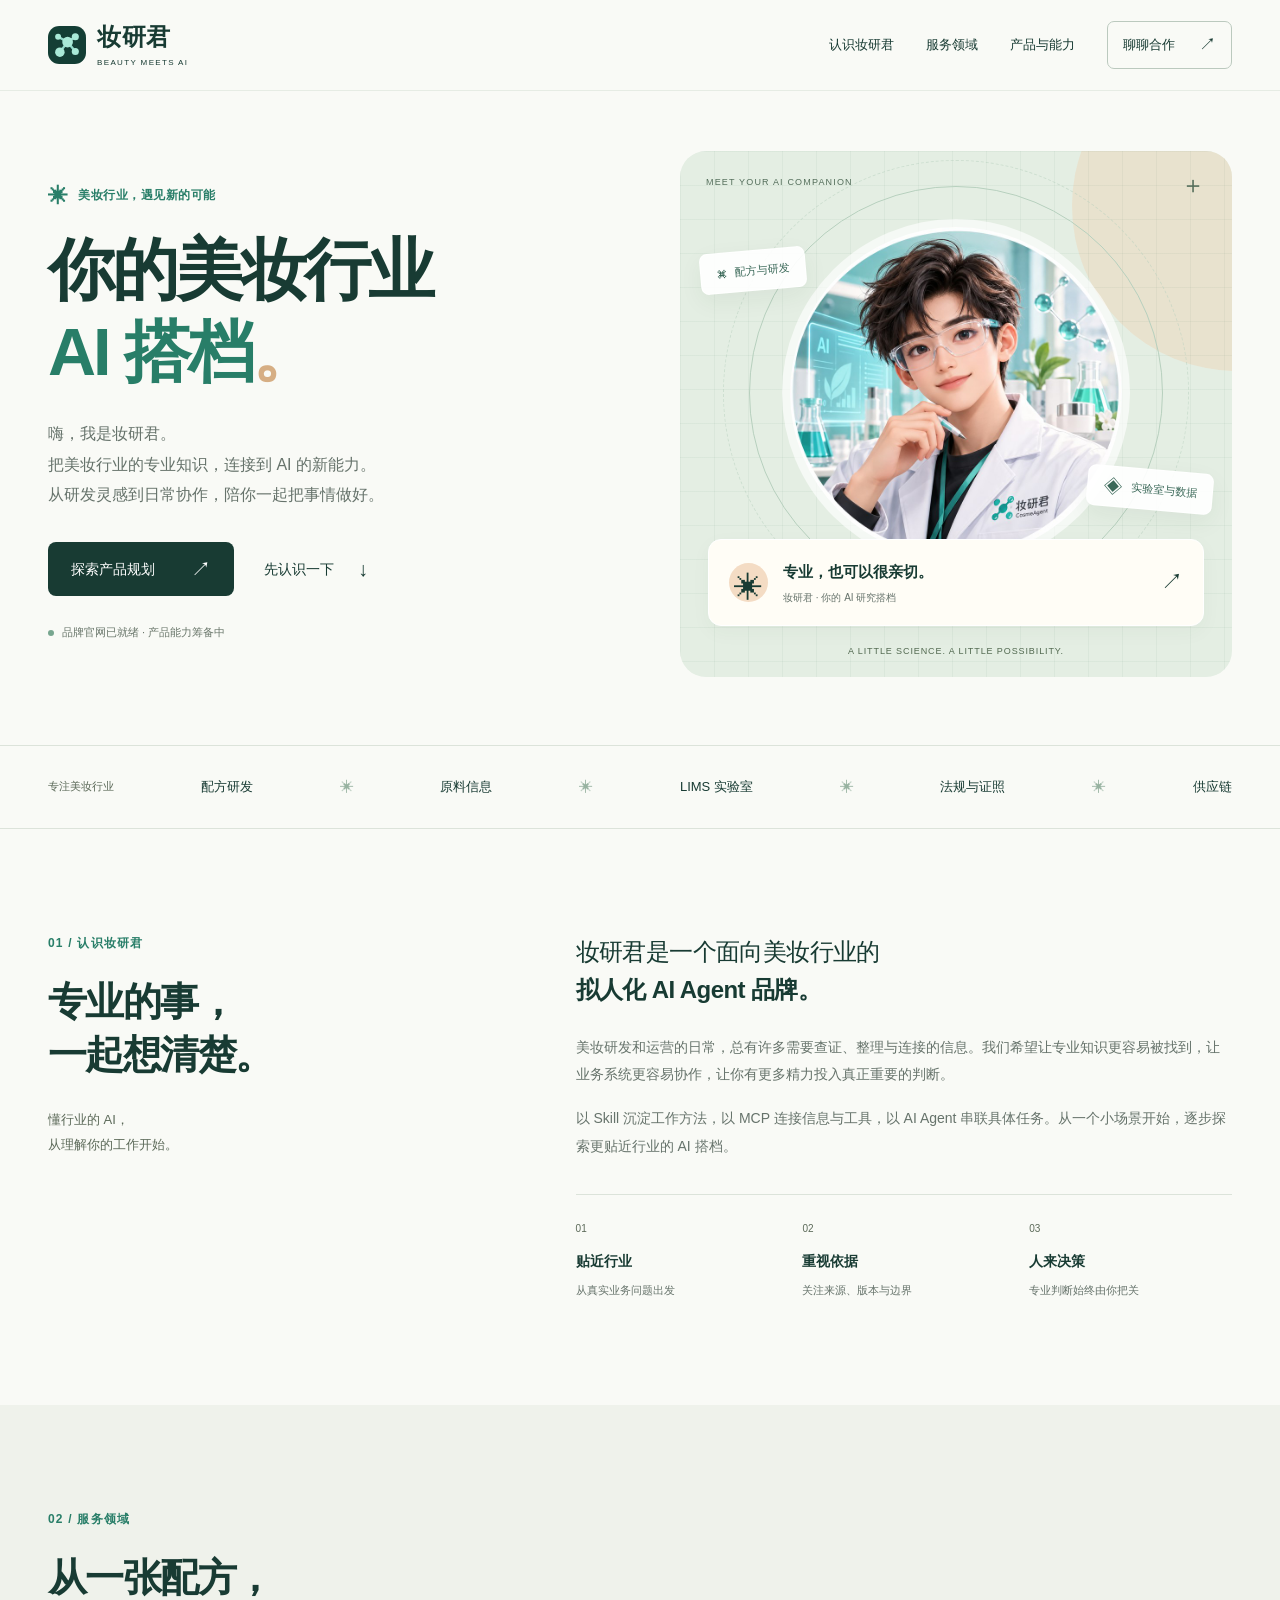
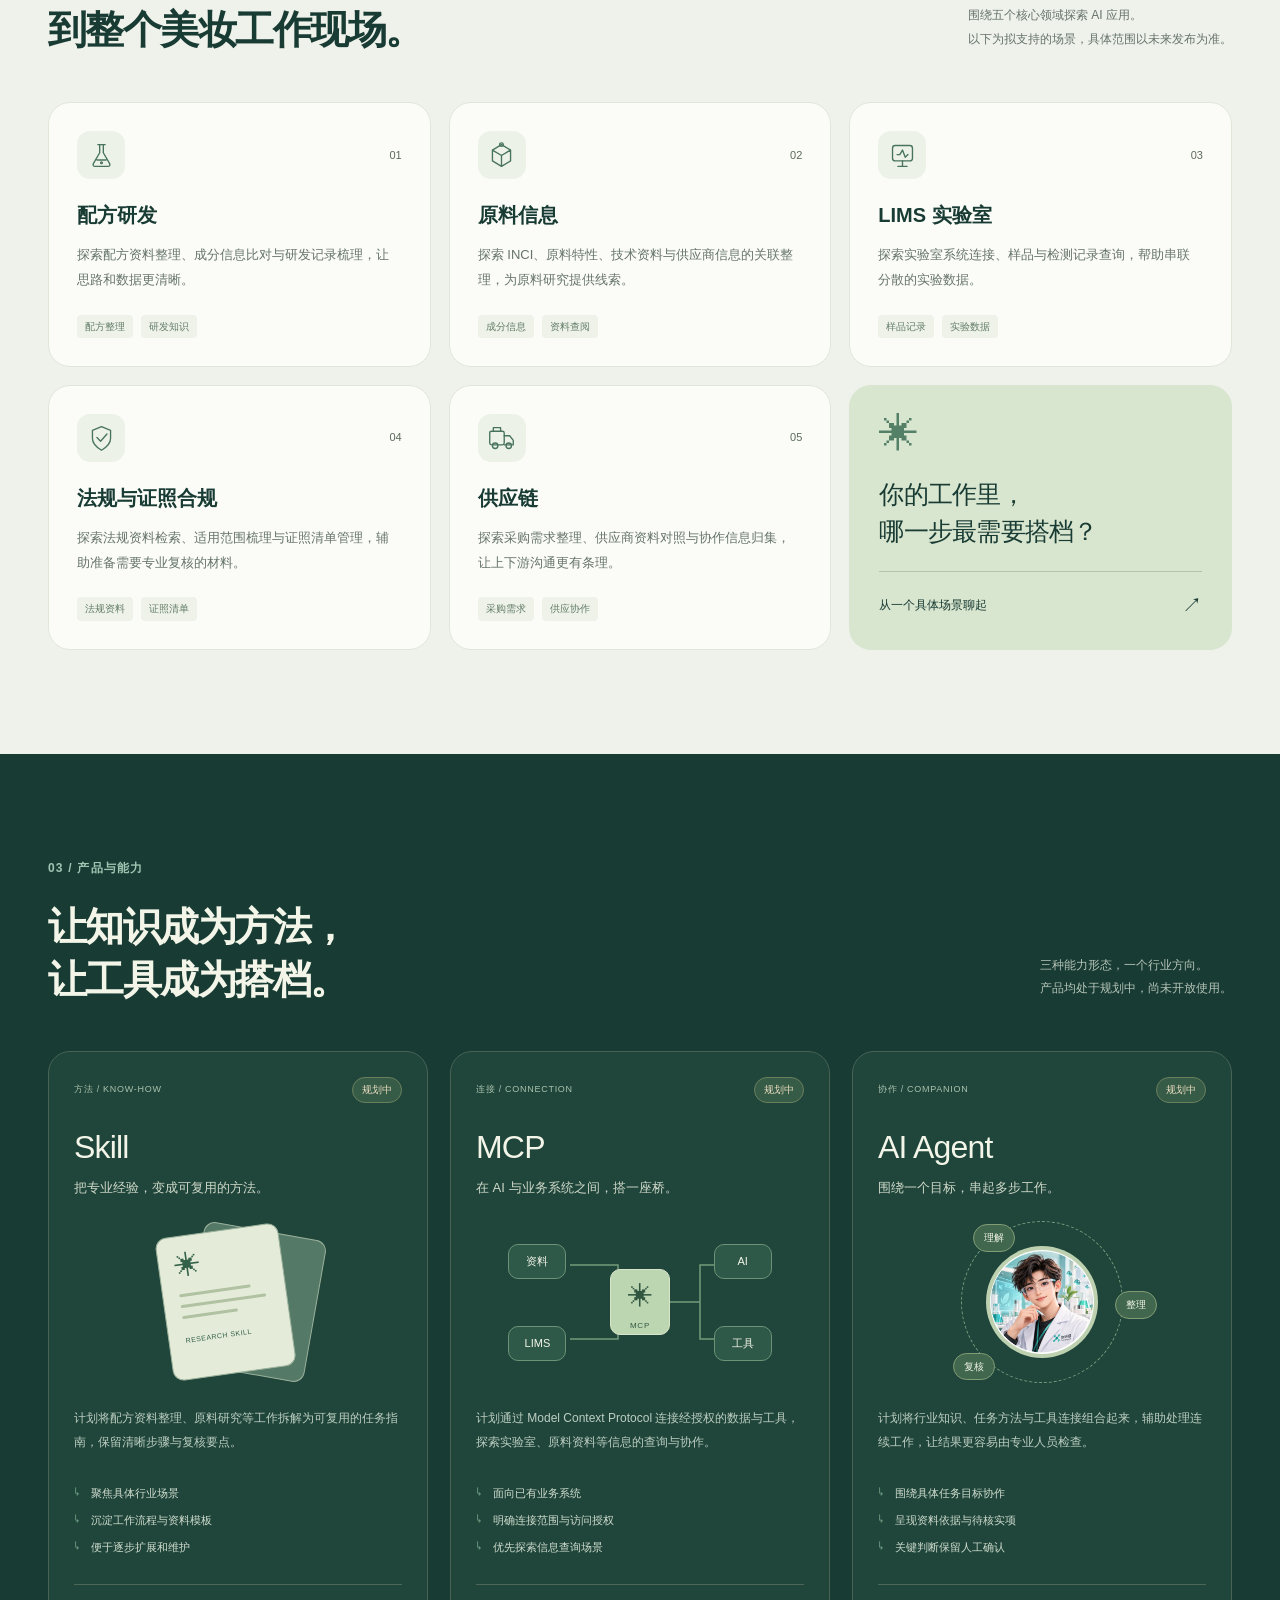
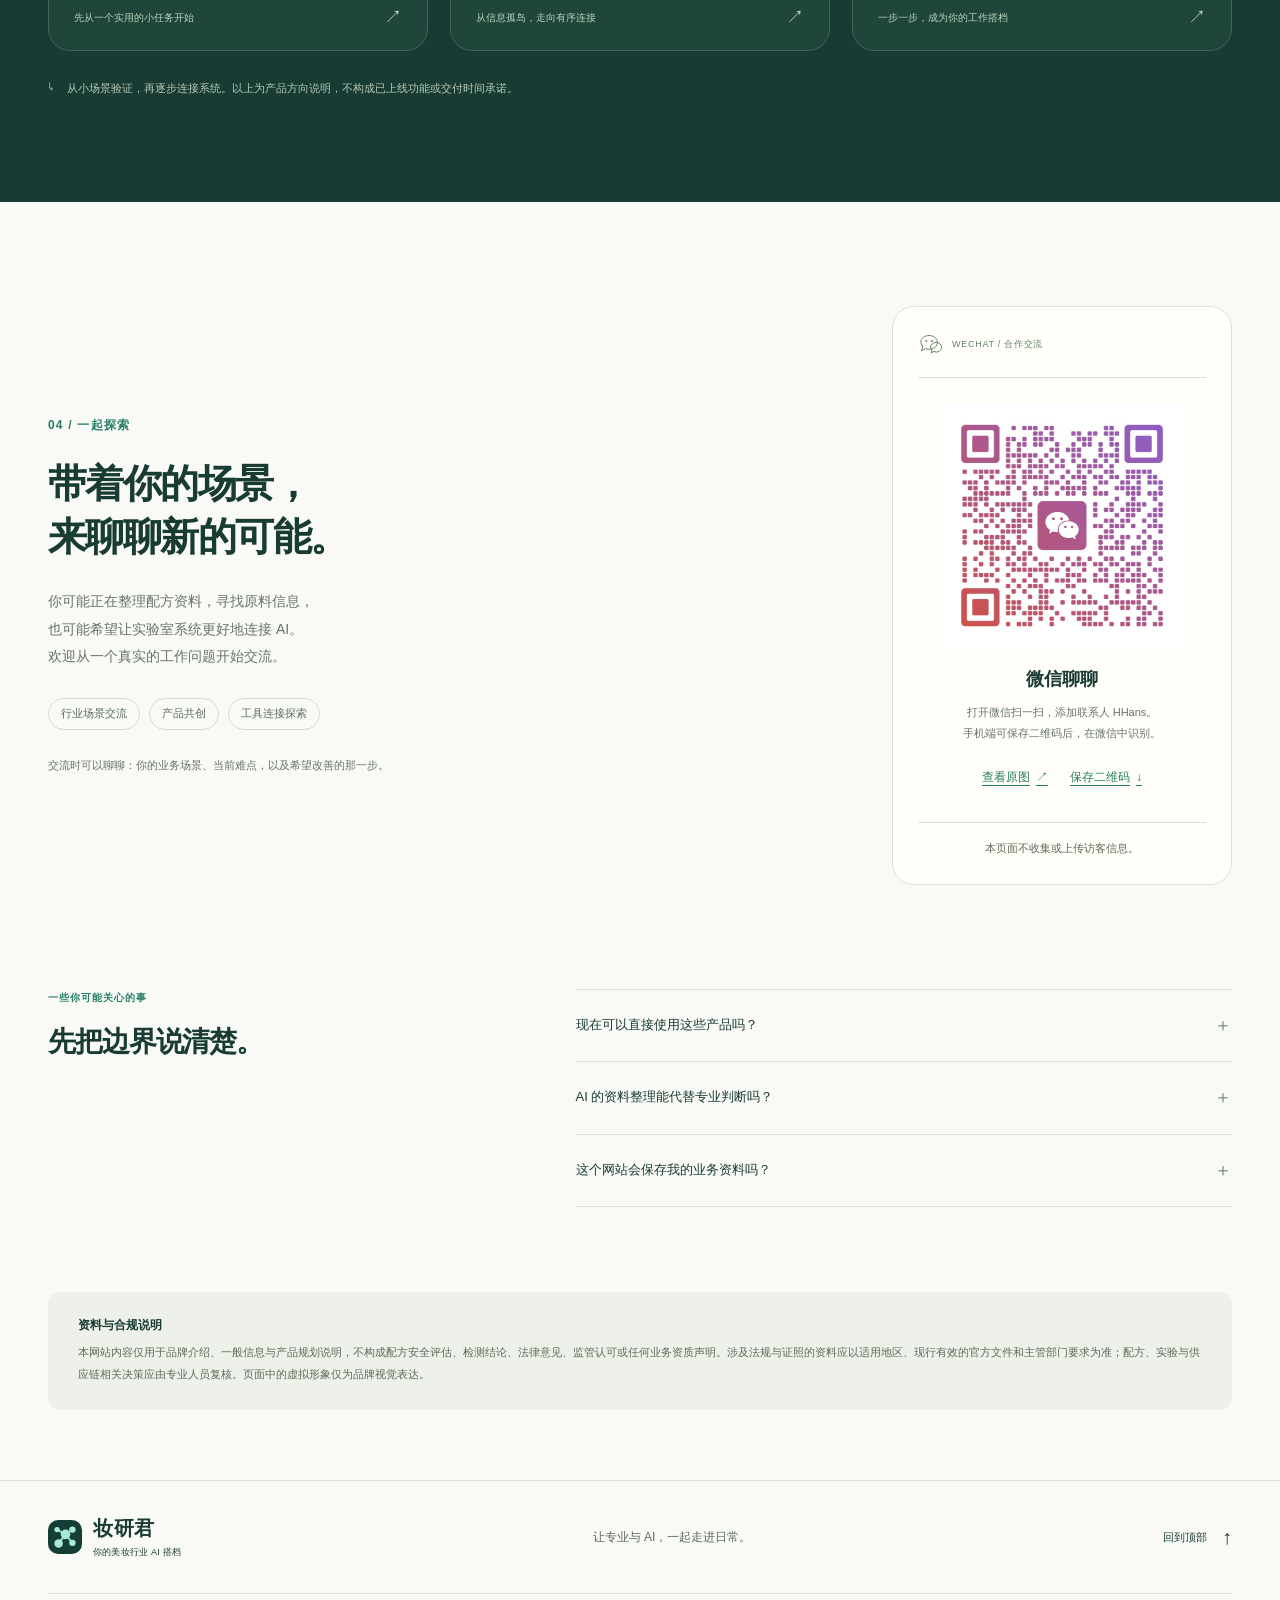
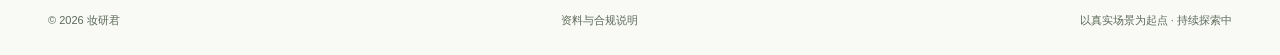
==== index.html @ aecad12a "feat: add WeChat cooperation QR contact" ====
<!doctype html>
<html lang="zh-CN">
<head>
  <meta charset="utf-8">
  <meta name="viewport" content="width=device-width, initial-scale=1">
  <title>妆研君｜你的美妆行业 AI 搭档</title>
  <meta name="description" content="认识妆研君：面向美妆行业的拟人化 AI Agent 品牌，围绕配方研发、原料信息、LIMS 实验室、法规与证照合规、供应链，规划 Skill、MCP 和 AI Agent 能力。">
  <meta name="theme-color" content="#143e35">
  <meta name="color-scheme" content="light">
  <meta name="robots" content="index,follow">
  <meta property="og:type" content="website">
  <meta property="og:locale" content="zh_CN">
  <meta property="og:site_name" content="妆研君">
  <meta property="og:title" content="妆研君｜你的美妆行业 AI 搭档">
  <meta property="og:description" content="懂配方、懂原料、懂实验室。一起探索美妆行业与 AI 的更多可能。产品能力规划中。">
  <meta name="twitter:card" content="summary">
  <!-- 确认实际公开网址后，补充 canonical、og:url 与绝对地址的 og:image。 -->
  <link rel="icon" type="image/svg+xml" href="./assets/icons/favicon.svg">
  <link rel="stylesheet" href="./css/style.css">
  <script src="./js/main.js" defer></script>
</head>
<body>
  <a class="skip-link" href="#main">跳到主要内容</a>
  <header class="site-header">
    <div class="container header-inner">
      <a class="brand" href="#top" aria-label="妆研君，返回首页">
        <img src="./assets/icons/favicon.svg" width="38" height="38" alt="">
        <span>妆研君<small>BEAUTY MEETS AI</small></span>
      </a>
      <button class="menu-toggle" type="button" aria-expanded="false" aria-controls="site-nav" aria-label="打开导航" hidden><span></span><span></span></button>
      <nav id="site-nav" class="site-nav" aria-label="主导航">
        <a href="#about">认识妆研君</a>
        <a href="#expertise">服务领域</a>
        <a href="#products">产品与能力</a>
        <a class="nav-contact" href="#contact">聊聊合作 <span aria-hidden="true">↗</span></a>
      </nav>
    </div>
  </header>

  <main id="main">
    <section class="hero container" id="top" aria-labelledby="hero-title">
      <div class="hero-copy">
        <p class="eyebrow"><span class="sparkle" aria-hidden="true">✳</span> 美妆行业，遇见新的可能</p>
        <h1 id="hero-title">你的美妆行业<br><span>AI 搭档<span class="title-dot">。</span></span></h1>
        <p class="hero-description">嗨，我是妆研君。<br>把美妆行业的专业知识，连接到 AI 的新能力。<br class="desktop-break">从研发灵感到日常协作，陪你一起把事情做好。</p>
        <div class="hero-actions">
          <a class="button button-primary" href="#products">探索产品规划 <span aria-hidden="true">↗</span></a>
          <a class="text-link" href="#about">先认识一下 <span aria-hidden="true">↓</span></a>
        </div>
        <p class="hero-note"><span class="status-dot" aria-hidden="true"></span> 品牌官网已就绪 · 产品能力筹备中</p>
      </div>
      <div class="hero-visual">
        <div class="visual-grid" aria-hidden="true"></div>
        <div class="visual-topline"><span>MEET YOUR AI COMPANION</span><span aria-hidden="true">＋</span></div>
        <div class="orbit orbit-one" aria-hidden="true"></div><div class="orbit orbit-two" aria-hidden="true"></div>
        <div class="avatar-frame"><img class="avatar" src="./assets/images/zhuangyanjun-avatar.jpg" alt="妆研君品牌虚拟研究员形象，佩戴眼镜、身穿白色实验服" width="768" height="768" fetchpriority="high"></div>
        <span class="floating-label label-formula"><span aria-hidden="true">⌘</span> 配方与研发</span>
        <span class="floating-label label-lab"><span aria-hidden="true">◈</span> 实验室与数据</span>
        <div class="companion-label"><span class="companion-symbol" aria-hidden="true">✳</span><div><strong>专业，也可以很亲切。</strong><span>妆研君 · 你的 AI 研究搭档</span></div><span class="companion-arrow" aria-hidden="true">↗</span></div>
        <p class="visual-footnote">A LITTLE SCIENCE. A LITTLE POSSIBILITY.</p>
      </div>
    </section>

    <div class="expertise-strip" aria-label="关注领域">
      <div class="container strip-inner"><span class="strip-label">专注美妆行业</span><span>配方研发</span><i aria-hidden="true">✳</i><span>原料信息</span><i aria-hidden="true">✳</i><span>LIMS 实验室</span><i aria-hidden="true">✳</i><span>法规与证照</span><i aria-hidden="true">✳</i><span>供应链</span></div>
    </div>

    <section class="section container about" id="about" aria-labelledby="about-title">
      <div class="section-intro"><p class="eyebrow section-kicker">01 / 认识妆研君</p><h2 id="about-title">专业的事，<br>一起想清楚。</h2><p class="section-aside">懂行业的 AI，<br>从理解你的工作开始。</p></div>
      <div class="about-content">
        <p class="about-lead">妆研君是一个面向美妆行业的<br class="desktop-break"><strong>拟人化 AI Agent 品牌。</strong></p>
        <p>美妆研发和运营的日常，总有许多需要查证、整理与连接的信息。我们希望让专业知识更容易被找到，让业务系统更容易协作，让你有更多精力投入真正重要的判断。</p>
        <p>以 Skill 沉淀工作方法，以 MCP 连接信息与工具，以 AI Agent 串联具体任务。从一个小场景开始，逐步探索更贴近行业的 AI 搭档。</p>
        <div class="principles"><div><span>01</span><strong>贴近行业</strong><p>从真实业务问题出发</p></div><div><span>02</span><strong>重视依据</strong><p>关注来源、版本与边界</p></div><div><span>03</span><strong>人来决策</strong><p>专业判断始终由你把关</p></div></div>
      </div>
    </section>

    <section class="domains-section" id="expertise" aria-labelledby="expertise-title">
      <div class="container section">
        <div class="section-heading"><div><p class="eyebrow section-kicker">02 / 服务领域</p><h2 id="expertise-title">从一张配方，<br>到整个美妆工作现场。</h2></div><p>围绕五个核心领域探索 AI 应用。<br>以下为拟支持的场景，具体范围以未来发布为准。</p></div>
        <div class="domain-grid">
          <article class="domain-card"><div class="card-top"><span class="domain-icon" aria-hidden="true"><svg viewBox="0 0 32 32"><path d="M12 4h8M14 4v9L7 25a2 2 0 0 0 2 3h14a2 2 0 0 0 2-3l-7-12V4M11 21h10"/><circle cx="16" cy="24" r="1"/></svg></span><span class="card-number">01</span></div><h3>配方研发</h3><p>探索配方资料整理、成分信息比对与研发记录梳理，让思路和数据更清晰。</p><div class="card-tags"><span>配方整理</span><span>研发知识</span></div></article>
          <article class="domain-card"><div class="card-top"><span class="domain-icon" aria-hidden="true"><svg viewBox="0 0 32 32"><path d="m16 4 10 6v12l-10 6L6 22V10Z M6 10l10 6 10-6M16 16v12"/><circle cx="16" cy="4" r="2"/></svg></span><span class="card-number">02</span></div><h3>原料信息</h3><p>探索 INCI、原料特性、技术资料与供应商信息的关联整理，为原料研究提供线索。</p><div class="card-tags"><span>成分信息</span><span>资料查阅</span></div></article>
          <article class="domain-card"><div class="card-top"><span class="domain-icon" aria-hidden="true"><svg viewBox="0 0 32 32"><rect x="5" y="5" width="22" height="17" rx="3"/><path d="M11 28h10M16 22v6M10 15h3l3-5 3 8 3-3"/></svg></span><span class="card-number">03</span></div><h3>LIMS 实验室</h3><p>探索实验室系统连接、样品与检测记录查询，帮助串联分散的实验数据。</p><div class="card-tags"><span>样品记录</span><span>实验数据</span></div></article>
          <article class="domain-card"><div class="card-top"><span class="domain-icon" aria-hidden="true"><svg viewBox="0 0 32 32"><path d="M16 3 26 7v9c0 6-5 10-10 13C11 26 6 22 6 16V7Z M11 15l4 4 7-8"/></svg></span><span class="card-number">04</span></div><h3>法规与证照合规</h3><p>探索法规资料检索、适用范围梳理与证照清单管理，辅助准备需要专业复核的材料。</p><div class="card-tags"><span>法规资料</span><span>证照清单</span></div></article>
          <article class="domain-card"><div class="card-top"><span class="domain-icon" aria-hidden="true"><svg viewBox="0 0 32 32"><rect x="3" y="8" width="16" height="15" rx="2"/><path d="M19 13h6l4 5v5H19M7 8V4h8v4"/><circle cx="9" cy="24" r="3"/><circle cx="24" cy="24" r="3"/></svg></span><span class="card-number">05</span></div><h3>供应链</h3><p>探索采购需求整理、供应商资料对照与协作信息归集，让上下游沟通更有条理。</p><div class="card-tags"><span>采购需求</span><span>供应协作</span></div></article>
          <div class="domain-invitation"><span class="large-sparkle" aria-hidden="true">✳</span><h3>你的工作里，<br>哪一步最需要搭档？</h3><a href="#contact">从一个具体场景聊起 <span aria-hidden="true">↗</span></a></div>
        </div>
      </div>
    </section>

    <section class="products-section" id="products" aria-labelledby="products-title">
      <div class="container section">
        <div class="section-heading"><div><p class="eyebrow section-kicker">03 / 产品与能力</p><h2 id="products-title">让知识成为方法，<br>让工具成为搭档。</h2></div><p>三种能力形态，一个行业方向。<br>产品均处于规划中，尚未开放使用。</p></div>
        <div class="product-grid">
          <article class="product-card"><div class="product-card-heading"><span class="product-category">方法 / KNOW-HOW</span><span class="planning-badge">规划中</span></div><h3>Skill<span>把专业经验，变成可复用的方法。</span></h3><div class="product-illustration skill-illustration" aria-hidden="true"><div class="skill-sheet sheet-back"></div><div class="skill-sheet sheet-front"><span>✳</span><i></i><i></i><i></i><b>RESEARCH SKILL</b></div></div><p>计划将配方资料整理、原料研究等工作拆解为可复用的任务指南，保留清晰步骤与复核要点。</p><ul><li>聚焦具体行业场景</li><li>沉淀工作流程与资料模板</li><li>便于逐步扩展和维护</li></ul><div class="product-bottom">先从一个实用的小任务开始 <span aria-hidden="true">↗</span></div></article>
          <article class="product-card"><div class="product-card-heading"><span class="product-category">连接 / CONNECTION</span><span class="planning-badge">规划中</span></div><h3>MCP<span>在 AI 与业务系统之间，搭一座桥。</span></h3><div class="product-illustration mcp-illustration" aria-hidden="true"><svg viewBox="0 0 280 160"><path d="M70 43h48v37h44M70 117h48V80M162 80h38V43h24M200 80v37h24"/></svg><span class="mcp-node node-one">资料</span><span class="mcp-node node-two">LIMS</span><span class="mcp-center">✳<small>MCP</small></span><span class="mcp-node node-three">AI</span><span class="mcp-node node-four">工具</span></div><p>计划通过 Model Context Protocol 连接经授权的数据与工具，探索实验室、原料资料等信息的查询与协作。</p><ul><li>面向已有业务系统</li><li>明确连接范围与访问授权</li><li>优先探索信息查询场景</li></ul><div class="product-bottom">从信息孤岛，走向有序连接 <span aria-hidden="true">↗</span></div></article>
          <article class="product-card"><div class="product-card-heading"><span class="product-category">协作 / COMPANION</span><span class="planning-badge">规划中</span></div><h3>AI Agent<span>围绕一个目标，串起多步工作。</span></h3><div class="product-illustration agent-illustration" aria-hidden="true"><span class="agent-orbit"></span><img src="./assets/images/zhuangyanjun-avatar.jpg" alt="" width="768" height="768" loading="lazy"><span class="agent-step step-one">理解</span><span class="agent-step step-two">整理</span><span class="agent-step step-three">复核</span></div><p>计划将行业知识、任务方法与工具连接组合起来，辅助处理连续工作，让结果更容易由专业人员检查。</p><ul><li>围绕具体任务目标协作</li><li>呈现资料依据与待核实项</li><li>关键判断保留人工确认</li></ul><div class="product-bottom">一步一步，成为你的工作搭档 <span aria-hidden="true">↗</span></div></article>
        </div>
        <p class="roadmap-note"><span aria-hidden="true">↳</span> 从小场景验证，再逐步连接系统。以上为产品方向说明，不构成已上线功能或交付时间承诺。</p>
      </div>
    </section>

    <section class="section container contact-section" id="contact" aria-labelledby="contact-title">
      <div class="contact-copy"><p class="eyebrow section-kicker">04 / 一起探索</p><h2 id="contact-title">带着你的场景，<br>来聊聊新的可能。</h2><p>你可能正在整理配方资料，寻找原料信息，<br class="desktop-break">也可能希望让实验室系统更好地连接 AI。<br>欢迎从一个真实的工作问题开始交流。</p><div class="contact-topics"><span>行业场景交流</span><span>产品共创</span><span>工具连接探索</span></div><p class="contact-hint">交流时可以聊聊：你的业务场景、当前难点，以及希望改善的那一步。</p></div>
      <div class="contact-card">
        <div class="contact-card-top"><span class="wechat-mark" aria-hidden="true"><svg viewBox="0 0 36 36"><path d="M4 15c0-6 6-10 12-10s12 4 12 10-6 10-12 10l-5-1-6 3 2-6Z"/><path d="M18 22c0-4 4-7 8-7s8 3 8 7-4 7-8 7l-3-1-4 2 1-4Z"/><circle cx="12" cy="13" r="1"/><circle cx="20" cy="13" r="1"/></svg></span><span>WECHAT / 合作交流</span></div>
        <a class="wechat-qr-preview" href="./assets/images/wechat-contact.jpg" target="_blank" rel="noopener" aria-label="查看妆研君合作联系人微信二维码原图（新窗口）"><img src="./assets/images/wechat-contact.jpg" width="888" height="1191" alt="妆研君合作联系人微信二维码，联系人 HHans" loading="lazy"></a>
        <h3>微信聊聊</h3><p>打开微信扫一扫，添加联系人 HHans。<br>手机端可保存二维码后，在微信中识别。</p>
        <div class="qr-actions"><a href="./assets/images/wechat-contact.jpg" target="_blank" rel="noopener">查看原图 <span class="visually-hidden">（新窗口）</span><span aria-hidden="true">↗</span></a><a href="./assets/images/wechat-contact.jpg" download="zhuangyanjun-wechat.jpg">保存二维码 <span aria-hidden="true">↓</span></a></div>
        <p class="contact-privacy">本页面不收集或上传访客信息。</p>
      </div>
    </section>

    <section class="container faq-section" aria-labelledby="faq-title">
      <div class="faq-heading"><p class="eyebrow section-kicker">一些你可能关心的事</p><h2 id="faq-title">先把边界说清楚。</h2></div>
      <div class="faq-list"><details><summary>现在可以直接使用这些产品吗？<span aria-hidden="true">＋</span></summary><p>目前是品牌介绍与产品规划阶段，Skill、MCP 和 AI Agent 均尚未开放使用。后续会在官网更新具体产品范围、使用方式与可用状态。</p></details><details><summary>AI 的资料整理能代替专业判断吗？<span aria-hidden="true">＋</span></summary><p>AI 可能产生错误、遗漏或过时信息。配方安全性、实验结论、法规适用、证照申报和采购决策，都需要具备相应能力的人员依据有效资料独立复核。</p></details><details><summary>这个网站会保存我的业务资料吗？<span aria-hidden="true">＋</span></summary><p>这是一个静态品牌官网，没有资料上传、账号或在线提交功能，也没有使用分析或广告追踪脚本。请勿通过公开渠道发送未脱敏的配方、检测数据、个人信息或商业机密。未来产品的数据处理方式将另行说明。</p></details></div>
    </section>

    <aside class="disclaimer container" id="notice" aria-labelledby="notice-title"><h2 id="notice-title">资料与合规说明</h2><p>本网站内容仅用于品牌介绍、一般信息与产品规划说明，不构成配方安全评估、检测结论、法律意见、监管认可或任何业务资质声明。涉及法规与证照的资料应以适用地区、现行有效的官方文件和主管部门要求为准；配方、实验与供应链相关决策应由专业人员复核。页面中的虚拟形象仅为品牌视觉表达。</p></aside>
  </main>

  <footer class="site-footer"><div class="container footer-main"><a class="brand footer-brand" href="#top"><img src="./assets/icons/favicon.svg" width="34" height="34" alt=""><span>妆研君<small>你的美妆行业 AI 搭档</small></span></a><p>让专业与 AI，一起走进日常。</p><a class="text-link" href="#top">回到顶部 <span aria-hidden="true">↑</span></a></div><div class="container footer-bottom"><p>© <span id="year">2026</span> 妆研君</p><a href="#notice">资料与合规说明</a><span>以真实场景为起点 · 持续探索中</span></div></footer>
</body>
</html>
---- css/style.css ----
@charset "UTF-8";

:root {
  --paper: #f9faf6;
  --white: #fff;
  --ink: #183b33;
  --muted: #66736b;
  --green: #287e68;
  --mint: #dbeee5;
  --line: #dce3da;
  --peach: #f4dcc4;
  --radius: 22px;
}

* { box-sizing: border-box; }
html { scroll-behavior: smooth; scroll-padding-top: 112px; }
body { margin: 0; color: var(--ink); background: var(--paper); font-family: -apple-system, BlinkMacSystemFont, "Segoe UI", "PingFang SC", "Hiragino Sans GB", "Microsoft YaHei", sans-serif; line-height: 1.75; -webkit-font-smoothing: antialiased; }
::selection { background: #b9ddcb; color: #143e35; }
a { color: inherit; text-decoration: none; }
button { font: inherit; }
img { display: block; max-width: 100%; }
svg { display: block; }
h1, h2, h3, p { margin: 0; }
h1, h2, h3 { line-height: 1.3; }
button, summary, a { -webkit-tap-highlight-color: transparent; }
a:focus-visible, button:focus-visible, summary:focus-visible { outline: 3px solid var(--green); outline-offset: 6px; border-radius: 5px; }
[hidden] { display: none !important; }
.container { width: min(1200px, calc(100% - 96px)); margin-inline: auto; }
.section { padding-block: 104px; }
.skip-link { position: fixed; top: 10px; left: 20px; z-index: 100; transform: translateY(-150%); padding: 10px 18px; background: var(--ink); color: white; border-radius: 8px; }
.skip-link:focus { transform: translateY(0); }
.eyebrow { font-size: 12px; font-weight: 600; letter-spacing: .1em; }
.section-kicker { color: var(--green); margin-bottom: 22px; }
h2 { font-size: clamp(30px, 3.05vw, 44px); font-weight: 600; letter-spacing: -.04em; line-height: 1.35; }
.text-link { display: inline-flex; align-items: center; gap: 24px; font-size: 14px; font-weight: 500; }
.text-link span { font-size: 20px; transition: transform .2s; }
.text-link:hover span { transform: translateY(3px); }
.button { display: inline-flex; align-items: center; justify-content: center; gap: 36px; min-height: 54px; padding: 13px 22px; border: 1px solid transparent; border-radius: 8px; font-size: 14px; font-weight: 500; transition: background .2s, transform .2s; }
.button-primary { background: var(--ink); color: white; }
.button-primary:hover { background: #245749; transform: translateY(-2px); }
.button span { font-size: 20px; line-height: 1; }

/* 导航 */
.site-header { position: sticky; top: 0; z-index: 30; background: rgb(249 250 246 / 94%); backdrop-filter: blur(16px); border-bottom: 1px solid rgb(220 227 218 / 65%); }
.header-inner { display: flex; align-items: center; justify-content: space-between; min-height: 90px; gap: 28px; }
.brand { display: inline-flex; align-items: center; gap: 11px; flex-shrink: 0; }
.brand > span { font-size: 24px; line-height: 1.15; font-weight: 650; letter-spacing: .025em; }
.brand small { display: block; font-size: 8px; letter-spacing: .17em; font-weight: 500; margin-top: 7px; }
.site-nav { display: flex; align-items: center; gap: 32px; font-size: 13px; font-weight: 500; }
.site-nav a { transition: color .2s; }
.site-nav a:hover { color: var(--green); }
.site-nav .nav-contact { display: flex; gap: 24px; align-items: center; border: 1px solid #bbc9be; border-radius: 7px; padding: 8px 15px; }
.nav-contact span { font-size: 17px; }
.menu-toggle { display: none; width: 44px; height: 44px; padding: 12px 9px; background: transparent; border: 1px solid var(--line); border-radius: 8px; cursor: pointer; }
.menu-toggle span { display: block; height: 2px; width: 24px; background: var(--ink); margin: 5px 0; transition: transform .2s; }
.menu-toggle[aria-expanded="true"] span:first-child { transform: translateY(3.5px) rotate(45deg); }
.menu-toggle[aria-expanded="true"] span:last-child { transform: translateY(-3.5px) rotate(-45deg); }

/* 首屏 */
.hero { display: grid; grid-template-columns: 1.04fr 1fr; gap: 58px; align-items: center; padding-top: 60px; padding-bottom: 68px; }
.hero-copy > .eyebrow { display: flex; gap: 10px; align-items: center; color: var(--green); margin-bottom: 24px; letter-spacing: .04em; }
.sparkle { font-size: 20px; line-height: 1; }
h1 { font-size: clamp(46px, 5.2vw, 72px); font-weight: 600; letter-spacing: -.045em; line-height: 1.23; margin-bottom: 25px; }
h1 > span { color: var(--green); }
.title-dot { color: #d6ae84; }
.hero-description { color: var(--muted); font-size: 16px; line-height: 1.9; }
.hero-actions { display: flex; align-items: center; flex-wrap: wrap; gap: 30px; margin-top: 32px; }
.hero-note { display: flex; align-items: center; gap: 8px; font-size: 11px; color: #69766a; margin-top: 27px; }
.status-dot { width: 6px; height: 6px; flex-shrink: 0; background: #77a68f; border-radius: 50%; }
.hero-visual { position: relative; min-width: 0; height: 526px; border-radius: 26px; background: #e4eee3; overflow: hidden; isolation: isolate; }
.hero-visual::before { content: ""; position: absolute; width: 330px; height: 330px; right: -170px; top: -110px; border-radius: 50%; background: #ecdcc4; opacity: .65; z-index: -1; }
.visual-grid { position: absolute; inset: 0; background-image: linear-gradient(rgb(51 104 79 / 5%) 1px, transparent 1px), linear-gradient(90deg, rgb(51 104 79 / 5%) 1px, transparent 1px); background-size: 34px 34px; z-index: -1; }
.visual-topline { display: flex; justify-content: space-between; padding: 24px 26px; font-size: 9px; letter-spacing: .13em; color: #536d5a; }
.visual-topline > span:last-child { font-size: 24px; line-height: .8; }
.orbit { position: absolute; left: 50%; top: 46%; border: 1px solid #b7d0be; border-radius: 50%; transform: translate(-50%, -50%); z-index: -1; }
.orbit-one { width: 414px; height: 414px; }
.orbit-two { width: 466px; height: 466px; border-style: dashed; opacity: .5; }
.avatar-frame { position: absolute; width: 348px; height: 348px; left: 50%; top: 46%; transform: translate(-50%, -50%); padding: 8px; border-radius: 50%; background: rgb(255 255 255 / 65%); }
.avatar { width: 100%; height: 100%; object-fit: cover; border-radius: 50%; }
.floating-label { position: absolute; display: inline-flex; align-items: center; gap: 9px; padding: 10px 15px; border: 1px solid rgb(255 255 255 / 85%); border-radius: 8px; background: rgb(255 255 255 / 91%); box-shadow: 0 8px 24px rgb(32 65 41 / 6%); font-size: 11px; color: #3b6959; }
.floating-label > span { font-size: 19px; line-height: 1; }
.label-formula { left: 20px; top: 99px; transform: rotate(-5deg); }
.label-lab { right: 19px; top: 318px; transform: rotate(5deg); }
.companion-label { position: absolute; left: 28px; right: 28px; bottom: 51px; display: flex; align-items: center; gap: 15px; padding: 19px 20px; background: #fffdf6; border-radius: 13px; border: 1px solid #fff; box-shadow: 0 6px 20px rgb(62 87 49 / 4%); }
.companion-symbol { width: 39px; height: 39px; display: grid; place-items: center; flex-shrink: 0; border-radius: 50%; background: var(--peach); font-size: 29px; }
.companion-label strong { display: block; font-size: 15px; font-weight: 600; }
.companion-label div > span { display: block; color: var(--muted); font-size: 10px; margin-top: 3px; }
.companion-arrow { margin-left: auto; font-size: 22px; }
.visual-footnote { position: absolute; bottom: 17px; left: 0; right: 0; text-align: center; font-size: 9px; letter-spacing: .1em; color: #526950; }
.expertise-strip { border-block: 1px solid var(--line); }
.strip-inner { min-height: 82px; display: flex; align-items: center; justify-content: space-between; flex-wrap: wrap; gap: 16px; font-size: 13px; }
.strip-label { color: #5c6a59; font-size: 11px; }
.strip-inner i { font-style: normal; font-size: 14px; color: #97b2a0; }

/* 品牌与领域 */
.about { display: grid; grid-template-columns: .8fr 1.2fr; gap: 90px; }
.section-aside { font-size: 13px; line-height: 1.9; color: #5c6a59; margin-top: 27px; }
.about-content > p { color: var(--muted); font-size: 14px; line-height: 1.95; margin-bottom: 17px; }
.about-content > .about-lead { color: var(--ink); font-size: 24px; line-height: 1.6; margin-bottom: 24px; letter-spacing: -.025em; }
.about-lead strong { font-weight: 600; }
.principles { display: grid; grid-template-columns: repeat(3, 1fr); gap: 24px; margin-top: 34px; border-top: 1px solid var(--line); padding-top: 25px; }
.principles span { display: block; color: #5c6a59; font-size: 10px; margin-bottom: 10px; }
.principles strong { font-size: 14px; font-weight: 600; }
.principles p { font-size: 11px; color: var(--muted); margin-top: 6px; }
.domains-section { background: #eff2eb; }
.section-heading { display: flex; justify-content: space-between; gap: 35px; align-items: flex-end; margin-bottom: 45px; }
.section-heading > p { font-size: 12px; color: var(--muted); line-height: 1.95; padding-bottom: 6px; max-width: 370px; }
.domain-grid { display: grid; grid-template-columns: repeat(3, 1fr); gap: 18px; }
.domain-card { padding: 28px; background: #fbfcf8; border: 1px solid #e1e6db; border-radius: var(--radius); }
.card-top { display: flex; align-items: center; justify-content: space-between; margin-bottom: 23px; }
.domain-icon { display: grid; place-items: center; width: 48px; height: 48px; border-radius: 13px; background: #edf2e8; color: #48745b; }
.domain-icon svg { width: 29px; height: 29px; fill: none; stroke: currentColor; stroke-width: 1.5; stroke-linecap: round; stroke-linejoin: round; }
.card-number { font-size: 11px; color: #5c6a59; }
.domain-card h3 { font-size: 20px; font-weight: 600; margin-bottom: 15px; }
.domain-card > p { font-size: 13px; color: var(--muted); line-height: 1.9; }
.card-tags { display: flex; gap: 8px; margin-top: 22px; }
.card-tags span { color: #637d67; background: #eef2e9; padding: 3px 8px; border-radius: 4px; font-size: 10px; }
.domain-invitation { display: flex; flex-direction: column; justify-content: space-between; padding: 27px 30px; background: #d8e5cf; border-radius: var(--radius); }
.large-sparkle { font-size: 40px; color: #548068; line-height: 1.1; }
.domain-invitation h3 { font-size: 25px; font-weight: 500; line-height: 1.5; margin-block: 15px; letter-spacing: -.03em; }
.domain-invitation a { font-size: 12px; display: flex; justify-content: space-between; align-items: center; padding-top: 16px; border-top: 1px solid #b4c6aa; }
.domain-invitation a span { font-size: 20px; }

/* 产品规划 */
.products-section { background: var(--ink); color: #f3f5e9; }
.products-section .section-kicker { color: #a0c6b3; }
.products-section .section-heading > p { color: #b6c4b9; }
.product-grid { display: grid; grid-template-columns: repeat(3, 1fr); gap: 22px; }
.product-card { border: 1px solid #486256; border-radius: var(--radius); padding: 25px 25px 0; background: #20463b; display: flex; flex-direction: column; }
.product-card-heading { display: flex; justify-content: space-between; gap: 10px; align-items: center; }
.product-category { font-size: 9px; letter-spacing: .08em; color: #aac2ae; }
.planning-badge { font-size: 10px; padding: 3px 9px; background: #365b47; border: 1px solid #6a805d; color: #ebdec0; border-radius: 20px; flex-shrink: 0; }
.product-card h3 { font-size: 32px; font-weight: 500; margin-top: 24px; letter-spacing: -.025em; }
.product-card h3 span { display: block; color: #ced8c9; font-size: 13px; margin-top: 10px; line-height: 1.6; letter-spacing: 0; }
.product-illustration { height: 172px; margin-block: 17px 19px; position: relative; overflow: hidden; }
.product-card > p { font-size: 12px; line-height: 1.95; color: #bdcec2; }
.product-card ul { list-style: none; padding: 0; margin: 22px 0 26px; font-size: 11px; color: #d0ddcf; }
.product-card li { margin-top: 8px; padding-left: 17px; position: relative; }
.product-card li::before { content: "↳"; position: absolute; left: 0; color: #82b399; }
.product-bottom { margin-top: auto; border-top: 1px solid #4c6657; padding-block: 17px; display: flex; justify-content: space-between; align-items: center; gap: 10px; font-size: 10px; color: #bad1bb; }
.product-bottom > span { font-size: 18px; }
.skill-sheet { width: 124px; height: 144px; position: absolute; left: 50%; top: 14px; border: 1px solid #9ab19b; border-radius: 11px; }
.sheet-back { transform: translateX(-37%) rotate(10deg); background: #557967; }
.sheet-front { transform: translateX(-60%) rotate(-8deg); background: #e4ebd8; padding: 16px; color: #346149; }
.sheet-front > span { font-size: 26px; line-height: 1; display: block; margin-bottom: 15px; }
.sheet-front i { display: block; height: 3px; margin-bottom: 8px; border-radius: 2px; background: #b0c2a1; width: 80%; }
.sheet-front i:nth-of-type(2) { width: 95%; }
.sheet-front i:nth-of-type(3) { width: 62%; }
.sheet-front b { display: block; font-size: 7px; font-weight: 500; letter-spacing: .07em; margin-top: 16px; }
.mcp-illustration { max-width: 280px; width: 100%; margin-inline: auto; }
.mcp-illustration > svg { position: absolute; width: 100%; height: 100%; fill: none; stroke: #739c7b; stroke-width: 1.5; }
.mcp-node, .mcp-center { position: absolute; display: grid; place-items: center; border: 1px solid #6c9278; border-radius: 10px; background: #2e5847; font-size: 11px; }
.mcp-node { width: 58px; height: 35px; }
.node-one { left: 3%; top: 16%; }.node-two { left: 3%; bottom: 16%; }.node-three { right: 3%; top: 16%; }.node-four { right: 3%; bottom: 16%; }
.mcp-center { width: 60px; height: 66px; left: 50%; top: 50%; transform: translate(-50%, -50%); background: #bdd6b2; color: #315741; font-size: 25px; padding-block: 5px; border-color: #d7e6c9; }
.mcp-center small { font-size: 8px; letter-spacing: .1em; }
.agent-illustration { display: grid; place-items: center; }
.agent-orbit { width: 162px; height: 162px; border: 1px dashed #759d7e; border-radius: 50%; position: absolute; }
.agent-illustration img { width: 112px; height: 112px; border-radius: 50%; padding: 4px; background: #bdd1b1; }
.agent-step { position: absolute; font-size: 10px; padding: 4px 10px; border: 1px solid #819c75; border-radius: 20px; background: #41684e; }
.step-one { top: 8px; left: 29%; }.step-two { right: 15%; top: 75px; }.step-three { bottom: 8px; left: 23%; }
.roadmap-note { display: flex; gap: 13px; margin-top: 28px; color: #b6c9b6; font-size: 11px; }
.roadmap-note > span { color: #d9c5a1; }

/* 合作与说明 */
.contact-section { display: grid; grid-template-columns: 1fr 340px; gap: 100px; align-items: center; }
.contact-copy > p:not(.eyebrow) { font-size: 14px; color: var(--muted); line-height: 1.95; margin-top: 25px; }
.contact-topics { display: flex; flex-wrap: wrap; gap: 9px; margin-top: 28px; }
.contact-topics span { font-size: 11px; border: 1px solid #d4ded1; border-radius: 30px; padding: 5px 12px; color: #596d5b; }
.contact-copy > .contact-hint { font-size: 11px !important; max-width: 450px; }
.contact-card { padding: 25px; border: 1px solid var(--line); border-radius: var(--radius); background: #fffef8; text-align: center; }
.contact-card-top { display: flex; align-items: center; gap: 9px; color: #62816a; font-size: 9px; letter-spacing: .08em; text-align: left; padding-bottom: 20px; border-bottom: 1px solid var(--line); }
.wechat-mark svg { width: 25px; height: 25px; fill: none; stroke: currentColor; stroke-width: 1.4; stroke-linejoin: round; }
/* 仅调整原图显示区域，不修改或重绘二维码；替换图片时需核对取景位置。 */
.wechat-qr-preview { display: block; position: relative; width: 244px; max-width: 100%; aspect-ratio: 1; overflow: hidden; margin: 25px auto 21px; background: #fff; }
.wechat-qr-preview img { position: absolute; width: 121.978022%; max-width: none; height: auto; left: -10.989011%; top: -34.065934%; }
.qr-actions { display: flex; flex-wrap: wrap; justify-content: center; gap: 6px 22px; margin-top: 12px; }
.qr-actions a { display: inline-flex; align-items: center; gap: 6px; min-height: 44px; color: var(--green); font-size: 12px; text-decoration: underline; text-underline-offset: 4px; }
.visually-hidden { position: absolute; width: 1px; height: 1px; padding: 0; overflow: hidden; clip-path: inset(50%); white-space: nowrap; }
.contact-card h3 { font-size: 18px; font-weight: 600; margin-bottom: 10px; }
.contact-card > p { color: var(--muted); font-size: 11px; line-height: 1.9; }
.contact-card > .contact-privacy { font-size: 11px; margin-top: 22px; padding-top: 15px; border-top: 1px solid var(--line); color: #5c6a59; }
.faq-section { display: grid; grid-template-columns: .8fr 1.2fr; gap: 90px; padding-bottom: 85px; }
.faq-heading h2 { font-size: 28px; }
.faq-heading .section-kicker { font-size: 10px; margin-bottom: 17px; }
.faq-list details { border-bottom: 1px solid var(--line); }
.faq-list details:first-child { border-top: 1px solid var(--line); }
.faq-list summary { display: flex; align-items: center; justify-content: space-between; gap: 20px; list-style: none; cursor: pointer; font-size: 13px; padding-block: 20px; }
.faq-list summary::-webkit-details-marker { display: none; }
.faq-list summary > span { font-size: 18px; color: #718773; transition: transform .2s; }
.faq-list details[open] summary > span { transform: rotate(45deg); }
.faq-list details p { color: var(--muted); font-size: 12px; line-height: 1.95; padding-bottom: 20px; }
.disclaimer { padding: 25px 30px; border-radius: 12px; background: #eef1e9; margin-bottom: 70px; }
.disclaimer h2 { font-size: 12px; font-weight: 600; margin-bottom: 9px; letter-spacing: 0; }
.disclaimer p { font-size: 11px; color: #5c6a59; line-height: 1.95; }
.site-footer { border-top: 1px solid var(--line); }
.footer-main { display: flex; justify-content: space-between; align-items: center; gap: 26px; padding-block: 36px; }
.footer-brand > span { font-size: 20px; }
.footer-brand small { font-size: 9px; letter-spacing: .025em; }
.footer-main > p { color: #5c6a59; font-size: 12px; }
.footer-main .text-link { font-size: 11px; gap: 15px; }
.footer-bottom { display: flex; align-items: center; justify-content: space-between; flex-wrap: wrap; gap: 12px; padding-block: 17px 24px; border-top: 1px solid var(--line); font-size: 11px; color: #5c6a59; }

@media (max-width: 1100px) {
  .container { width: calc(100% - 64px); }
  .hero { gap: 30px; }
  h1 { font-size: 56px; }
  .hero-visual { height: 485px; }
  .avatar-frame { width: 300px; height: 300px; }
  .orbit-one { width: 352px; height: 352px; }.orbit-two { width: 407px; height: 407px; }
  .label-lab { top: 285px; right: 12px; }
  .companion-label { left: 19px; right: 19px; padding: 16px; }
  .companion-label strong { font-size: 13px; }
  .about, .faq-section { gap: 55px; }
  .domain-card { padding: 23px; }
  .product-grid { gap: 15px; }
  .product-card { padding: 22px 20px 0; }
  .product-category { font-size: 8px; letter-spacing: 0; }
  .contact-section { gap: 55px; grid-template-columns: 1fr 310px; }
}

@media (max-width: 900px) {
  .site-nav { gap: 20px; font-size: 12px; }
  .hero { gap: 23px; }
  h1 { font-size: 45px; }
  .hero-description { font-size: 14px; }
  .hero-actions { gap: 21px; }
  .hero-visual { height: 435px; }
  .avatar-frame { width: 255px; height: 255px; }
  .orbit-one { width: 305px; height: 305px; }.orbit-two { width: 360px; height: 360px; }
  .label-formula { top: 80px; left: 9px; }.label-lab { top: 246px; right: 9px; }
  .floating-label { padding: 8px 10px; font-size: 9px; }
  .companion-label { gap: 10px; bottom: 46px; padding: 13px; }
  .companion-symbol { width: 33px; height: 33px; font-size: 25px; }
  .companion-label strong { font-size: 11px; }
  .companion-label div > span { font-size: 9px; }
  .companion-arrow { display: none; }
  .strip-label { flex-basis: 100%; text-align: center; }
  .strip-inner { padding-block: 19px; row-gap: 12px; font-size: 11px; }
  .section { padding-block: 80px; }
  .domain-grid { grid-template-columns: repeat(2, 1fr); }
  .domain-invitation { min-height: 285px; }
  .product-grid { grid-template-columns: 1fr; gap: 22px; }
  .product-card { position: relative; min-height: 318px; padding: 25px 30px 0; }
  .product-card-heading { justify-content: flex-start; gap: 20px; }
  .product-category { font-size: 10px; }
  .product-card h3 { margin-top: 16px; }
  .product-card > p, .product-card ul { max-width: 62%; }
  .product-card > p { margin-top: 19px; }
  .product-card ul { margin-top: 13px; }
  .product-illustration { position: absolute; right: 20px; top: 70px; width: 30%; height: 170px; margin: 0; }
  .product-bottom { max-width: none; }
  .contact-section { gap: 36px; grid-template-columns: 1fr 285px; }
  .contact-copy h2 { font-size: 34px; }
}

@media (max-width: 760px) {
  html { scroll-padding-top: 88px; }
  .container { width: calc(100% - 40px); }
  .header-inner { min-height: 74px; gap: 16px; flex-wrap: wrap; padding-block: 14px; }
  .brand > span { font-size: 21px; }
  .brand > img { width: 34px; height: 34px; }
  .brand small { font-size: 7px; }
  .site-nav { width: 100%; gap: 17px; flex-wrap: wrap; padding-bottom: 7px; }
  .site-nav .nav-contact { padding: 5px 9px; gap: 10px; }
  .js-enabled .header-inner { flex-wrap: nowrap; }
  .js-enabled .menu-toggle { display: block; }
  .js-enabled .site-nav { display: none; position: absolute; top: 100%; left: 0; right: 0; padding: 16px 20px 20px; background: var(--paper); border-bottom: 1px solid var(--line); box-shadow: 0 12px 20px rgb(25 53 37 / 6%); }
  .js-enabled .site-nav.is-open { display: flex; flex-direction: column; align-items: stretch; gap: 0; }
  .js-enabled .site-nav a { min-height: 44px; display: flex; align-items: center; padding: 10px 12px; }
  .js-enabled .site-nav .nav-contact { margin-top: 7px; justify-content: space-between; }
  .hero { grid-template-columns: 1fr; gap: 38px; padding-top: 37px; padding-bottom: 38px; }
  .hero-copy { padding-inline: 3px; }
  .hero-copy > .eyebrow { font-size: 11px; margin-bottom: 20px; }
  h1 { font-size: clamp(44px, 8.7vw, 62px); margin-bottom: 20px; }
  .hero-description { font-size: 14px; }
  .hero-actions { margin-top: 25px; gap: 28px; }
  .button { min-height: 52px; font-size: 13px; gap: 28px; padding-inline: 18px; }
  .text-link { font-size: 13px; gap: 17px; }
  .hero-note { margin-top: 22px; font-size: 10px; }
  .hero-visual { height: 440px; max-width: 520px; width: 100%; margin-inline: auto; }
  .avatar-frame { width: 285px; height: 285px; }
  .orbit-one { width: 339px; height: 339px; }.orbit-two { width: 385px; height: 385px; }
  .floating-label { padding: 9px 12px; font-size: 10px; }
  .label-formula { top: 85px; left: 13px; }.label-lab { top: 270px; right: 12px; }
  .companion-label { bottom: 46px; left: 20px; right: 20px; padding: 15px; gap: 13px; }
  .companion-label strong { font-size: 13px; }
  .companion-label div > span { font-size: 10px; }
  .companion-arrow { display: block; }
  .strip-inner { justify-content: center; gap: 10px 16px; }
  .strip-inner i { font-size: 10px; }
  .section { padding-block: 65px; }
  h2 { font-size: 34px; }
  .section-kicker { font-size: 10px; margin-bottom: 18px; }
  .about { grid-template-columns: 1fr; gap: 29px; }
  .section-aside { display: none; }
  .about-content > .about-lead { font-size: 23px; margin-bottom: 18px; }
  .about-content > p { font-size: 13px; }
  .principles { gap: 10px; padding-top: 20px; margin-top: 26px; }
  .principles strong { font-size: 13px; }
  .principles p { font-size: 10px; }
  .section-heading { display: block; margin-bottom: 28px; }
  .section-heading > p { font-size: 11px; margin-top: 21px; padding: 0; }
  .domain-grid { gap: 13px; }
  .domain-card { padding: 20px; }
  .card-top { margin-bottom: 17px; }
  .domain-icon { width: 41px; height: 41px; border-radius: 11px; }
  .domain-icon svg { width: 25px; height: 25px; }
  .domain-card h3 { font-size: 18px; }
  .domain-card > p { font-size: 12px; }
  .card-tags { flex-wrap: wrap; gap: 6px; margin-top: 18px; }
  .card-tags span { font-size: 9px; padding-inline: 6px; }
  .domain-invitation { padding: 23px; min-height: 280px; }
  .domain-invitation h3 { font-size: 22px; }
  .domain-invitation a { font-size: 11px; gap: 10px; }
  .product-card { padding-inline: 23px; }
  .product-illustration { right: 10px; }
  .contact-section { grid-template-columns: 1fr; gap: 33px; }
  .contact-card { max-width: 340px; width: 100%; margin-inline: auto; }
  .contact-copy > p:not(.eyebrow) { font-size: 13px; margin-top: 22px; }
  .contact-topics { margin-top: 22px; }
  .faq-section { grid-template-columns: 1fr; gap: 27px; padding-bottom: 48px; }
  .faq-heading h2 { font-size: 27px; }
  .faq-list summary { font-size: 12px; min-height: 65px; }
  .disclaimer { padding: 23px; margin-bottom: 40px; }
  .footer-main { flex-wrap: wrap; padding-block: 28px; gap: 22px; }
  .footer-main > p { width: 100%; order: 3; font-size: 11px; }
  .footer-bottom { justify-content: flex-start; gap: 9px 25px; padding-block: 16px 24px; }
  .footer-bottom > span { width: 100%; }
}

@media (max-width: 480px) {
  .desktop-break { display: none; }
  .domain-grid { grid-template-columns: 1fr; }
  .domain-card { padding: 25px; }
  .card-top { margin-bottom: 19px; }
  .domain-card h3 { font-size: 20px; margin-bottom: 12px; }
  .domain-card > p { font-size: 13px; }
  .card-tags { margin-top: 20px; }
  .domain-invitation { min-height: 254px; padding: 25px; }
  .domain-invitation h3 { font-size: 26px; }
  .product-card { min-height: 0; padding: 25px 25px 0; }
  .product-card h3 { font-size: 30px; margin-top: 22px; }
  .product-card h3 span { font-size: 12px; }
  .product-card > p, .product-card ul { max-width: none; }
  .product-illustration { position: relative; width: 100%; right: auto; top: auto; margin-block: 19px; }
  .product-card > p { margin-top: 0; }
  .product-card ul { margin-block: 22px; }
  .roadmap-note { font-size: 10px; }
  .footer-main .text-link { margin-left: auto; }
}

@media (max-width: 360px) {
  .container { width: calc(100% - 32px); }
  h1 { font-size: 41px; }
  .hero-actions { gap: 22px; }
  .hero-visual { height: 406px; }
  .avatar-frame { width: 250px; height: 250px; }
  .orbit-one { width: 295px; height: 295px; }.orbit-two { width: 340px; height: 340px; }
  .label-lab { top: 240px; }
  .companion-label { left: 13px; right: 13px; padding: 13px; gap: 10px; }
  .companion-label strong { font-size: 12px; }
  h2, .contact-copy h2 { font-size: 31px; }
}

@media (prefers-reduced-motion: reduce) {
  html { scroll-behavior: auto; }
  *, *::before, *::after { transition: none !important; animation: none !important; }
}
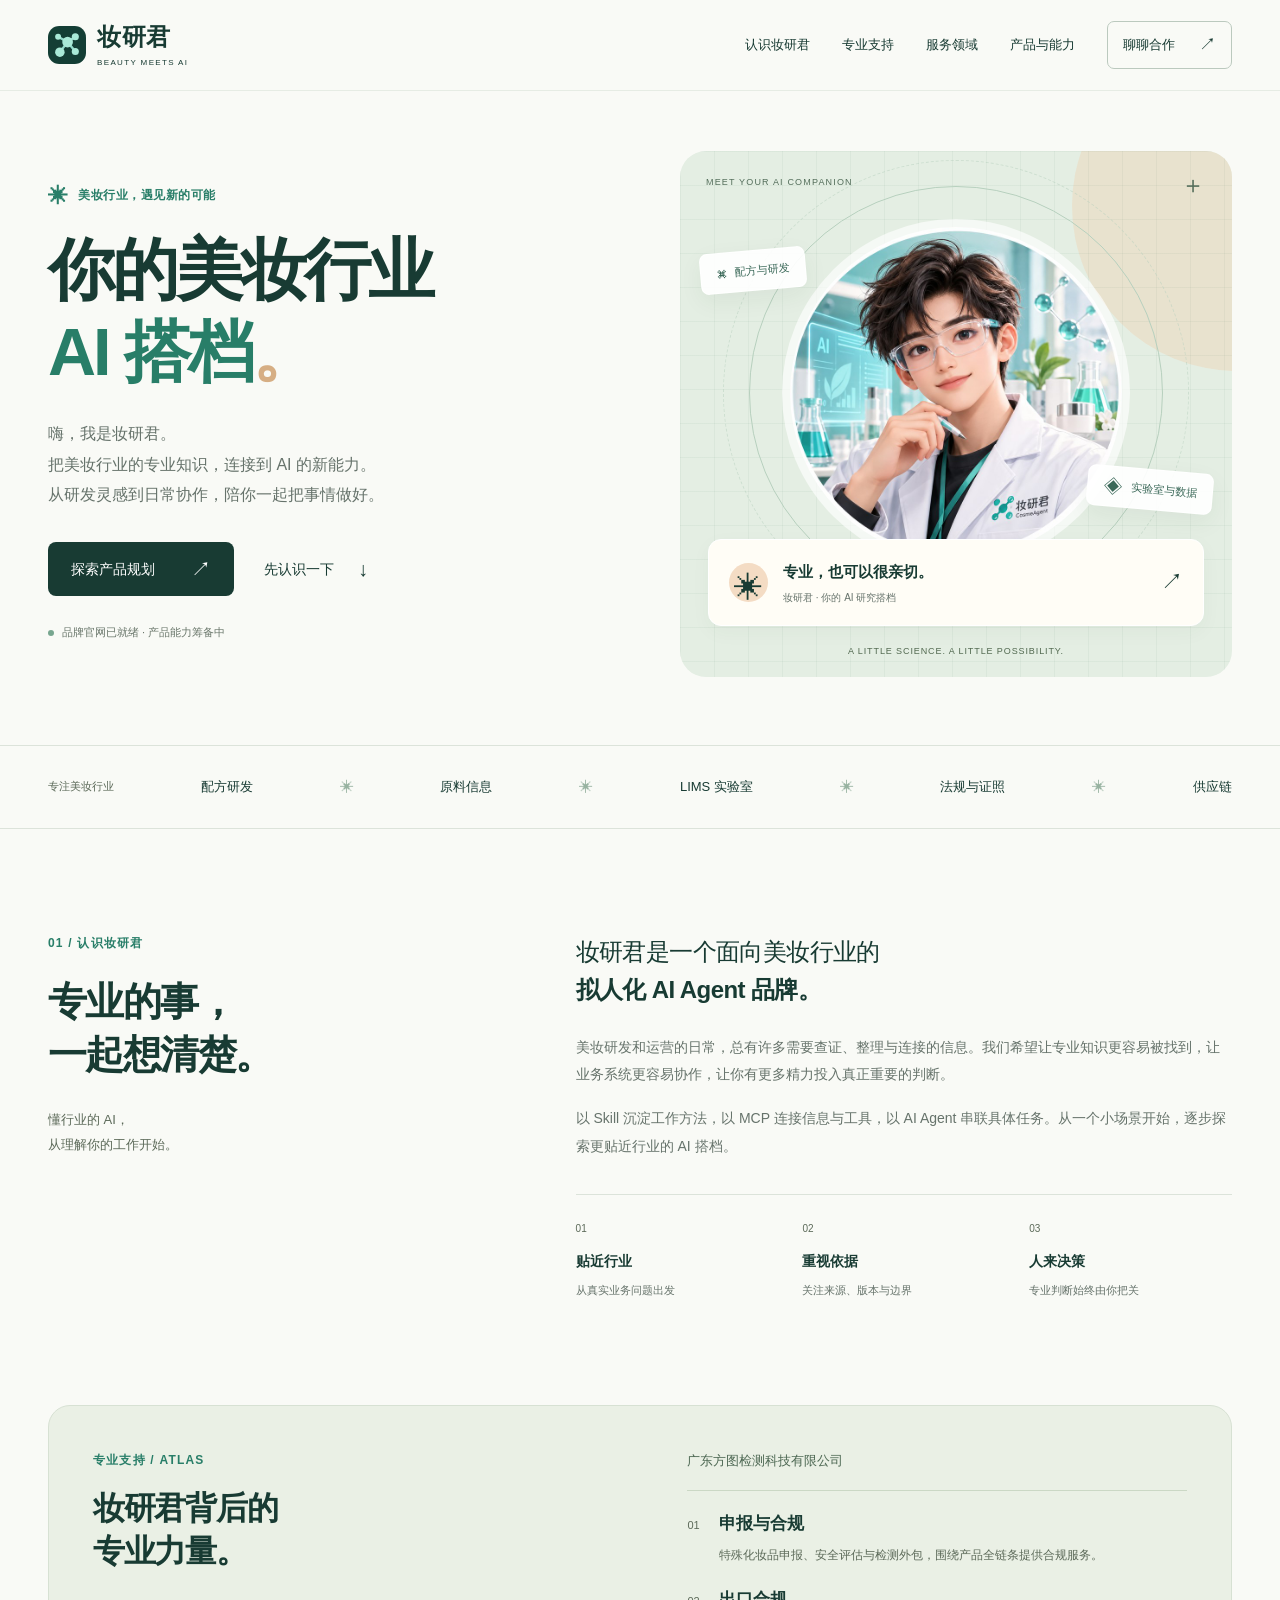
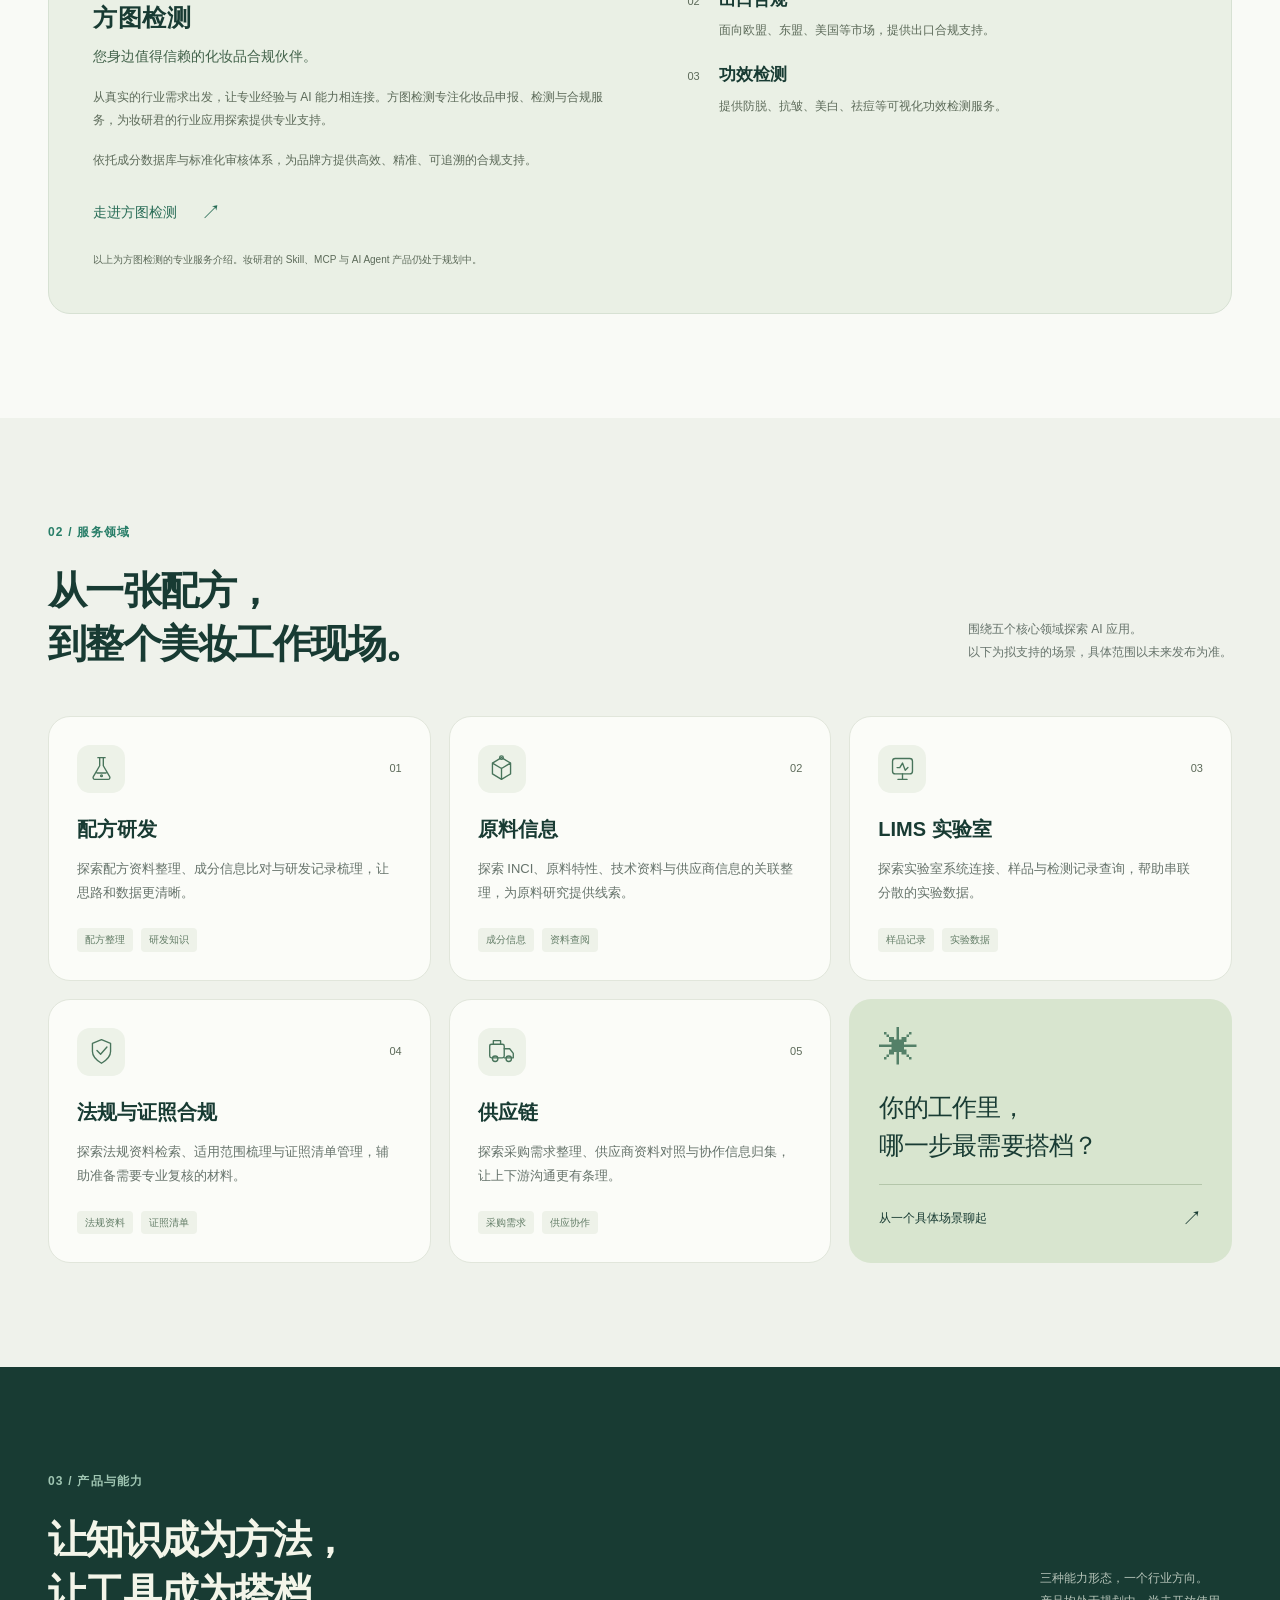
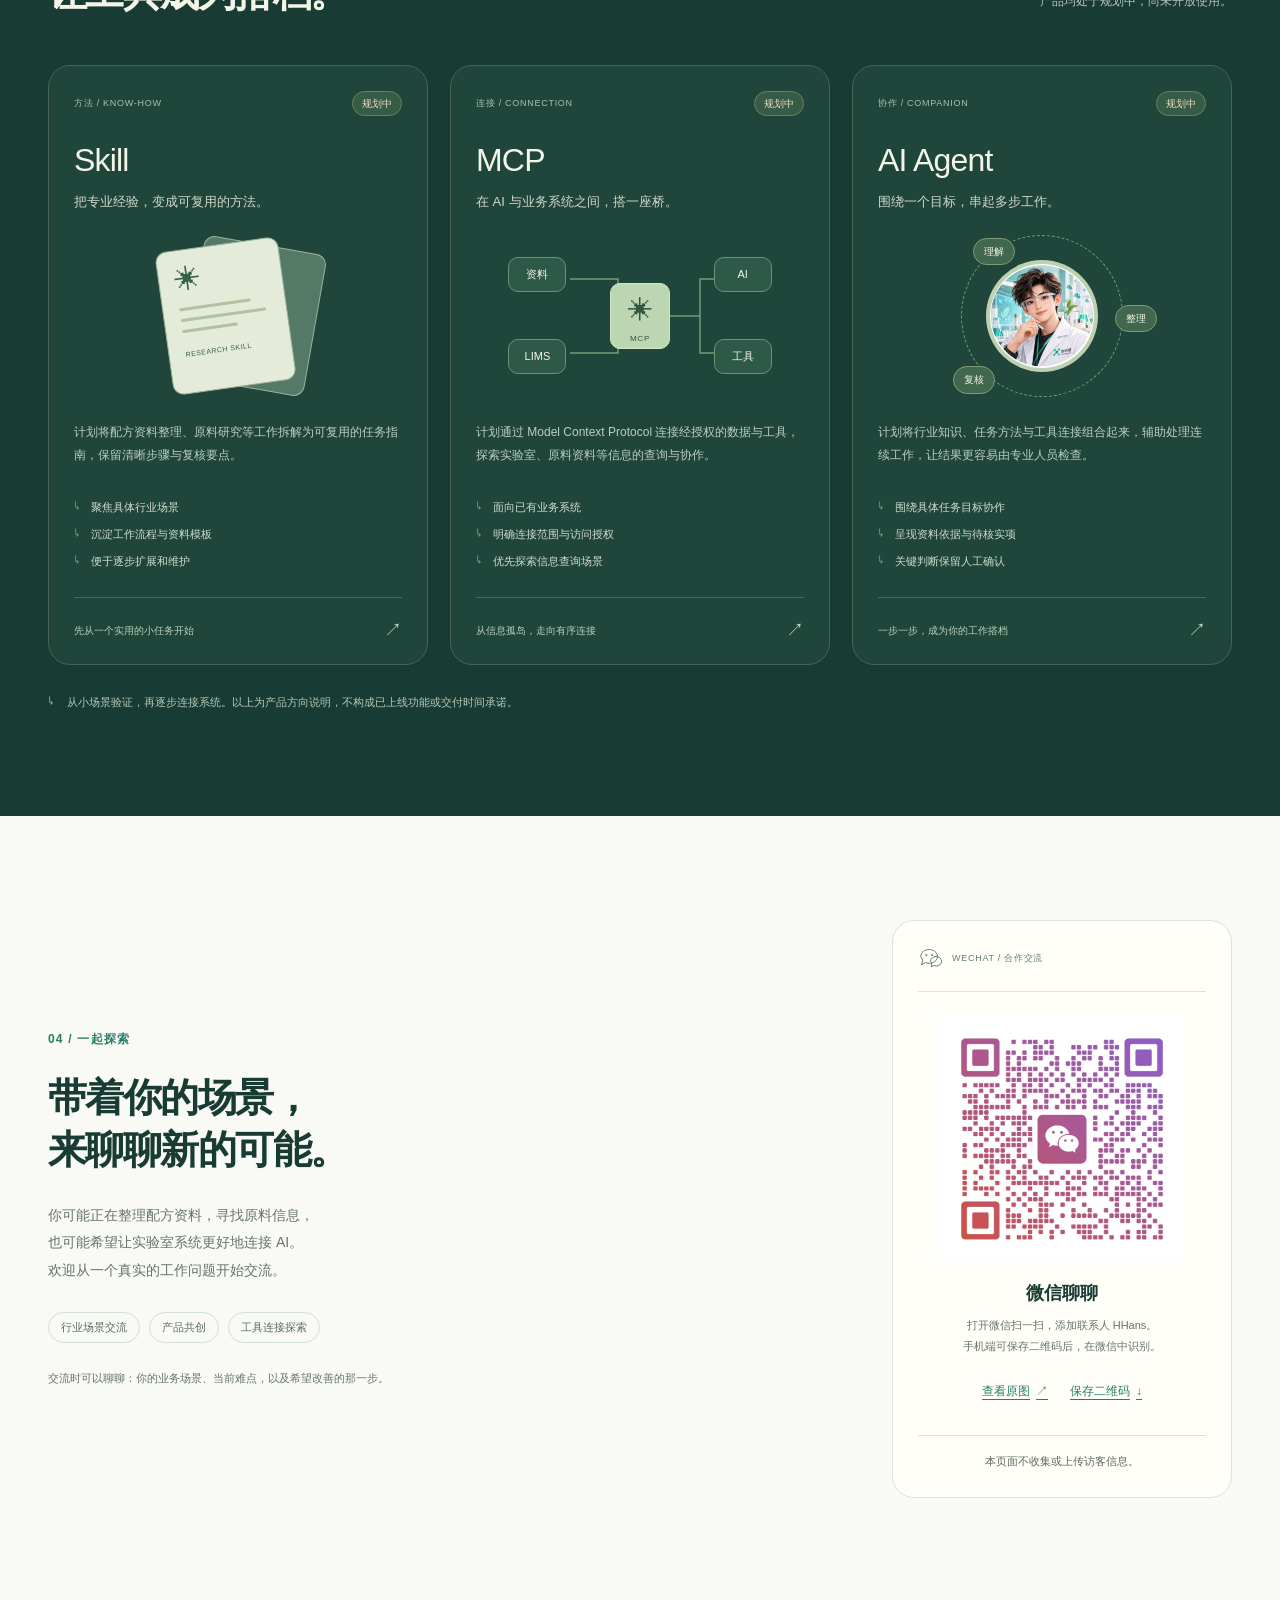
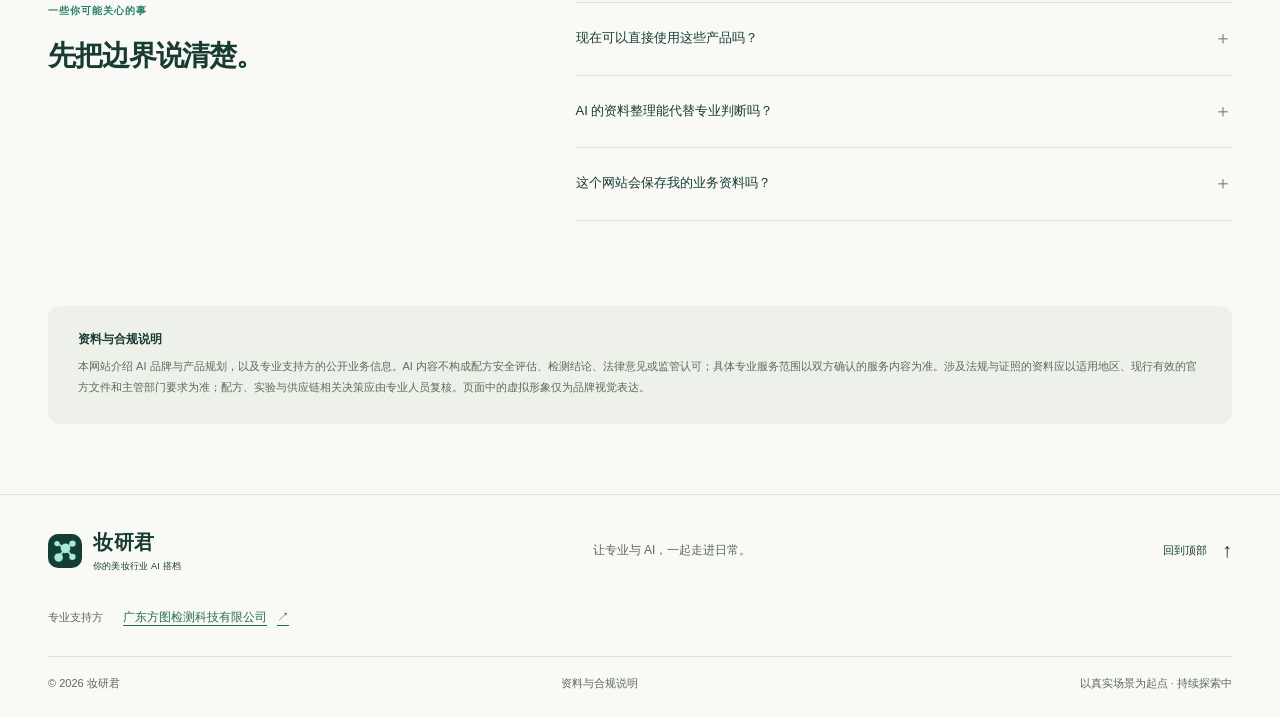
==== commit e8588407: "feat: add Atlas company support section" ====
--- a/index.html
+++ b/index.html
@@ -14,7 +14,10 @@
   <meta property="og:title" content="妆研君｜你的美妆行业 AI 搭档">
   <meta property="og:description" content="懂配方、懂原料、懂实验室。一起探索美妆行业与 AI 的更多可能。产品能力规划中。">
   <meta name="twitter:card" content="summary">
-  <!-- 确认实际公开网址后，补充 canonical、og:url 与绝对地址的 og:image。 -->
+  <link rel="canonical" href="https://snowleung.github.io/zhuangyanjun-web/">
+  <meta property="og:url" content="https://snowleung.github.io/zhuangyanjun-web/">
+  <meta property="og:image" content="https://snowleung.github.io/zhuangyanjun-web/assets/images/zhuangyanjun-avatar.jpg">
+  <meta property="og:image:alt" content="妆研君品牌虚拟研究员头像">
   <link rel="icon" type="image/svg+xml" href="./assets/icons/favicon.svg">
   <link rel="stylesheet" href="./css/style.css">
   <script src="./js/main.js" defer></script>
@@ -30,6 +33,7 @@
       <button class="menu-toggle" type="button" aria-expanded="false" aria-controls="site-nav" aria-label="打开导航" hidden><span></span><span></span></button>
       <nav id="site-nav" class="site-nav" aria-label="主导航">
         <a href="#about">认识妆研君</a>
+        <a href="#company">专业支持</a>
         <a href="#expertise">服务领域</a>
         <a href="#products">产品与能力</a>
         <a class="nav-contact" href="#contact">聊聊合作 <span aria-hidden="true">↗</span></a>
@@ -75,6 +79,27 @@
       </div>
     </section>
 
+    <section class="container company-section" id="company" aria-labelledby="company-title">
+      <div class="company-panel">
+        <div class="company-intro">
+          <p class="eyebrow section-kicker">专业支持 / ATLAS</p>
+          <h2 id="company-title">妆研君背后的<br>专业力量。</h2>
+          <p class="company-name">方图检测</p>
+          <p class="company-tagline">您身边值得信赖的化妆品合规伙伴。</p>
+          <p class="company-description">从真实的行业需求出发，让专业经验与 AI 能力相连接。方图检测专注化妆品申报、检测与合规服务，为妆研君的行业应用探索提供专业支持。</p>
+          <p class="company-description">依托成分数据库与标准化审核体系，为品牌方提供高效、精准、可追溯的合规支持。</p>
+          <a class="text-link company-home-link" href="https://www.atlaslabtest.com/" target="_blank" rel="noopener">走进方图检测 <span class="visually-hidden">（新窗口）</span><span aria-hidden="true">↗</span></a>
+        </div>
+        <div class="company-services" aria-label="方图检测专业服务">
+          <p class="company-legal-name">广东方图检测科技有限公司</p>
+          <div class="company-service"><span aria-hidden="true">01</span><div><h3>申报与合规</h3><p>特殊化妆品申报、安全评估与检测外包，围绕产品全链条提供合规服务。</p></div></div>
+          <div class="company-service"><span aria-hidden="true">02</span><div><h3>出口合规</h3><p>面向欧盟、东盟、美国等市场，提供出口合规支持。</p></div></div>
+          <div class="company-service"><span aria-hidden="true">03</span><div><h3>功效检测</h3><p>提供防脱、抗皱、美白、祛痘等可视化功效检测服务。</p></div></div>
+        </div>
+        <p class="company-scope">以上为方图检测的专业服务介绍。妆研君的 Skill、MCP 与 AI Agent 产品仍处于规划中。</p>
+      </div>
+    </section>
+
     <section class="domains-section" id="expertise" aria-labelledby="expertise-title">
       <div class="container section">
         <div class="section-heading"><div><p class="eyebrow section-kicker">02 / 服务领域</p><h2 id="expertise-title">从一张配方，<br>到整个美妆工作现场。</h2></div><p>围绕五个核心领域探索 AI 应用。<br>以下为拟支持的场景，具体范围以未来发布为准。</p></div>
@@ -117,9 +142,9 @@
       <div class="faq-list"><details><summary>现在可以直接使用这些产品吗？<span aria-hidden="true">＋</span></summary><p>目前是品牌介绍与产品规划阶段，Skill、MCP 和 AI Agent 均尚未开放使用。后续会在官网更新具体产品范围、使用方式与可用状态。</p></details><details><summary>AI 的资料整理能代替专业判断吗？<span aria-hidden="true">＋</span></summary><p>AI 可能产生错误、遗漏或过时信息。配方安全性、实验结论、法规适用、证照申报和采购决策，都需要具备相应能力的人员依据有效资料独立复核。</p></details><details><summary>这个网站会保存我的业务资料吗？<span aria-hidden="true">＋</span></summary><p>这是一个静态品牌官网，没有资料上传、账号或在线提交功能，也没有使用分析或广告追踪脚本。请勿通过公开渠道发送未脱敏的配方、检测数据、个人信息或商业机密。未来产品的数据处理方式将另行说明。</p></details></div>
     </section>
 
-    <aside class="disclaimer container" id="notice" aria-labelledby="notice-title"><h2 id="notice-title">资料与合规说明</h2><p>本网站内容仅用于品牌介绍、一般信息与产品规划说明，不构成配方安全评估、检测结论、法律意见、监管认可或任何业务资质声明。涉及法规与证照的资料应以适用地区、现行有效的官方文件和主管部门要求为准；配方、实验与供应链相关决策应由专业人员复核。页面中的虚拟形象仅为品牌视觉表达。</p></aside>
+    <aside class="disclaimer container" id="notice" aria-labelledby="notice-title"><h2 id="notice-title">资料与合规说明</h2><p>本网站介绍 AI 品牌与产品规划，以及专业支持方的公开业务信息。AI 内容不构成配方安全评估、检测结论、法律意见或监管认可；具体专业服务范围以双方确认的服务内容为准。涉及法规与证照的资料应以适用地区、现行有效的官方文件和主管部门要求为准；配方、实验与供应链相关决策应由专业人员复核。页面中的虚拟形象仅为品牌视觉表达。</p></aside>
   </main>
 
-  <footer class="site-footer"><div class="container footer-main"><a class="brand footer-brand" href="#top"><img src="./assets/icons/favicon.svg" width="34" height="34" alt=""><span>妆研君<small>你的美妆行业 AI 搭档</small></span></a><p>让专业与 AI，一起走进日常。</p><a class="text-link" href="#top">回到顶部 <span aria-hidden="true">↑</span></a></div><div class="container footer-bottom"><p>© <span id="year">2026</span> 妆研君</p><a href="#notice">资料与合规说明</a><span>以真实场景为起点 · 持续探索中</span></div></footer>
+  <footer class="site-footer"><div class="container footer-main"><a class="brand footer-brand" href="#top"><img src="./assets/icons/favicon.svg" width="34" height="34" alt=""><span>妆研君<small>你的美妆行业 AI 搭档</small></span></a><p>让专业与 AI，一起走进日常。</p><a class="text-link" href="#top">回到顶部 <span aria-hidden="true">↑</span></a></div><div class="container footer-company"><span>专业支持方</span><a href="https://www.atlaslabtest.com/" target="_blank" rel="noopener">广东方图检测科技有限公司 <span class="visually-hidden">公司主页（新窗口）</span><span aria-hidden="true">↗</span></a></div><div class="container footer-bottom"><p>© <span id="year">2026</span> 妆研君</p><a href="#notice">资料与合规说明</a><span>以真实场景为起点 · 持续探索中</span></div></footer>
 </body>
 </html>
--- a/css/style.css
+++ b/css/style.css
@@ -102,6 +102,26 @@
 .principles span { display: block; color: #5c6a59; font-size: 10px; margin-bottom: 10px; }
 .principles strong { font-size: 14px; font-weight: 600; }
 .principles p { font-size: 11px; color: var(--muted); margin-top: 6px; }
+
+/* 公司专业支持：与 AI 产品规划分别展示。 */
+.company-section { padding-bottom: 104px; }
+.company-panel { display: grid; grid-template-columns: 1.05fr 1fr; gap: 35px 70px; padding: 44px; border: 1px solid #d7e1d3; border-radius: var(--radius); background: #eaf0e5; }
+.company-intro .section-kicker { margin-bottom: 16px; }
+.company-intro h2 { font-size: 32px; }
+.company-name { font-size: 24px; font-weight: 600; letter-spacing: .025em; margin-top: 24px; }
+.company-tagline { font-size: 14px; color: #42624a; margin-top: 5px; }
+.company-description { font-size: 12px; line-height: 1.95; color: #5c6a59; margin-top: 17px; }
+.company-home-link { margin-top: 22px; color: #286c56; }
+.company-legal-name { padding-bottom: 18px; border-bottom: 1px solid #cbd8c5; color: #4c6752; font-size: 13px; }
+.company-service { display: flex; gap: 19px; padding-top: 22px; }
+.company-service > span { font-size: 11px; color: #5c6a59; line-height: 2.2; }
+.company-service h3 { font-size: 17px; font-weight: 600; }
+.company-service p { font-size: 12px; line-height: 1.95; color: #5c6a59; margin-top: 8px; }
+.company-scope { grid-column: 1 / -1; font-size: 10px; color: #5c6a59; line-height: 1.95; margin-top: -15px; }
+.footer-company { display: flex; flex-wrap: wrap; align-items: center; gap: 10px 20px; padding-bottom: 28px; font-size: 12px; }
+.footer-company > span { color: #5c6a59; font-size: 11px; }
+.footer-company a { display: inline-flex; align-items: center; gap: 10px; color: #286c56; text-decoration: underline; text-underline-offset: 4px; }
+
 .domains-section { background: #eff2eb; }
 .section-heading { display: flex; justify-content: space-between; gap: 35px; align-items: flex-end; margin-bottom: 45px; }
 .section-heading > p { font-size: 12px; color: var(--muted); line-height: 1.95; padding-bottom: 6px; max-width: 370px; }
@@ -212,6 +232,7 @@
   .companion-label { left: 19px; right: 19px; padding: 16px; }
   .companion-label strong { font-size: 13px; }
   .about, .faq-section { gap: 55px; }
+  .company-panel { padding: 32px; column-gap: 38px; }
   .domain-card { padding: 23px; }
   .product-grid { gap: 15px; }
   .product-card { padding: 22px 20px 0; }
@@ -238,6 +259,7 @@
   .strip-label { flex-basis: 100%; text-align: center; }
   .strip-inner { padding-block: 19px; row-gap: 12px; font-size: 11px; }
   .section { padding-block: 80px; }
+  .company-section { padding-bottom: 80px; }
   .domain-grid { grid-template-columns: repeat(2, 1fr); }
   .domain-invitation { min-height: 285px; }
   .product-grid { grid-template-columns: 1fr; gap: 22px; }
@@ -299,6 +321,15 @@
   .principles { gap: 10px; padding-top: 20px; margin-top: 26px; }
   .principles strong { font-size: 13px; }
   .principles p { font-size: 10px; }
+  .company-section { padding-bottom: 65px; }
+  .company-panel { grid-template-columns: 1fr; padding: 26px; gap: 30px; }
+  .company-intro h2 { font-size: 30px; }
+  .company-name { font-size: 23px; margin-top: 21px; }
+  .company-tagline { font-size: 13px; }
+  .company-legal-name { font-size: 12px; }
+  .company-service { padding-top: 20px; }
+  .company-scope { margin-top: -14px; }
+  .footer-company { align-items: flex-start; flex-direction: column; gap: 7px; padding-bottom: 24px; }
   .section-heading { display: block; margin-bottom: 28px; }
   .section-heading > p { font-size: 11px; margin-top: 21px; padding: 0; }
   .domain-grid { gap: 13px; }
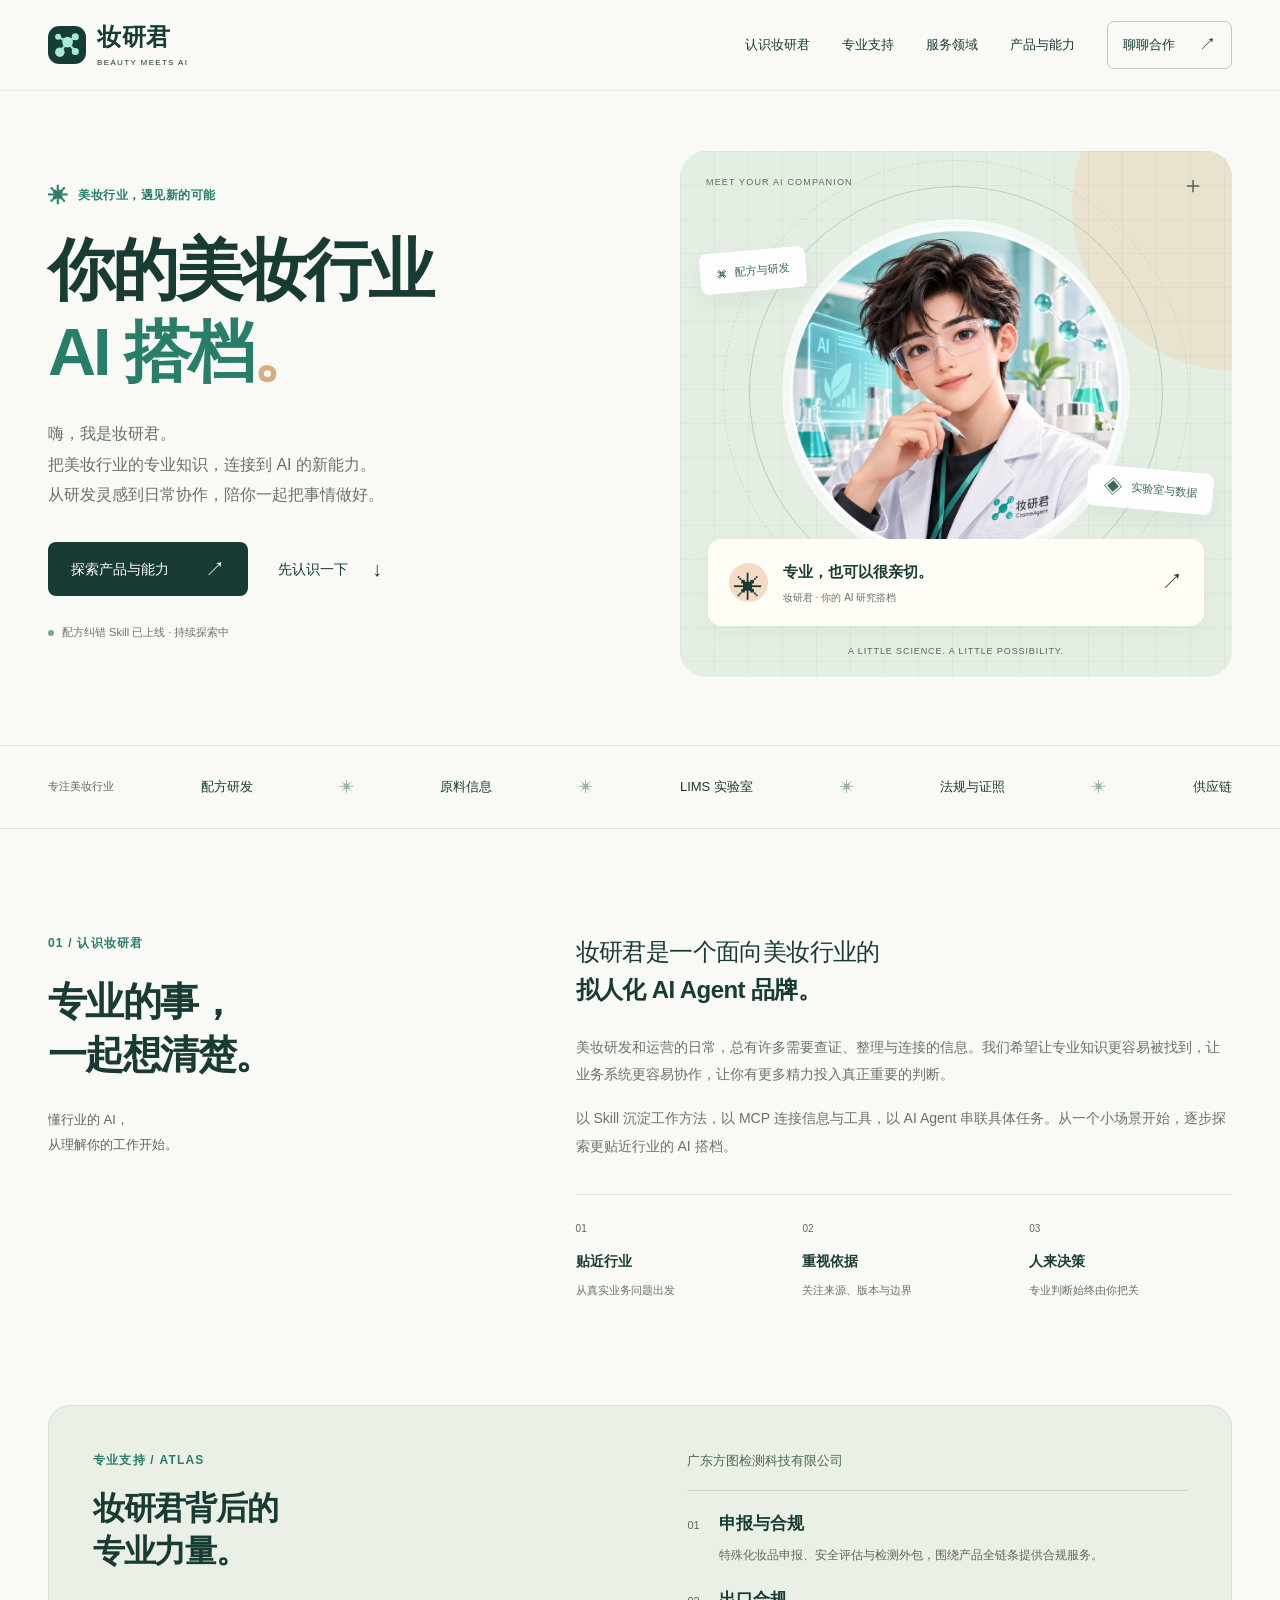
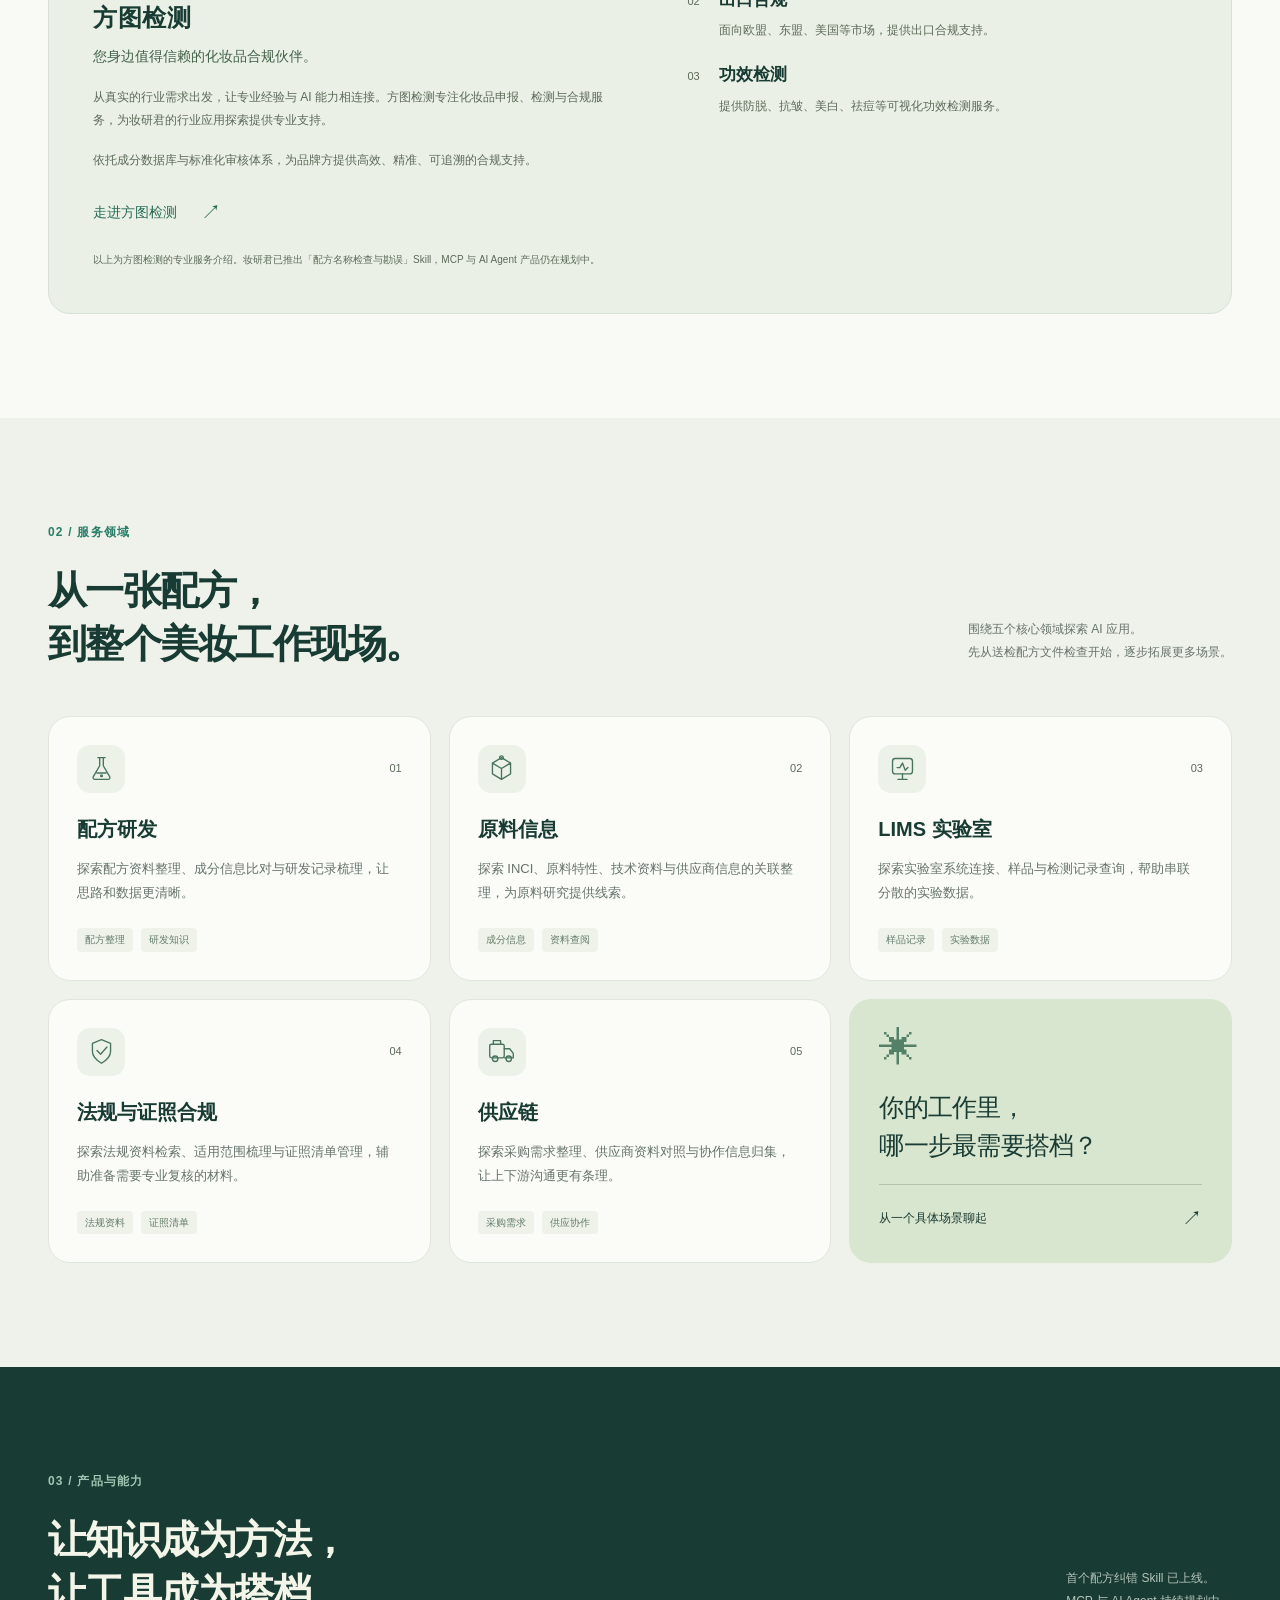
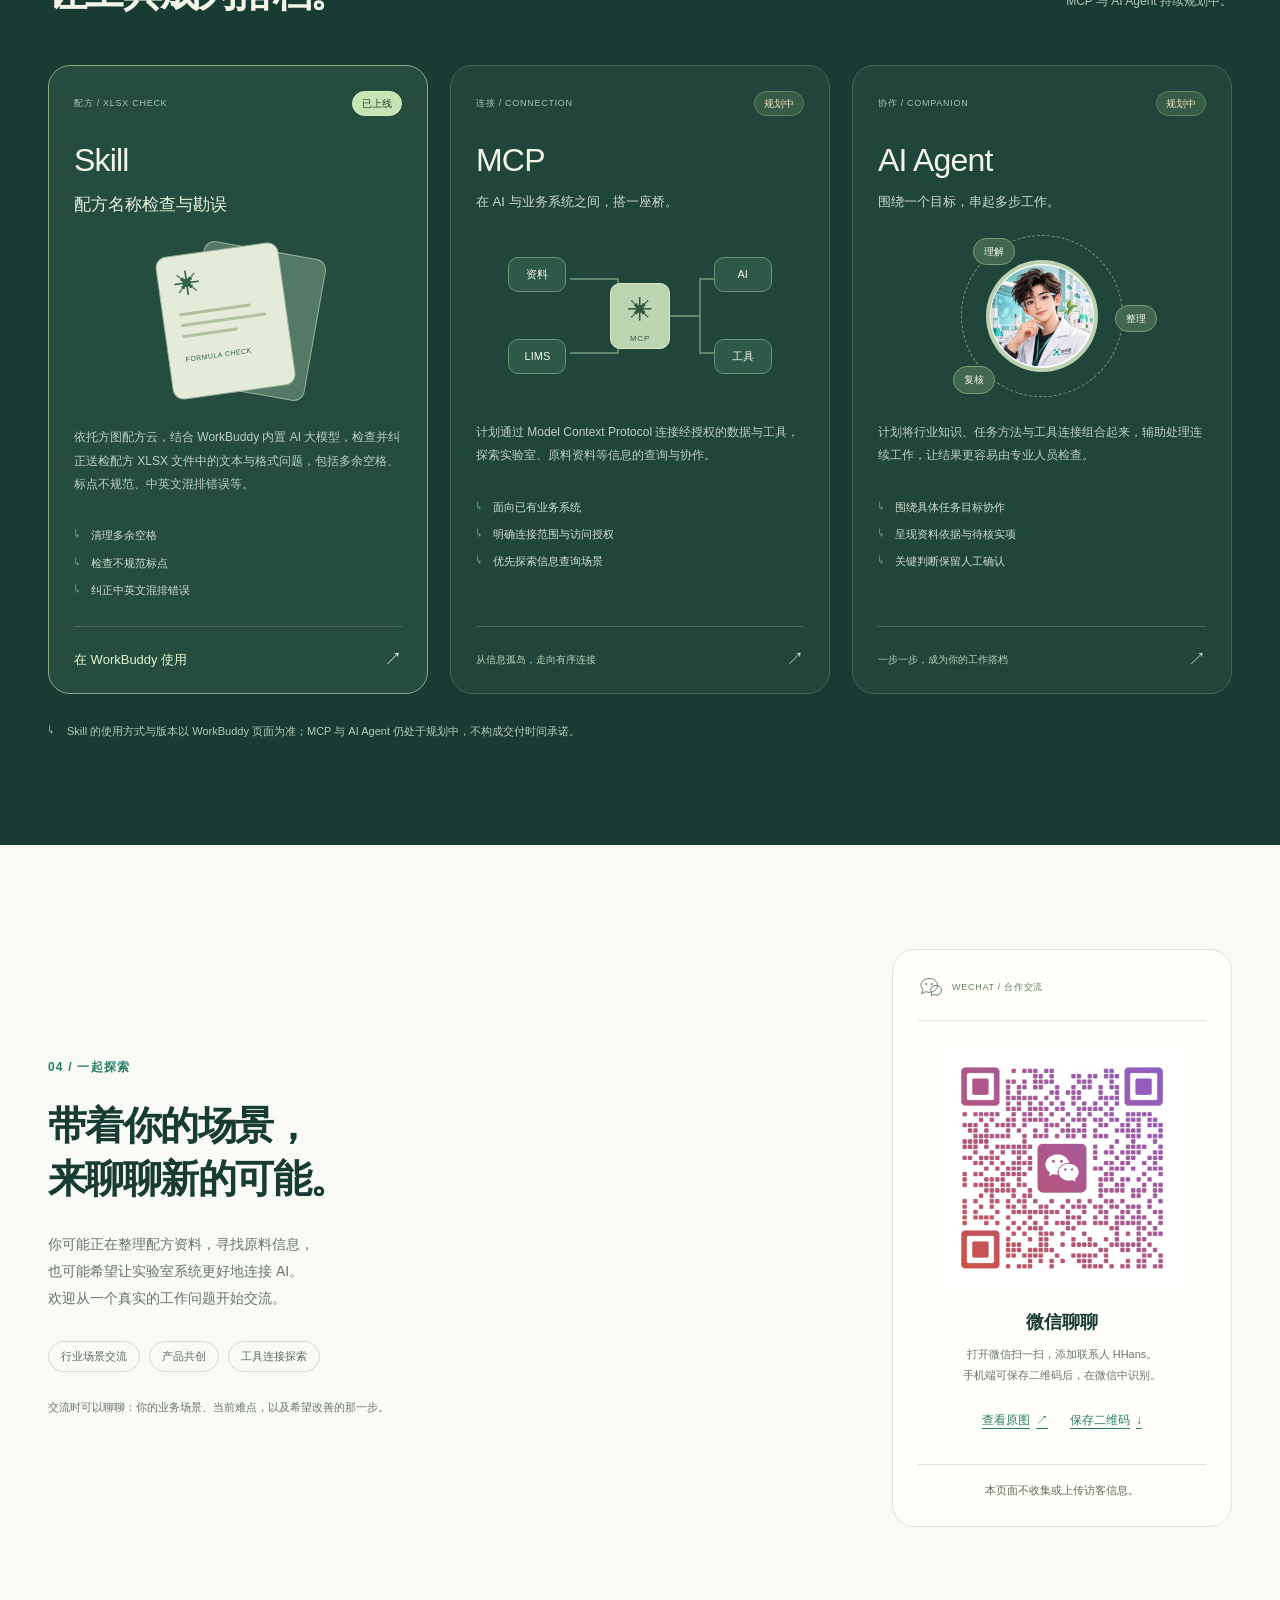
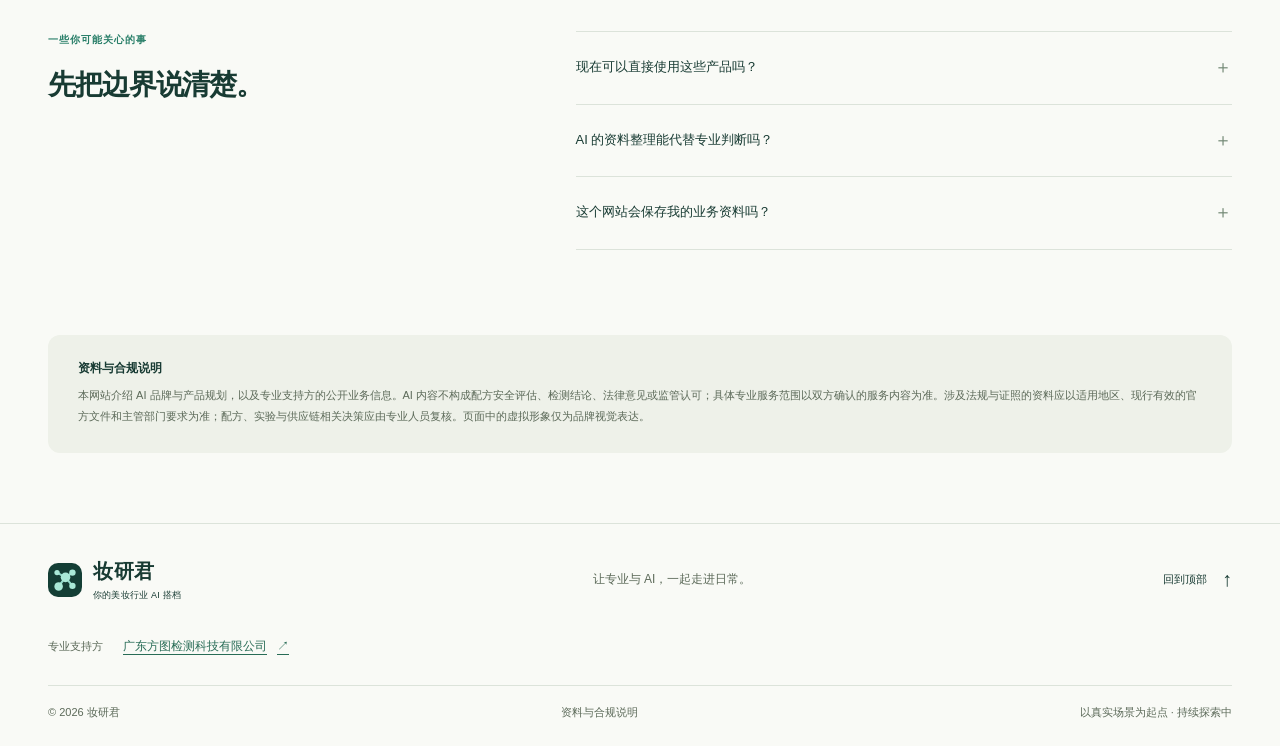
==== commit 3955c5bf: "feat: publish formula proofreading Skill link" ====
--- a/index.html
+++ b/index.html
@@ -4,7 +4,7 @@
   <meta charset="utf-8">
   <meta name="viewport" content="width=device-width, initial-scale=1">
   <title>妆研君｜你的美妆行业 AI 搭档</title>
-  <meta name="description" content="认识妆研君：面向美妆行业的拟人化 AI Agent 品牌，围绕配方研发、原料信息、LIMS 实验室、法规与证照合规、供应链，规划 Skill、MCP 和 AI Agent 能力。">
+  <meta name="description" content="妆研君，你的美妆行业 AI 搭档。已推出「配方名称检查与勘误」Skill，依托方图配方云与 WorkBuddy AI，检查送检配方 XLSX 文件的文本和格式问题；MCP、AI Agent 能力规划中。">
   <meta name="theme-color" content="#143e35">
   <meta name="color-scheme" content="light">
   <meta name="robots" content="index,follow">
@@ -12,7 +12,7 @@
   <meta property="og:locale" content="zh_CN">
   <meta property="og:site_name" content="妆研君">
   <meta property="og:title" content="妆研君｜你的美妆行业 AI 搭档">
-  <meta property="og:description" content="懂配方、懂原料、懂实验室。一起探索美妆行业与 AI 的更多可能。产品能力规划中。">
+  <meta property="og:description" content="配方名称检查与勘误 Skill 已上线：依托方图配方云与 WorkBuddy AI，纠正送检配方 XLSX 文件中的多余空格、标点和中英文混排等问题。">
   <meta name="twitter:card" content="summary">
   <link rel="canonical" href="https://snowleung.github.io/zhuangyanjun-web/">
   <meta property="og:url" content="https://snowleung.github.io/zhuangyanjun-web/">
@@ -48,10 +48,10 @@
         <h1 id="hero-title">你的美妆行业<br><span>AI 搭档<span class="title-dot">。</span></span></h1>
         <p class="hero-description">嗨，我是妆研君。<br>把美妆行业的专业知识，连接到 AI 的新能力。<br class="desktop-break">从研发灵感到日常协作，陪你一起把事情做好。</p>
         <div class="hero-actions">
-          <a class="button button-primary" href="#products">探索产品规划 <span aria-hidden="true">↗</span></a>
+          <a class="button button-primary" href="#products">探索产品与能力 <span aria-hidden="true">↗</span></a>
           <a class="text-link" href="#about">先认识一下 <span aria-hidden="true">↓</span></a>
         </div>
-        <p class="hero-note"><span class="status-dot" aria-hidden="true"></span> 品牌官网已就绪 · 产品能力筹备中</p>
+        <p class="hero-note"><span class="status-dot" aria-hidden="true"></span> 配方纠错 Skill 已上线 · 持续探索中</p>
       </div>
       <div class="hero-visual">
         <div class="visual-grid" aria-hidden="true"></div>
@@ -96,13 +96,13 @@
           <div class="company-service"><span aria-hidden="true">02</span><div><h3>出口合规</h3><p>面向欧盟、东盟、美国等市场，提供出口合规支持。</p></div></div>
           <div class="company-service"><span aria-hidden="true">03</span><div><h3>功效检测</h3><p>提供防脱、抗皱、美白、祛痘等可视化功效检测服务。</p></div></div>
         </div>
-        <p class="company-scope">以上为方图检测的专业服务介绍。妆研君的 Skill、MCP 与 AI Agent 产品仍处于规划中。</p>
+        <p class="company-scope">以上为方图检测的专业服务介绍。妆研君已推出「配方名称检查与勘误」Skill，MCP 与 AI Agent 产品仍在规划中。</p>
       </div>
     </section>
 
     <section class="domains-section" id="expertise" aria-labelledby="expertise-title">
       <div class="container section">
-        <div class="section-heading"><div><p class="eyebrow section-kicker">02 / 服务领域</p><h2 id="expertise-title">从一张配方，<br>到整个美妆工作现场。</h2></div><p>围绕五个核心领域探索 AI 应用。<br>以下为拟支持的场景，具体范围以未来发布为准。</p></div>
+        <div class="section-heading"><div><p class="eyebrow section-kicker">02 / 服务领域</p><h2 id="expertise-title">从一张配方，<br>到整个美妆工作现场。</h2></div><p>围绕五个核心领域探索 AI 应用。<br>先从送检配方文件检查开始，逐步拓展更多场景。</p></div>
         <div class="domain-grid">
           <article class="domain-card"><div class="card-top"><span class="domain-icon" aria-hidden="true"><svg viewBox="0 0 32 32"><path d="M12 4h8M14 4v9L7 25a2 2 0 0 0 2 3h14a2 2 0 0 0 2-3l-7-12V4M11 21h10"/><circle cx="16" cy="24" r="1"/></svg></span><span class="card-number">01</span></div><h3>配方研发</h3><p>探索配方资料整理、成分信息比对与研发记录梳理，让思路和数据更清晰。</p><div class="card-tags"><span>配方整理</span><span>研发知识</span></div></article>
           <article class="domain-card"><div class="card-top"><span class="domain-icon" aria-hidden="true"><svg viewBox="0 0 32 32"><path d="m16 4 10 6v12l-10 6L6 22V10Z M6 10l10 6 10-6M16 16v12"/><circle cx="16" cy="4" r="2"/></svg></span><span class="card-number">02</span></div><h3>原料信息</h3><p>探索 INCI、原料特性、技术资料与供应商信息的关联整理，为原料研究提供线索。</p><div class="card-tags"><span>成分信息</span><span>资料查阅</span></div></article>
@@ -116,13 +116,20 @@
 
     <section class="products-section" id="products" aria-labelledby="products-title">
       <div class="container section">
-        <div class="section-heading"><div><p class="eyebrow section-kicker">03 / 产品与能力</p><h2 id="products-title">让知识成为方法，<br>让工具成为搭档。</h2></div><p>三种能力形态，一个行业方向。<br>产品均处于规划中，尚未开放使用。</p></div>
+        <div class="section-heading"><div><p class="eyebrow section-kicker">03 / 产品与能力</p><h2 id="products-title">让知识成为方法，<br>让工具成为搭档。</h2></div><p>首个配方纠错 Skill 已上线。<br>MCP 与 AI Agent 持续规划中。</p></div>
         <div class="product-grid">
-          <article class="product-card"><div class="product-card-heading"><span class="product-category">方法 / KNOW-HOW</span><span class="planning-badge">规划中</span></div><h3>Skill<span>把专业经验，变成可复用的方法。</span></h3><div class="product-illustration skill-illustration" aria-hidden="true"><div class="skill-sheet sheet-back"></div><div class="skill-sheet sheet-front"><span>✳</span><i></i><i></i><i></i><b>RESEARCH SKILL</b></div></div><p>计划将配方资料整理、原料研究等工作拆解为可复用的任务指南，保留清晰步骤与复核要点。</p><ul><li>聚焦具体行业场景</li><li>沉淀工作流程与资料模板</li><li>便于逐步扩展和维护</li></ul><div class="product-bottom">先从一个实用的小任务开始 <span aria-hidden="true">↗</span></div></article>
+          <article class="product-card product-card-live" id="formula-skill">
+            <div class="product-card-heading"><span class="product-category">配方 / XLSX CHECK</span><span class="available-badge">已上线</span></div>
+            <h3>Skill<span>配方名称检查与勘误</span></h3>
+            <div class="product-illustration skill-illustration" aria-hidden="true"><div class="skill-sheet sheet-back"></div><div class="skill-sheet sheet-front"><span>✳</span><i></i><i></i><i></i><b>FORMULA CHECK</b></div></div>
+            <p>依托方图配方云，结合 WorkBuddy 内置 AI 大模型，检查并纠正送检配方 XLSX 文件中的文本与格式问题，包括多余空格、标点不规范、中英文混排错误等。</p>
+            <ul><li>清理多余空格</li><li>检查不规范标点</li><li>纠正中英文混排错误</li></ul>
+            <a class="product-bottom product-link" href="https://www.workbuddy.cn/share/asset?shareCode=xM1luM2P8OqMudIL4hFu3v&amp;sig=taQ05wT5ztWrdfn9" target="_blank" rel="noopener noreferrer">在 WorkBuddy 使用 <span class="visually-hidden">配方名称检查与勘误 Skill（新窗口）</span><span aria-hidden="true">↗</span></a>
+          </article>
           <article class="product-card"><div class="product-card-heading"><span class="product-category">连接 / CONNECTION</span><span class="planning-badge">规划中</span></div><h3>MCP<span>在 AI 与业务系统之间，搭一座桥。</span></h3><div class="product-illustration mcp-illustration" aria-hidden="true"><svg viewBox="0 0 280 160"><path d="M70 43h48v37h44M70 117h48V80M162 80h38V43h24M200 80v37h24"/></svg><span class="mcp-node node-one">资料</span><span class="mcp-node node-two">LIMS</span><span class="mcp-center">✳<small>MCP</small></span><span class="mcp-node node-three">AI</span><span class="mcp-node node-four">工具</span></div><p>计划通过 Model Context Protocol 连接经授权的数据与工具，探索实验室、原料资料等信息的查询与协作。</p><ul><li>面向已有业务系统</li><li>明确连接范围与访问授权</li><li>优先探索信息查询场景</li></ul><div class="product-bottom">从信息孤岛，走向有序连接 <span aria-hidden="true">↗</span></div></article>
           <article class="product-card"><div class="product-card-heading"><span class="product-category">协作 / COMPANION</span><span class="planning-badge">规划中</span></div><h3>AI Agent<span>围绕一个目标，串起多步工作。</span></h3><div class="product-illustration agent-illustration" aria-hidden="true"><span class="agent-orbit"></span><img src="./assets/images/zhuangyanjun-avatar.jpg" alt="" width="768" height="768" loading="lazy"><span class="agent-step step-one">理解</span><span class="agent-step step-two">整理</span><span class="agent-step step-three">复核</span></div><p>计划将行业知识、任务方法与工具连接组合起来，辅助处理连续工作，让结果更容易由专业人员检查。</p><ul><li>围绕具体任务目标协作</li><li>呈现资料依据与待核实项</li><li>关键判断保留人工确认</li></ul><div class="product-bottom">一步一步，成为你的工作搭档 <span aria-hidden="true">↗</span></div></article>
         </div>
-        <p class="roadmap-note"><span aria-hidden="true">↳</span> 从小场景验证，再逐步连接系统。以上为产品方向说明，不构成已上线功能或交付时间承诺。</p>
+        <p class="roadmap-note"><span aria-hidden="true">↳</span> Skill 的使用方式与版本以 WorkBuddy 页面为准；MCP 与 AI Agent 仍处于规划中，不构成交付时间承诺。</p>
       </div>
     </section>
 
@@ -139,7 +146,7 @@
 
     <section class="container faq-section" aria-labelledby="faq-title">
       <div class="faq-heading"><p class="eyebrow section-kicker">一些你可能关心的事</p><h2 id="faq-title">先把边界说清楚。</h2></div>
-      <div class="faq-list"><details><summary>现在可以直接使用这些产品吗？<span aria-hidden="true">＋</span></summary><p>目前是品牌介绍与产品规划阶段，Skill、MCP 和 AI Agent 均尚未开放使用。后续会在官网更新具体产品范围、使用方式与可用状态。</p></details><details><summary>AI 的资料整理能代替专业判断吗？<span aria-hidden="true">＋</span></summary><p>AI 可能产生错误、遗漏或过时信息。配方安全性、实验结论、法规适用、证照申报和采购决策，都需要具备相应能力的人员依据有效资料独立复核。</p></details><details><summary>这个网站会保存我的业务资料吗？<span aria-hidden="true">＋</span></summary><p>这是一个静态品牌官网，没有资料上传、账号或在线提交功能，也没有使用分析或广告追踪脚本。请勿通过公开渠道发送未脱敏的配方、检测数据、个人信息或商业机密。未来产品的数据处理方式将另行说明。</p></details></div>
+      <div class="faq-list"><details><summary>现在可以直接使用这些产品吗？<span aria-hidden="true">＋</span></summary><p>「配方名称检查与勘误」Skill 已上线，可通过本页产品卡片进入 WorkBuddy 分享页，查看详情与使用方式。该 Skill 先生成检查报告，用户确认后另存纠正文件。MCP 与 AI Agent 仍处于规划中，尚未开放使用。</p></details><details><summary>AI 的资料整理能代替专业判断吗？<span aria-hidden="true">＋</span></summary><p>AI 可能产生错误、遗漏或过时信息。配方安全性、实验结论、法规适用、证照申报和采购决策，都需要具备相应能力的人员依据有效资料独立复核。</p></details><details><summary>这个网站会保存我的业务资料吗？<span aria-hidden="true">＋</span></summary><p>这是一个静态品牌官网，没有资料上传、账号或在线提交功能，也没有使用分析或广告追踪脚本。请勿通过公开渠道发送未脱敏的配方、检测数据、个人信息或商业机密。未来产品的数据处理方式将另行说明。</p></details></div>
     </section>
 
     <aside class="disclaimer container" id="notice" aria-labelledby="notice-title"><h2 id="notice-title">资料与合规说明</h2><p>本网站介绍 AI 品牌与产品规划，以及专业支持方的公开业务信息。AI 内容不构成配方安全评估、检测结论、法律意见或监管认可；具体专业服务范围以双方确认的服务内容为准。涉及法规与证照的资料应以适用地区、现行有效的官方文件和主管部门要求为准；配方、实验与供应链相关决策应由专业人员复核。页面中的虚拟形象仅为品牌视觉表达。</p></aside>
--- a/css/style.css
+++ b/css/style.css
@@ -150,6 +150,9 @@
 .product-card-heading { display: flex; justify-content: space-between; gap: 10px; align-items: center; }
 .product-category { font-size: 9px; letter-spacing: .08em; color: #aac2ae; }
 .planning-badge { font-size: 10px; padding: 3px 9px; background: #365b47; border: 1px solid #6a805d; color: #ebdec0; border-radius: 20px; flex-shrink: 0; }
+.available-badge { font-size: 10px; padding: 3px 9px; background: #c5e5b5; border: 1px solid #d7ecc8; color: #203f2f; border-radius: 20px; flex-shrink: 0; }
+.product-card-live { border-color: #86aa83; background: #244d40; }
+.product-card.product-card-live h3 span { font-size: 17px; font-weight: 500; color: #e7f1dc; line-height: 1.55; }
 .product-card h3 { font-size: 32px; font-weight: 500; margin-top: 24px; letter-spacing: -.025em; }
 .product-card h3 span { display: block; color: #ced8c9; font-size: 13px; margin-top: 10px; line-height: 1.6; letter-spacing: 0; }
 .product-illustration { height: 172px; margin-block: 17px 19px; position: relative; overflow: hidden; }
@@ -159,6 +162,8 @@
 .product-card li::before { content: "↳"; position: absolute; left: 0; color: #82b399; }
 .product-bottom { margin-top: auto; border-top: 1px solid #4c6657; padding-block: 17px; display: flex; justify-content: space-between; align-items: center; gap: 10px; font-size: 10px; color: #bad1bb; }
 .product-bottom > span { font-size: 18px; }
+.product-link { min-height: 56px; font-size: 13px; font-weight: 500; color: #e0f4cb; }
+.product-link:hover { color: #fff; text-decoration: underline; text-underline-offset: 4px; }
 .skill-sheet { width: 124px; height: 144px; position: absolute; left: 50%; top: 14px; border: 1px solid #9ab19b; border-radius: 11px; }
 .sheet-back { transform: translateX(-37%) rotate(10deg); background: #557967; }
 .sheet-front { transform: translateX(-60%) rotate(-8deg); background: #e4ebd8; padding: 16px; color: #346149; }
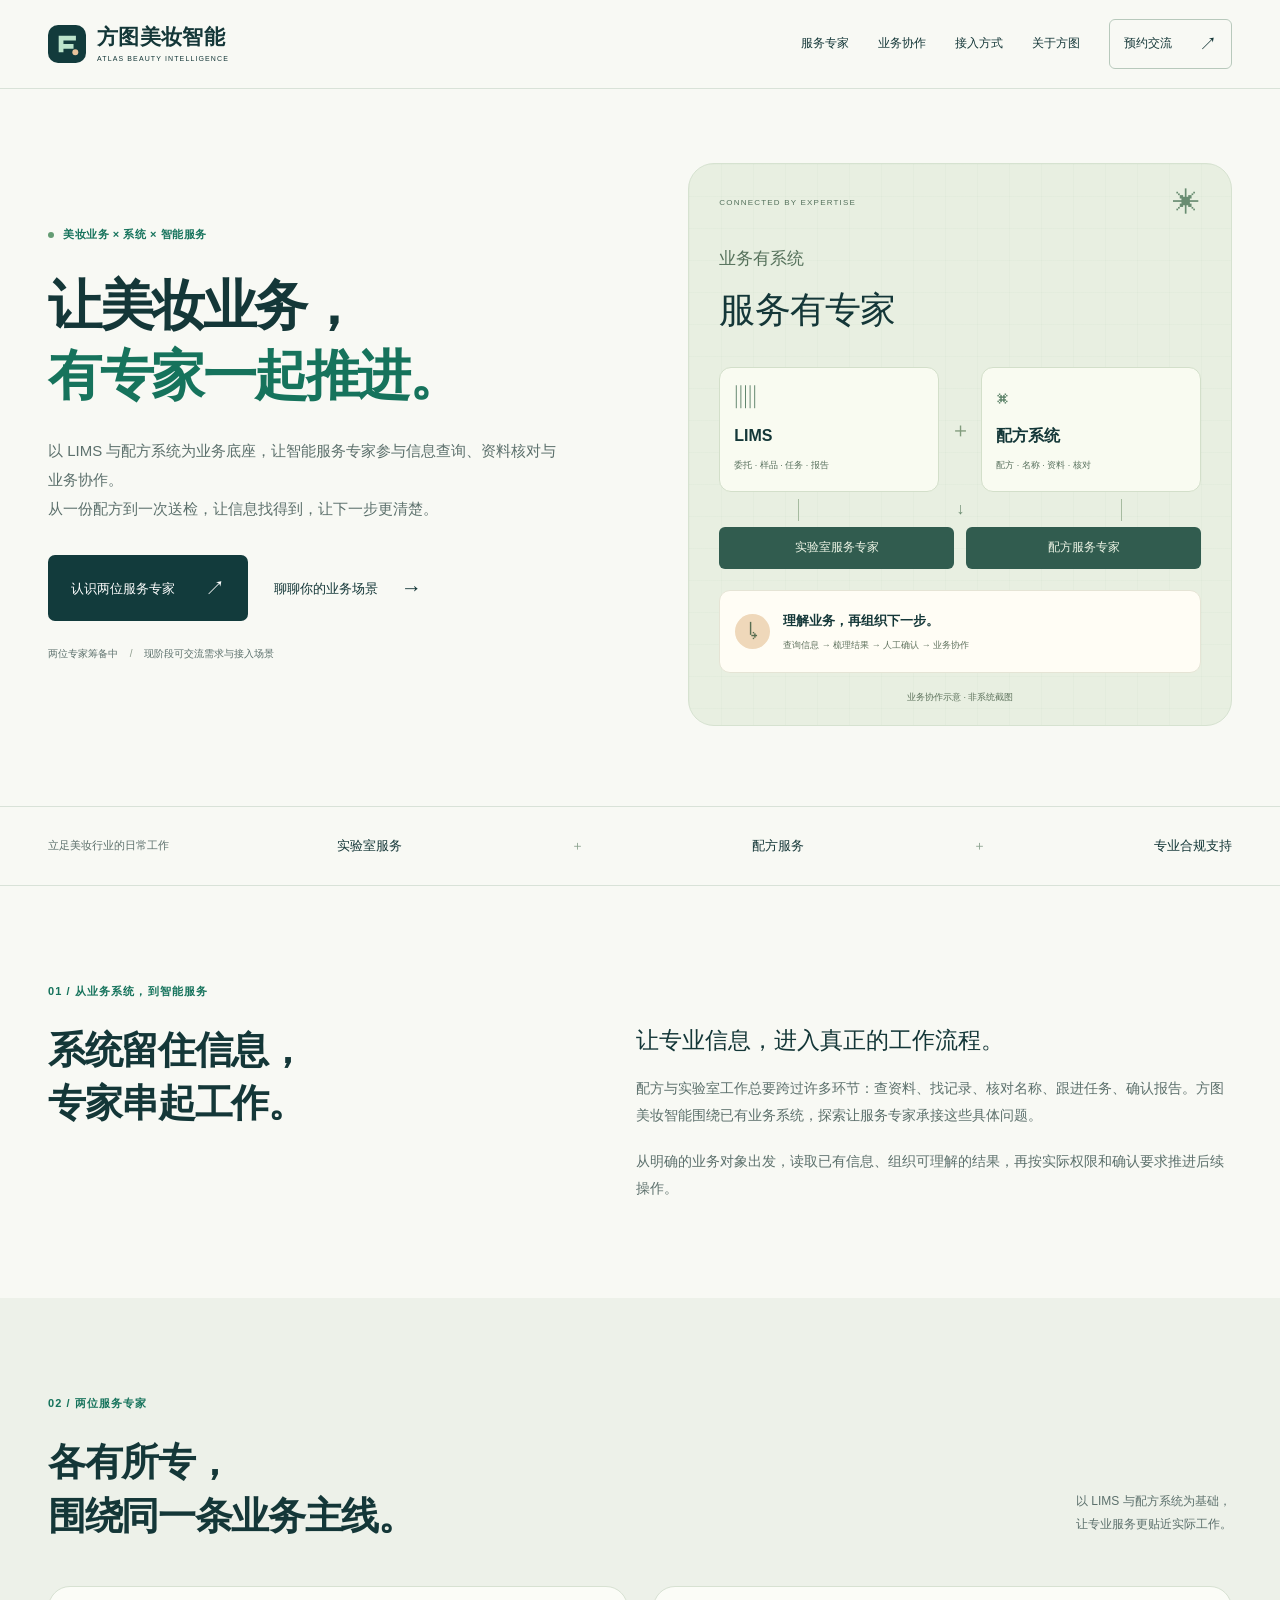
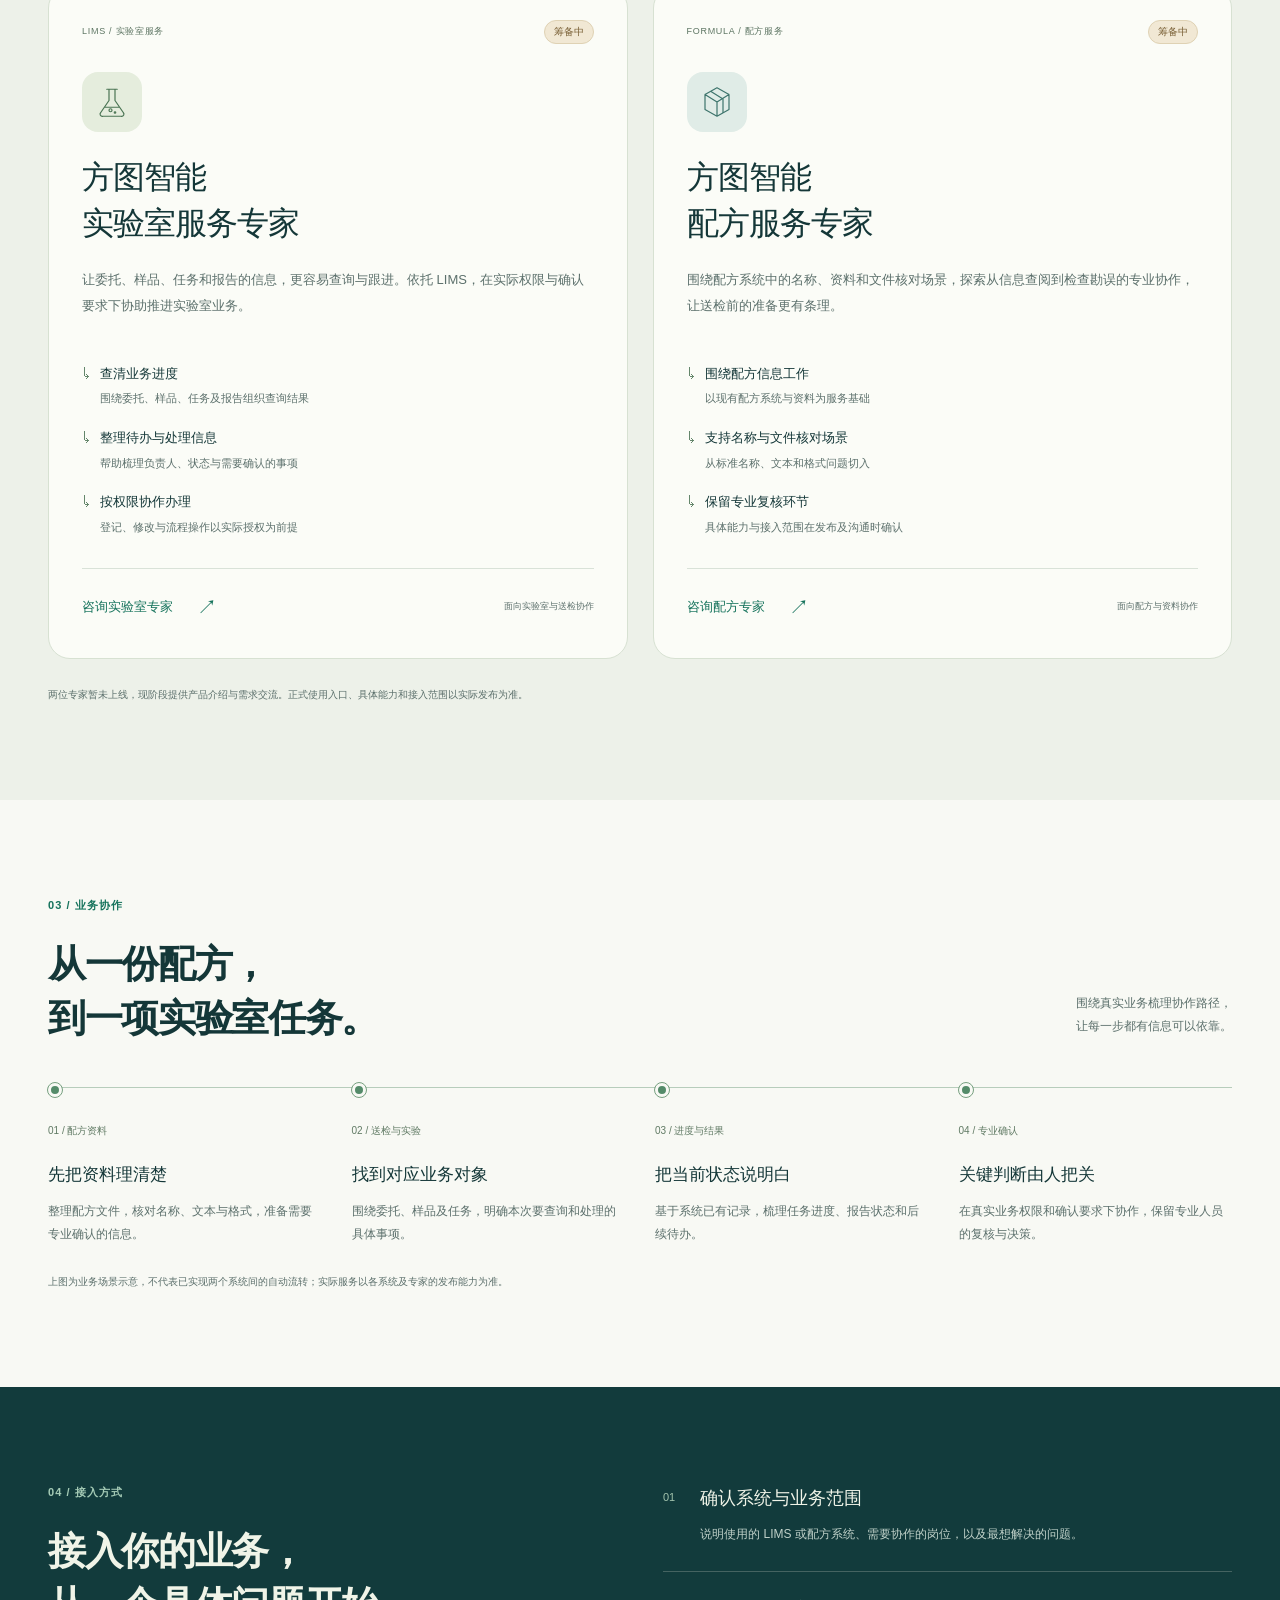
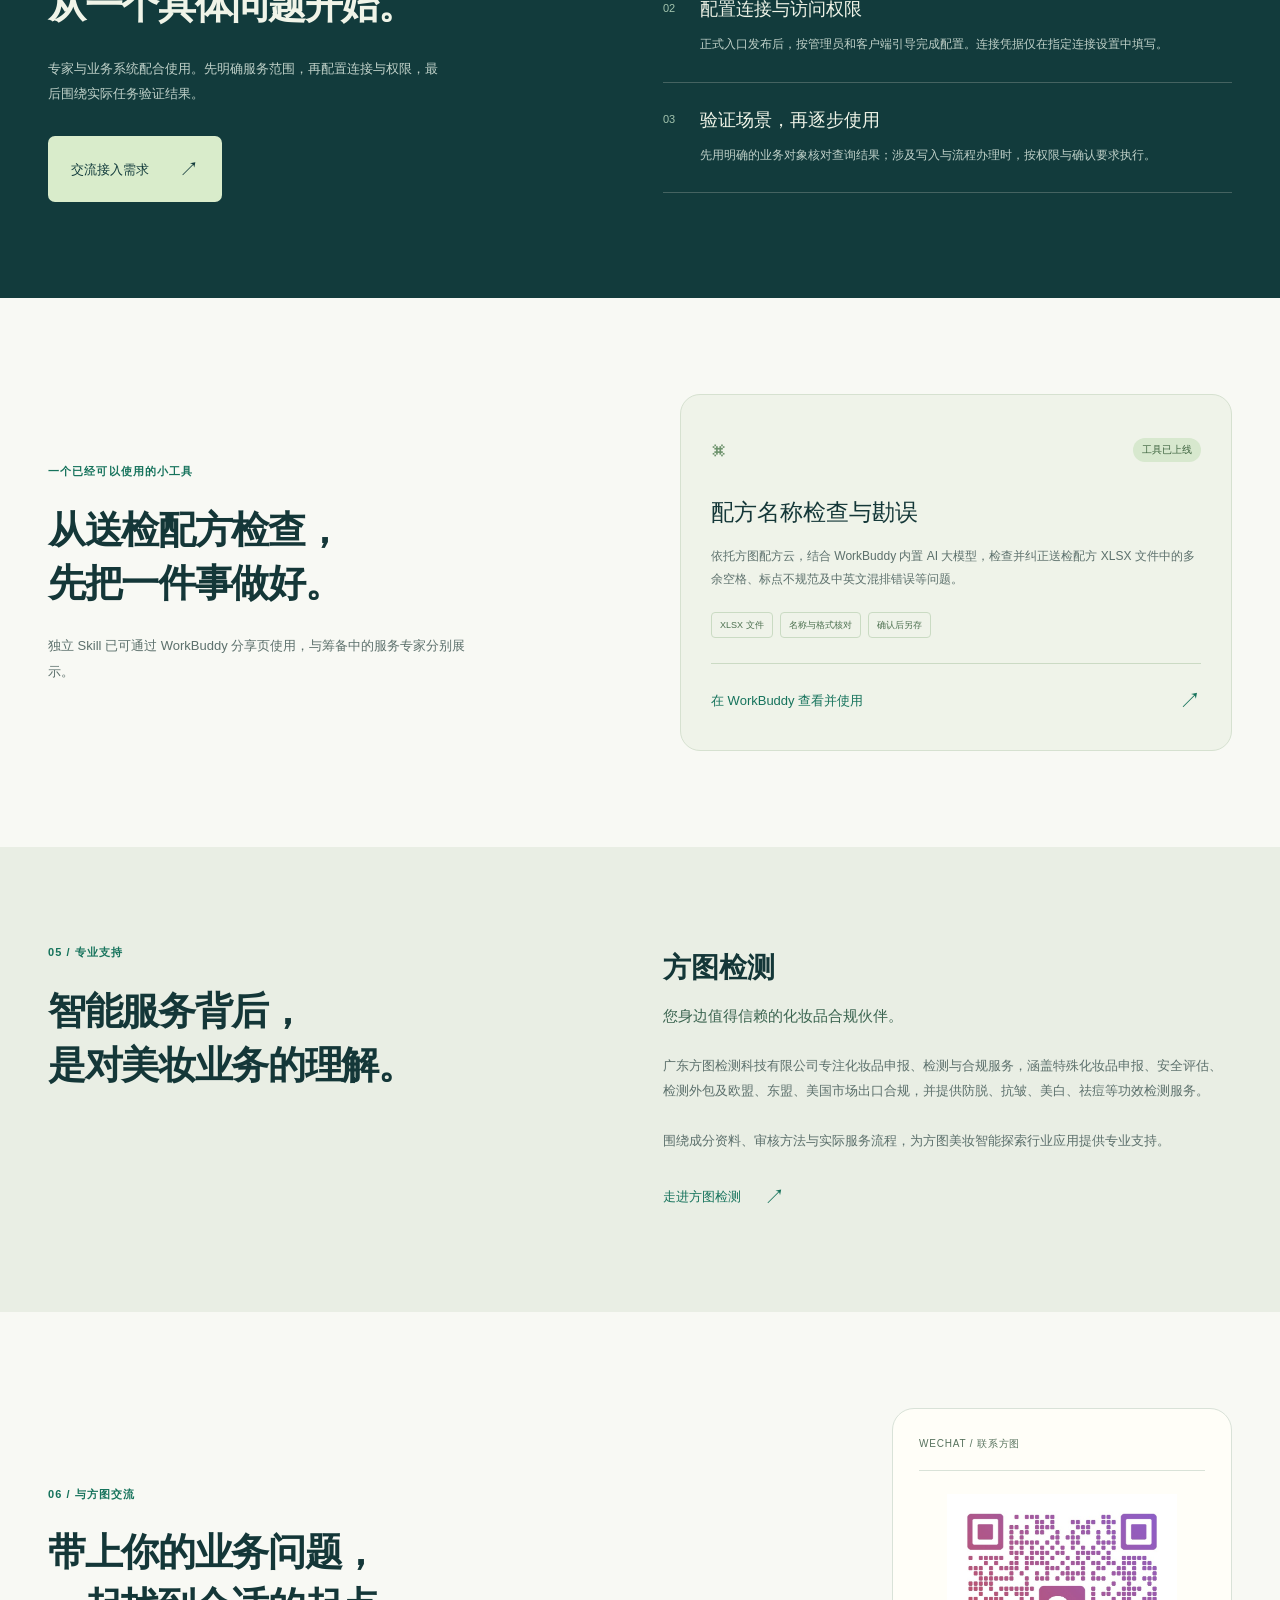
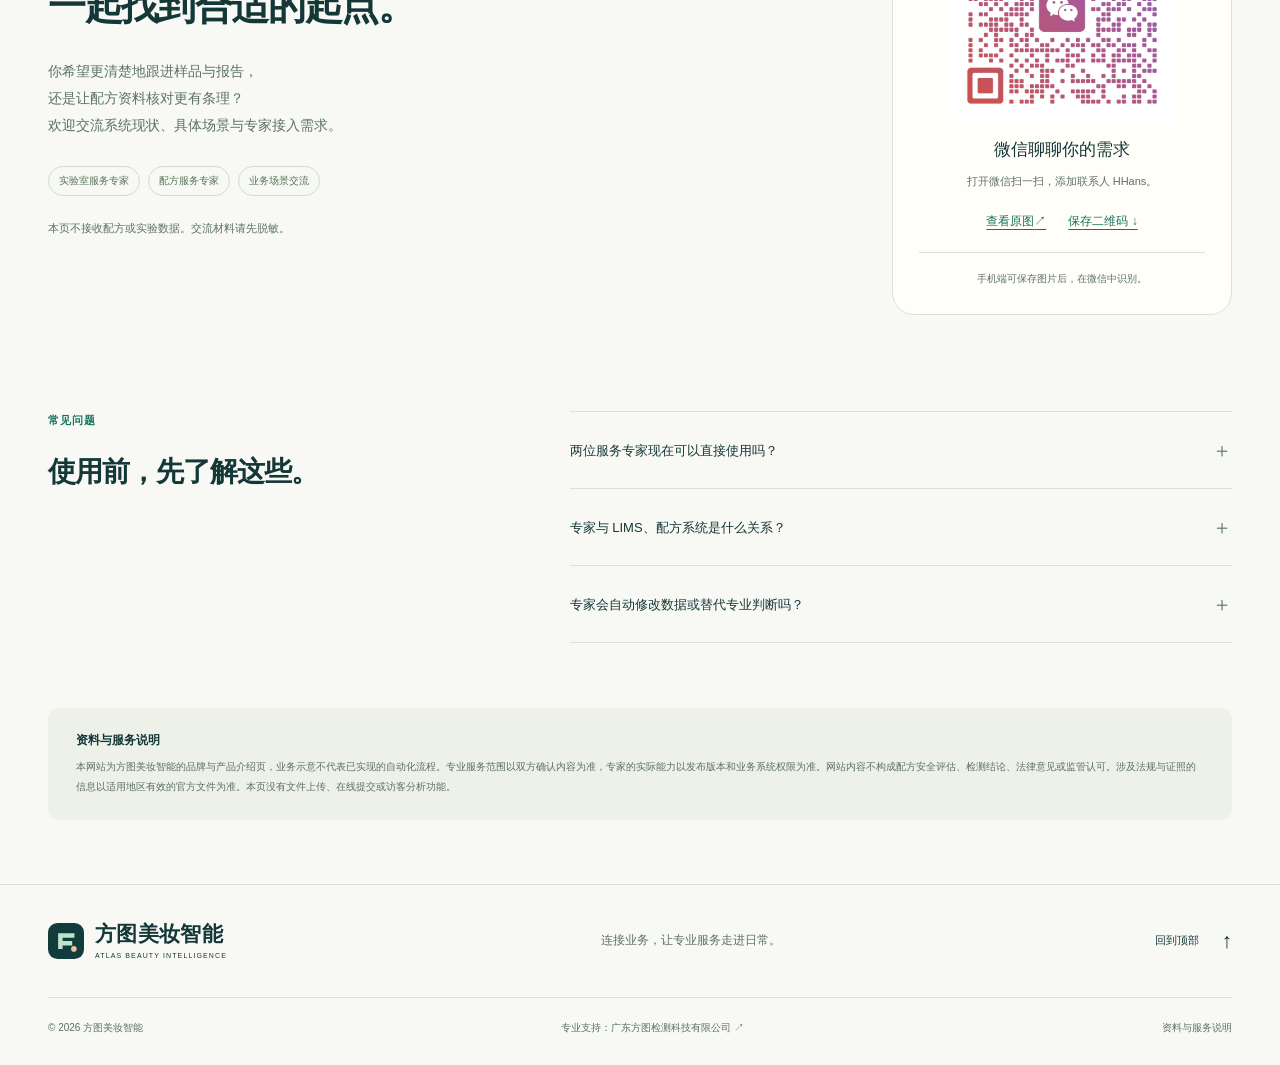
==== commit b29b4fe0: "feat: rebrand as Atlas Beauty Intelligence with two service experts" ====
--- a/index.html
+++ b/index.html
@@ -3,155 +3,64 @@
 <head>
   <meta charset="utf-8">
   <meta name="viewport" content="width=device-width, initial-scale=1">
-  <title>妆研君｜你的美妆行业 AI 搭档</title>
-  <meta name="description" content="妆研君，你的美妆行业 AI 搭档。已推出「配方名称检查与勘误」Skill，依托方图配方云与 WorkBuddy AI，检查送检配方 XLSX 文件的文本和格式问题；MCP、AI Agent 能力规划中。">
-  <meta name="theme-color" content="#143e35">
+  <title>方图美妆智能｜连接配方与实验室的智能服务</title>
+  <meta name="description" content="方图美妆智能，以 LIMS 与配方系统为业务底座，打造方图智能实验室服务专家、方图智能配方服务专家。连接业务信息与工作流程，让美妆行业的查询、核对和协作更有条理。两位专家筹备中。">
+  <meta name="theme-color" content="#123b3c">
   <meta name="color-scheme" content="light">
   <meta name="robots" content="index,follow">
+  <link rel="canonical" href="https://snowleung.github.io/zhuangyanjun-web/">
   <meta property="og:type" content="website">
   <meta property="og:locale" content="zh_CN">
-  <meta property="og:site_name" content="妆研君">
-  <meta property="og:title" content="妆研君｜你的美妆行业 AI 搭档">
-  <meta property="og:description" content="配方名称检查与勘误 Skill 已上线：依托方图配方云与 WorkBuddy AI，纠正送检配方 XLSX 文件中的多余空格、标点和中英文混排等问题。">
+  <meta property="og:site_name" content="方图美妆智能">
+  <meta property="og:title" content="方图美妆智能｜让美妆业务，有专家一起推进">
+  <meta property="og:description" content="以 LIMS 与配方系统为业务底座，让智能服务专家参与信息查询、资料核对与业务协作。实验室服务专家与配方服务专家筹备中。">
+  <meta property="og:url" content="https://snowleung.github.io/zhuangyanjun-web/">
   <meta name="twitter:card" content="summary">
-  <link rel="canonical" href="https://snowleung.github.io/zhuangyanjun-web/">
-  <meta property="og:url" content="https://snowleung.github.io/zhuangyanjun-web/">
-  <meta property="og:image" content="https://snowleung.github.io/zhuangyanjun-web/assets/images/zhuangyanjun-avatar.jpg">
-  <meta property="og:image:alt" content="妆研君品牌虚拟研究员头像">
   <link rel="icon" type="image/svg+xml" href="./assets/icons/favicon.svg">
   <link rel="stylesheet" href="./css/style.css">
   <script src="./js/main.js" defer></script>
 </head>
 <body>
-  <a class="skip-link" href="#main">跳到主要内容</a>
-  <header class="site-header">
-    <div class="container header-inner">
-      <a class="brand" href="#top" aria-label="妆研君，返回首页">
-        <img src="./assets/icons/favicon.svg" width="38" height="38" alt="">
-        <span>妆研君<small>BEAUTY MEETS AI</small></span>
-      </a>
-      <button class="menu-toggle" type="button" aria-expanded="false" aria-controls="site-nav" aria-label="打开导航" hidden><span></span><span></span></button>
-      <nav id="site-nav" class="site-nav" aria-label="主导航">
-        <a href="#about">认识妆研君</a>
-        <a href="#company">专业支持</a>
-        <a href="#expertise">服务领域</a>
-        <a href="#products">产品与能力</a>
-        <a class="nav-contact" href="#contact">聊聊合作 <span aria-hidden="true">↗</span></a>
-      </nav>
-    </div>
-  </header>
-
-  <main id="main">
-    <section class="hero container" id="top" aria-labelledby="hero-title">
-      <div class="hero-copy">
-        <p class="eyebrow"><span class="sparkle" aria-hidden="true">✳</span> 美妆行业，遇见新的可能</p>
-        <h1 id="hero-title">你的美妆行业<br><span>AI 搭档<span class="title-dot">。</span></span></h1>
-        <p class="hero-description">嗨，我是妆研君。<br>把美妆行业的专业知识，连接到 AI 的新能力。<br class="desktop-break">从研发灵感到日常协作，陪你一起把事情做好。</p>
-        <div class="hero-actions">
-          <a class="button button-primary" href="#products">探索产品与能力 <span aria-hidden="true">↗</span></a>
-          <a class="text-link" href="#about">先认识一下 <span aria-hidden="true">↓</span></a>
-        </div>
-        <p class="hero-note"><span class="status-dot" aria-hidden="true"></span> 配方纠错 Skill 已上线 · 持续探索中</p>
-      </div>
-      <div class="hero-visual">
-        <div class="visual-grid" aria-hidden="true"></div>
-        <div class="visual-topline"><span>MEET YOUR AI COMPANION</span><span aria-hidden="true">＋</span></div>
-        <div class="orbit orbit-one" aria-hidden="true"></div><div class="orbit orbit-two" aria-hidden="true"></div>
-        <div class="avatar-frame"><img class="avatar" src="./assets/images/zhuangyanjun-avatar.jpg" alt="妆研君品牌虚拟研究员形象，佩戴眼镜、身穿白色实验服" width="768" height="768" fetchpriority="high"></div>
-        <span class="floating-label label-formula"><span aria-hidden="true">⌘</span> 配方与研发</span>
-        <span class="floating-label label-lab"><span aria-hidden="true">◈</span> 实验室与数据</span>
-        <div class="companion-label"><span class="companion-symbol" aria-hidden="true">✳</span><div><strong>专业，也可以很亲切。</strong><span>妆研君 · 你的 AI 研究搭档</span></div><span class="companion-arrow" aria-hidden="true">↗</span></div>
-        <p class="visual-footnote">A LITTLE SCIENCE. A LITTLE POSSIBILITY.</p>
-      </div>
-    </section>
-
-    <div class="expertise-strip" aria-label="关注领域">
-      <div class="container strip-inner"><span class="strip-label">专注美妆行业</span><span>配方研发</span><i aria-hidden="true">✳</i><span>原料信息</span><i aria-hidden="true">✳</i><span>LIMS 实验室</span><i aria-hidden="true">✳</i><span>法规与证照</span><i aria-hidden="true">✳</i><span>供应链</span></div>
-    </div>
-
-    <section class="section container about" id="about" aria-labelledby="about-title">
-      <div class="section-intro"><p class="eyebrow section-kicker">01 / 认识妆研君</p><h2 id="about-title">专业的事，<br>一起想清楚。</h2><p class="section-aside">懂行业的 AI，<br>从理解你的工作开始。</p></div>
-      <div class="about-content">
-        <p class="about-lead">妆研君是一个面向美妆行业的<br class="desktop-break"><strong>拟人化 AI Agent 品牌。</strong></p>
-        <p>美妆研发和运营的日常，总有许多需要查证、整理与连接的信息。我们希望让专业知识更容易被找到，让业务系统更容易协作，让你有更多精力投入真正重要的判断。</p>
-        <p>以 Skill 沉淀工作方法，以 MCP 连接信息与工具，以 AI Agent 串联具体任务。从一个小场景开始，逐步探索更贴近行业的 AI 搭档。</p>
-        <div class="principles"><div><span>01</span><strong>贴近行业</strong><p>从真实业务问题出发</p></div><div><span>02</span><strong>重视依据</strong><p>关注来源、版本与边界</p></div><div><span>03</span><strong>人来决策</strong><p>专业判断始终由你把关</p></div></div>
-      </div>
-    </section>
-
-    <section class="container company-section" id="company" aria-labelledby="company-title">
-      <div class="company-panel">
-        <div class="company-intro">
-          <p class="eyebrow section-kicker">专业支持 / ATLAS</p>
-          <h2 id="company-title">妆研君背后的<br>专业力量。</h2>
-          <p class="company-name">方图检测</p>
-          <p class="company-tagline">您身边值得信赖的化妆品合规伙伴。</p>
-          <p class="company-description">从真实的行业需求出发，让专业经验与 AI 能力相连接。方图检测专注化妆品申报、检测与合规服务，为妆研君的行业应用探索提供专业支持。</p>
-          <p class="company-description">依托成分数据库与标准化审核体系，为品牌方提供高效、精准、可追溯的合规支持。</p>
-          <a class="text-link company-home-link" href="https://www.atlaslabtest.com/" target="_blank" rel="noopener">走进方图检测 <span class="visually-hidden">（新窗口）</span><span aria-hidden="true">↗</span></a>
-        </div>
-        <div class="company-services" aria-label="方图检测专业服务">
-          <p class="company-legal-name">广东方图检测科技有限公司</p>
-          <div class="company-service"><span aria-hidden="true">01</span><div><h3>申报与合规</h3><p>特殊化妆品申报、安全评估与检测外包，围绕产品全链条提供合规服务。</p></div></div>
-          <div class="company-service"><span aria-hidden="true">02</span><div><h3>出口合规</h3><p>面向欧盟、东盟、美国等市场，提供出口合规支持。</p></div></div>
-          <div class="company-service"><span aria-hidden="true">03</span><div><h3>功效检测</h3><p>提供防脱、抗皱、美白、祛痘等可视化功效检测服务。</p></div></div>
-        </div>
-        <p class="company-scope">以上为方图检测的专业服务介绍。妆研君已推出「配方名称检查与勘误」Skill，MCP 与 AI Agent 产品仍在规划中。</p>
-      </div>
-    </section>
-
-    <section class="domains-section" id="expertise" aria-labelledby="expertise-title">
-      <div class="container section">
-        <div class="section-heading"><div><p class="eyebrow section-kicker">02 / 服务领域</p><h2 id="expertise-title">从一张配方，<br>到整个美妆工作现场。</h2></div><p>围绕五个核心领域探索 AI 应用。<br>先从送检配方文件检查开始，逐步拓展更多场景。</p></div>
-        <div class="domain-grid">
-          <article class="domain-card"><div class="card-top"><span class="domain-icon" aria-hidden="true"><svg viewBox="0 0 32 32"><path d="M12 4h8M14 4v9L7 25a2 2 0 0 0 2 3h14a2 2 0 0 0 2-3l-7-12V4M11 21h10"/><circle cx="16" cy="24" r="1"/></svg></span><span class="card-number">01</span></div><h3>配方研发</h3><p>探索配方资料整理、成分信息比对与研发记录梳理，让思路和数据更清晰。</p><div class="card-tags"><span>配方整理</span><span>研发知识</span></div></article>
-          <article class="domain-card"><div class="card-top"><span class="domain-icon" aria-hidden="true"><svg viewBox="0 0 32 32"><path d="m16 4 10 6v12l-10 6L6 22V10Z M6 10l10 6 10-6M16 16v12"/><circle cx="16" cy="4" r="2"/></svg></span><span class="card-number">02</span></div><h3>原料信息</h3><p>探索 INCI、原料特性、技术资料与供应商信息的关联整理，为原料研究提供线索。</p><div class="card-tags"><span>成分信息</span><span>资料查阅</span></div></article>
-          <article class="domain-card"><div class="card-top"><span class="domain-icon" aria-hidden="true"><svg viewBox="0 0 32 32"><rect x="5" y="5" width="22" height="17" rx="3"/><path d="M11 28h10M16 22v6M10 15h3l3-5 3 8 3-3"/></svg></span><span class="card-number">03</span></div><h3>LIMS 实验室</h3><p>探索实验室系统连接、样品与检测记录查询，帮助串联分散的实验数据。</p><div class="card-tags"><span>样品记录</span><span>实验数据</span></div></article>
-          <article class="domain-card"><div class="card-top"><span class="domain-icon" aria-hidden="true"><svg viewBox="0 0 32 32"><path d="M16 3 26 7v9c0 6-5 10-10 13C11 26 6 22 6 16V7Z M11 15l4 4 7-8"/></svg></span><span class="card-number">04</span></div><h3>法规与证照合规</h3><p>探索法规资料检索、适用范围梳理与证照清单管理，辅助准备需要专业复核的材料。</p><div class="card-tags"><span>法规资料</span><span>证照清单</span></div></article>
-          <article class="domain-card"><div class="card-top"><span class="domain-icon" aria-hidden="true"><svg viewBox="0 0 32 32"><rect x="3" y="8" width="16" height="15" rx="2"/><path d="M19 13h6l4 5v5H19M7 8V4h8v4"/><circle cx="9" cy="24" r="3"/><circle cx="24" cy="24" r="3"/></svg></span><span class="card-number">05</span></div><h3>供应链</h3><p>探索采购需求整理、供应商资料对照与协作信息归集，让上下游沟通更有条理。</p><div class="card-tags"><span>采购需求</span><span>供应协作</span></div></article>
-          <div class="domain-invitation"><span class="large-sparkle" aria-hidden="true">✳</span><h3>你的工作里，<br>哪一步最需要搭档？</h3><a href="#contact">从一个具体场景聊起 <span aria-hidden="true">↗</span></a></div>
-        </div>
-      </div>
-    </section>
-
-    <section class="products-section" id="products" aria-labelledby="products-title">
-      <div class="container section">
-        <div class="section-heading"><div><p class="eyebrow section-kicker">03 / 产品与能力</p><h2 id="products-title">让知识成为方法，<br>让工具成为搭档。</h2></div><p>首个配方纠错 Skill 已上线。<br>MCP 与 AI Agent 持续规划中。</p></div>
-        <div class="product-grid">
-          <article class="product-card product-card-live" id="formula-skill">
-            <div class="product-card-heading"><span class="product-category">配方 / XLSX CHECK</span><span class="available-badge">已上线</span></div>
-            <h3>Skill<span>配方名称检查与勘误</span></h3>
-            <div class="product-illustration skill-illustration" aria-hidden="true"><div class="skill-sheet sheet-back"></div><div class="skill-sheet sheet-front"><span>✳</span><i></i><i></i><i></i><b>FORMULA CHECK</b></div></div>
-            <p>依托方图配方云，结合 WorkBuddy 内置 AI 大模型，检查并纠正送检配方 XLSX 文件中的文本与格式问题，包括多余空格、标点不规范、中英文混排错误等。</p>
-            <ul><li>清理多余空格</li><li>检查不规范标点</li><li>纠正中英文混排错误</li></ul>
-            <a class="product-bottom product-link" href="https://www.workbuddy.cn/share/asset?shareCode=xM1luM2P8OqMudIL4hFu3v&amp;sig=taQ05wT5ztWrdfn9" target="_blank" rel="noopener noreferrer">在 WorkBuddy 使用 <span class="visually-hidden">配方名称检查与勘误 Skill（新窗口）</span><span aria-hidden="true">↗</span></a>
-          </article>
-          <article class="product-card"><div class="product-card-heading"><span class="product-category">连接 / CONNECTION</span><span class="planning-badge">规划中</span></div><h3>MCP<span>在 AI 与业务系统之间，搭一座桥。</span></h3><div class="product-illustration mcp-illustration" aria-hidden="true"><svg viewBox="0 0 280 160"><path d="M70 43h48v37h44M70 117h48V80M162 80h38V43h24M200 80v37h24"/></svg><span class="mcp-node node-one">资料</span><span class="mcp-node node-two">LIMS</span><span class="mcp-center">✳<small>MCP</small></span><span class="mcp-node node-three">AI</span><span class="mcp-node node-four">工具</span></div><p>计划通过 Model Context Protocol 连接经授权的数据与工具，探索实验室、原料资料等信息的查询与协作。</p><ul><li>面向已有业务系统</li><li>明确连接范围与访问授权</li><li>优先探索信息查询场景</li></ul><div class="product-bottom">从信息孤岛，走向有序连接 <span aria-hidden="true">↗</span></div></article>
-          <article class="product-card"><div class="product-card-heading"><span class="product-category">协作 / COMPANION</span><span class="planning-badge">规划中</span></div><h3>AI Agent<span>围绕一个目标，串起多步工作。</span></h3><div class="product-illustration agent-illustration" aria-hidden="true"><span class="agent-orbit"></span><img src="./assets/images/zhuangyanjun-avatar.jpg" alt="" width="768" height="768" loading="lazy"><span class="agent-step step-one">理解</span><span class="agent-step step-two">整理</span><span class="agent-step step-three">复核</span></div><p>计划将行业知识、任务方法与工具连接组合起来，辅助处理连续工作，让结果更容易由专业人员检查。</p><ul><li>围绕具体任务目标协作</li><li>呈现资料依据与待核实项</li><li>关键判断保留人工确认</li></ul><div class="product-bottom">一步一步，成为你的工作搭档 <span aria-hidden="true">↗</span></div></article>
-        </div>
-        <p class="roadmap-note"><span aria-hidden="true">↳</span> Skill 的使用方式与版本以 WorkBuddy 页面为准；MCP 与 AI Agent 仍处于规划中，不构成交付时间承诺。</p>
-      </div>
-    </section>
-
-    <section class="section container contact-section" id="contact" aria-labelledby="contact-title">
-      <div class="contact-copy"><p class="eyebrow section-kicker">04 / 一起探索</p><h2 id="contact-title">带着你的场景，<br>来聊聊新的可能。</h2><p>你可能正在整理配方资料，寻找原料信息，<br class="desktop-break">也可能希望让实验室系统更好地连接 AI。<br>欢迎从一个真实的工作问题开始交流。</p><div class="contact-topics"><span>行业场景交流</span><span>产品共创</span><span>工具连接探索</span></div><p class="contact-hint">交流时可以聊聊：你的业务场景、当前难点，以及希望改善的那一步。</p></div>
-      <div class="contact-card">
-        <div class="contact-card-top"><span class="wechat-mark" aria-hidden="true"><svg viewBox="0 0 36 36"><path d="M4 15c0-6 6-10 12-10s12 4 12 10-6 10-12 10l-5-1-6 3 2-6Z"/><path d="M18 22c0-4 4-7 8-7s8 3 8 7-4 7-8 7l-3-1-4 2 1-4Z"/><circle cx="12" cy="13" r="1"/><circle cx="20" cy="13" r="1"/></svg></span><span>WECHAT / 合作交流</span></div>
-        <a class="wechat-qr-preview" href="./assets/images/wechat-contact.jpg" target="_blank" rel="noopener" aria-label="查看妆研君合作联系人微信二维码原图（新窗口）"><img src="./assets/images/wechat-contact.jpg" width="888" height="1191" alt="妆研君合作联系人微信二维码，联系人 HHans" loading="lazy"></a>
-        <h3>微信聊聊</h3><p>打开微信扫一扫，添加联系人 HHans。<br>手机端可保存二维码后，在微信中识别。</p>
-        <div class="qr-actions"><a href="./assets/images/wechat-contact.jpg" target="_blank" rel="noopener">查看原图 <span class="visually-hidden">（新窗口）</span><span aria-hidden="true">↗</span></a><a href="./assets/images/wechat-contact.jpg" download="zhuangyanjun-wechat.jpg">保存二维码 <span aria-hidden="true">↓</span></a></div>
-        <p class="contact-privacy">本页面不收集或上传访客信息。</p>
-      </div>
-    </section>
-
-    <section class="container faq-section" aria-labelledby="faq-title">
-      <div class="faq-heading"><p class="eyebrow section-kicker">一些你可能关心的事</p><h2 id="faq-title">先把边界说清楚。</h2></div>
-      <div class="faq-list"><details><summary>现在可以直接使用这些产品吗？<span aria-hidden="true">＋</span></summary><p>「配方名称检查与勘误」Skill 已上线，可通过本页产品卡片进入 WorkBuddy 分享页，查看详情与使用方式。该 Skill 先生成检查报告，用户确认后另存纠正文件。MCP 与 AI Agent 仍处于规划中，尚未开放使用。</p></details><details><summary>AI 的资料整理能代替专业判断吗？<span aria-hidden="true">＋</span></summary><p>AI 可能产生错误、遗漏或过时信息。配方安全性、实验结论、法规适用、证照申报和采购决策，都需要具备相应能力的人员依据有效资料独立复核。</p></details><details><summary>这个网站会保存我的业务资料吗？<span aria-hidden="true">＋</span></summary><p>这是一个静态品牌官网，没有资料上传、账号或在线提交功能，也没有使用分析或广告追踪脚本。请勿通过公开渠道发送未脱敏的配方、检测数据、个人信息或商业机密。未来产品的数据处理方式将另行说明。</p></details></div>
-    </section>
-
-    <aside class="disclaimer container" id="notice" aria-labelledby="notice-title"><h2 id="notice-title">资料与合规说明</h2><p>本网站介绍 AI 品牌与产品规划，以及专业支持方的公开业务信息。AI 内容不构成配方安全评估、检测结论、法律意见或监管认可；具体专业服务范围以双方确认的服务内容为准。涉及法规与证照的资料应以适用地区、现行有效的官方文件和主管部门要求为准；配方、实验与供应链相关决策应由专业人员复核。页面中的虚拟形象仅为品牌视觉表达。</p></aside>
-  </main>
-
-  <footer class="site-footer"><div class="container footer-main"><a class="brand footer-brand" href="#top"><img src="./assets/icons/favicon.svg" width="34" height="34" alt=""><span>妆研君<small>你的美妆行业 AI 搭档</small></span></a><p>让专业与 AI，一起走进日常。</p><a class="text-link" href="#top">回到顶部 <span aria-hidden="true">↑</span></a></div><div class="container footer-company"><span>专业支持方</span><a href="https://www.atlaslabtest.com/" target="_blank" rel="noopener">广东方图检测科技有限公司 <span class="visually-hidden">公司主页（新窗口）</span><span aria-hidden="true">↗</span></a></div><div class="container footer-bottom"><p>© <span id="year">2026</span> 妆研君</p><a href="#notice">资料与合规说明</a><span>以真实场景为起点 · 持续探索中</span></div></footer>
-</body>
-</html>
+<a class="skip-link" href="#main">跳到主要内容</a>
+<header class="site-header"><div class="container header-inner">
+  <a class="brand" href="#top" aria-label="方图美妆智能，返回首页"><img src="./assets/icons/favicon.svg" width="38" height="38" alt=""><span>方图美妆智能<small>ATLAS BEAUTY INTELLIGENCE</small></span></a>
+  <button class="menu-toggle" type="button" aria-expanded="false" aria-controls="site-nav" aria-label="打开导航" hidden><span></span><span></span></button>
+  <nav id="site-nav" class="site-nav" aria-label="主导航"><a href="#experts">服务专家</a><a href="#workflow">业务协作</a><a href="#expertise">接入方式</a><a href="#company">关于方图</a><a class="nav-cta" href="#contact">预约交流 <span aria-hidden="true">↗</span></a></nav>
+</div></header>
+<main id="main">
+<section class="hero container" id="top" aria-labelledby="hero-title">
+  <div class="hero-copy"><p class="eyebrow"><span class="signal-dot" aria-hidden="true"></span> 美妆业务 × 系统 × 智能服务</p>
+    <h1 id="hero-title">让美妆业务，<br><em>有专家一起推进。</em></h1>
+    <p class="hero-description">以 LIMS 与配方系统为业务底座，让智能服务专家参与信息查询、资料核对与业务协作。<br>从一份配方到一次送检，让信息找得到，让下一步更清楚。</p>
+    <div class="hero-actions"><a class="button button-primary" href="#experts">认识两位服务专家 <span aria-hidden="true">↗</span></a><a class="text-link" href="#contact">聊聊你的业务场景 <span aria-hidden="true">→</span></a></div>
+    <p class="hero-note">两位专家筹备中 <span aria-hidden="true">/</span> 现阶段可交流需求与接入场景</p>
+  </div>
+  <div class="hero-board" aria-label="系统与服务专家的业务协作示意">
+    <div class="board-top"><span>CONNECTED BY EXPERTISE</span><span class="board-symbol" aria-hidden="true">✳</span></div>
+    <div class="board-heading"><span>业务有系统</span><strong>服务有专家</strong></div>
+    <div class="board-systems"><div><span class="tiny-icon" aria-hidden="true">▥</span><strong>LIMS</strong><small>委托 · 样品 · 任务 · 报告</small></div><span class="board-plus" aria-hidden="true">＋</span><div><span class="tiny-icon" aria-hidden="true">⌘</span><strong>配方系统</strong><small>配方 · 名称 · 资料 · 核对</small></div></div>
+    <div class="board-connector" aria-hidden="true"><span></span><i>↓</i><span></span></div>
+    <div class="board-experts"><span>实验室服务专家</span><span>配方服务专家</span></div>
+    <div class="board-result"><span class="result-icon" aria-hidden="true">↳</span><div><strong>理解业务，再组织下一步。</strong><small>查询信息 → 梳理结果 → 人工确认 → 业务协作</small></div></div>
+    <p class="board-caption">业务协作示意 · 非系统截图</p>
+  </div>
+</section>
+<div class="focus-strip"><div class="container"><span>立足美妆行业的日常工作</span><strong>实验室服务</strong><i aria-hidden="true">＋</i><strong>配方服务</strong><i aria-hidden="true">＋</i><strong>专业合规支持</strong></div></div>
+<section class="section container introduction" id="about" aria-labelledby="intro-title"><p class="eyebrow section-kicker">01 / 从业务系统，到智能服务</p><div class="intro-grid"><h2 id="intro-title">系统留住信息，<br>专家串起工作。</h2><div><p class="lead">让专业信息，进入真正的工作流程。</p><p>配方与实验室工作总要跨过许多环节：查资料、找记录、核对名称、跟进任务、确认报告。方图美妆智能围绕已有业务系统，探索让服务专家承接这些具体问题。</p><p>从明确的业务对象出发，读取已有信息、组织可理解的结果，再按实际权限和确认要求推进后续操作。</p></div></div></section>
+<section class="experts-section" id="experts" aria-labelledby="experts-title"><span class="anchor-target" id="products" aria-hidden="true"></span><div class="container section">
+  <div class="section-heading"><div><p class="eyebrow section-kicker">02 / 两位服务专家</p><h2 id="experts-title">各有所专，<br>围绕同一条业务主线。</h2></div><p>以 LIMS 与配方系统为基础，<br>让专业服务更贴近实际工作。</p></div>
+  <div class="expert-grid">
+    <article class="expert-card lab-card" id="lab-expert"><div class="expert-top"><span class="expert-type">LIMS / 实验室服务</span><span class="status-badge">筹备中</span></div><div class="expert-mark" aria-hidden="true"><svg viewBox="0 0 48 48"><path d="M17 7h14M20 7v15L9 38a3 3 0 0 0 3 5h24a3 3 0 0 0 3-5L28 22V7M15 31h18"/><circle cx="22" cy="35" r="2"/><circle cx="28" cy="38" r="1"/></svg></div><h3>方图智能<br>实验室服务专家</h3><p class="expert-description">让委托、样品、任务和报告的信息，更容易查询与跟进。依托 LIMS，在实际权限与确认要求下协助推进实验室业务。</p><ul class="expert-features"><li><strong>查清业务进度</strong><span>围绕委托、样品、任务及报告组织查询结果</span></li><li><strong>整理待办与处理信息</strong><span>帮助梳理负责人、状态与需要确认的事项</span></li><li><strong>按权限协作办理</strong><span>登记、修改与流程操作以实际授权为前提</span></li></ul><div class="expert-bottom"><a href="#contact">咨询实验室专家 <span aria-hidden="true">↗</span></a><span>面向实验室与送检协作</span></div></article>
+    <article class="expert-card formula-card" id="formula-expert"><div class="expert-top"><span class="expert-type">FORMULA / 配方服务</span><span class="status-badge">筹备中</span></div><div class="expert-mark" aria-hidden="true"><svg viewBox="0 0 48 48"><path d="m24 5 16 9v20l-16 9-16-9V14ZM8 14l16 10 16-10M24 24v19"/><path d="m16 10 16 10v18"/></svg></div><h3>方图智能<br>配方服务专家</h3><p class="expert-description">围绕配方系统中的名称、资料和文件核对场景，探索从信息查阅到检查勘误的专业协作，让送检前的准备更有条理。</p><ul class="expert-features"><li><strong>围绕配方信息工作</strong><span>以现有配方系统与资料为服务基础</span></li><li><strong>支持名称与文件核对场景</strong><span>从标准名称、文本和格式问题切入</span></li><li><strong>保留专业复核环节</strong><span>具体能力与接入范围在发布及沟通时确认</span></li></ul><div class="expert-bottom"><a href="#contact">咨询配方专家 <span aria-hidden="true">↗</span></a><span>面向配方与资料协作</span></div></article>
+  </div><p class="section-note">两位专家暂未上线，现阶段提供产品介绍与需求交流。正式使用入口、具体能力和接入范围以实际发布为准。</p>
+</div></section>
+<section class="section container workflow-section" id="workflow" aria-labelledby="workflow-title"><div class="section-heading"><div><p class="eyebrow section-kicker">03 / 业务协作</p><h2 id="workflow-title">从一份配方，<br>到一项实验室任务。</h2></div><p>围绕真实业务梳理协作路径，<br>让每一步都有信息可以依靠。</p></div><div class="workflow-track"><div><span>01 / 配方资料</span><h3>先把资料理清楚</h3><p>整理配方文件，核对名称、文本与格式，准备需要专业确认的信息。</p></div><div><span>02 / 送检与实验</span><h3>找到对应业务对象</h3><p>围绕委托、样品及任务，明确本次要查询和处理的具体事项。</p></div><div><span>03 / 进度与结果</span><h3>把当前状态说明白</h3><p>基于系统已有记录，梳理任务进度、报告状态和后续待办。</p></div><div><span>04 / 专业确认</span><h3>关键判断由人把关</h3><p>在真实业务权限和确认要求下协作，保留专业人员的复核与决策。</p></div></div><p class="section-note">上图为业务场景示意，不代表已实现两个系统间的自动流转；实际服务以各系统及专家的发布能力为准。</p></section>
+<section class="connection-section" id="expertise" aria-labelledby="connect-title"><div class="container section connection-grid"><div><p class="eyebrow section-kicker">04 / 接入方式</p><h2 id="connect-title">接入你的业务，<br>从一个具体问题开始。</h2><p class="connection-intro">专家与业务系统配合使用。先明确服务范围，再配置连接与权限，最后围绕实际任务验证结果。</p><a class="button button-light" href="#contact">交流接入需求 <span aria-hidden="true">↗</span></a></div><ol class="connection-steps"><li><span>01</span><div><h3>确认系统与业务范围</h3><p>说明使用的 LIMS 或配方系统、需要协作的岗位，以及最想解决的问题。</p></div></li><li><span>02</span><div><h3>配置连接与访问权限</h3><p>正式入口发布后，按管理员和客户端引导完成配置。连接凭据仅在指定连接设置中填写。</p></div></li><li><span>03</span><div><h3>验证场景，再逐步使用</h3><p>先用明确的业务对象核对查询结果；涉及写入与流程办理时，按权限与确认要求执行。</p></div></li></ol></div></section>
+<section class="section container tools-section" id="tools" aria-labelledby="tools-title"><div class="tools-intro"><p class="eyebrow section-kicker">一个已经可以使用的小工具</p><h2 id="tools-title">从送检配方检查，<br>先把一件事做好。</h2><p>独立 Skill 已可通过 WorkBuddy 分享页使用，与筹备中的服务专家分别展示。</p></div><article class="tool-card" id="formula-skill"><div class="tool-card-top"><span class="tool-icon" aria-hidden="true">⌘</span><span class="live-badge">工具已上线</span></div><h3>配方名称检查与勘误</h3><p>依托方图配方云，结合 WorkBuddy 内置 AI 大模型，检查并纠正送检配方 XLSX 文件中的多余空格、标点不规范及中英文混排错误等问题。</p><div class="tool-tags"><span>XLSX 文件</span><span>名称与格式核对</span><span>确认后另存</span></div><a class="tool-link" href="https://www.workbuddy.cn/share/asset?shareCode=xM1luM2P8OqMudIL4hFu3v&amp;sig=taQ05wT5ztWrdfn9" target="_blank" rel="noopener noreferrer">在 WorkBuddy 查看并使用 <span class="visually-hidden">配方名称检查与勘误（新窗口）</span><span aria-hidden="true">↗</span></a></article></section>
+<section class="company-section" id="company" aria-labelledby="company-title"><div class="container section company-grid"><div><p class="eyebrow section-kicker">05 / 专业支持</p><h2 id="company-title">智能服务背后，<br>是对美妆业务的理解。</h2></div><div class="company-copy"><p class="company-name">方图检测</p><p class="company-tagline">您身边值得信赖的化妆品合规伙伴。</p><p>广东方图检测科技有限公司专注化妆品申报、检测与合规服务，涵盖特殊化妆品申报、安全评估、检测外包及欧盟、东盟、美国市场出口合规，并提供防脱、抗皱、美白、祛痘等功效检测服务。</p><p>围绕成分资料、审核方法与实际服务流程，为方图美妆智能探索行业应用提供专业支持。</p><a class="text-link" href="https://www.atlaslabtest.com/" target="_blank" rel="noopener">走进方图检测 <span class="visually-hidden">（新窗口）</span><span aria-hidden="true">↗</span></a></div></div></section>
+<section class="section container contact-section" id="contact" aria-labelledby="contact-title"><div><p class="eyebrow section-kicker">06 / 与方图交流</p><h2 id="contact-title">带上你的业务问题，<br>一起找到合适的起点。</h2><p class="contact-description">你希望更清楚地跟进样品与报告，<br>还是让配方资料核对更有条理？<br>欢迎交流系统现状、具体场景与专家接入需求。</p><div class="contact-topics"><span>实验室服务专家</span><span>配方服务专家</span><span>业务场景交流</span></div><p class="contact-hint">本页不接收配方或实验数据。交流材料请先脱敏。</p></div><div class="contact-card"><p class="contact-card-label">WECHAT / 联系方图</p><a class="wechat-qr-preview" href="./assets/images/wechat-contact.jpg" target="_blank" rel="noopener" aria-label="查看方图美妆智能联系二维码原图（新窗口）"><img src="./assets/images/wechat-contact.jpg" width="888" height="1191" alt="方图美妆智能微信联系人二维码，联系人 HHans" loading="lazy"></a><h3>微信聊聊你的需求</h3><p>打开微信扫一扫，添加联系人 HHans。</p><div class="qr-actions"><a href="./assets/images/wechat-contact.jpg" target="_blank" rel="noopener">查看原图 <span class="visually-hidden">（新窗口）</span>↗</a><a href="./assets/images/wechat-contact.jpg" download="atlas-beauty-wechat.jpg">保存二维码 ↓</a></div><small>手机端可保存图片后，在微信中识别。</small></div></section>
+<section class="container faq-section" aria-labelledby="faq-title"><div><p class="eyebrow section-kicker">常见问题</p><h2 id="faq-title">使用前，先了解这些。</h2></div><div class="faq-list"><details><summary>两位服务专家现在可以直接使用吗？<span aria-hidden="true">＋</span></summary><p>方图智能实验室服务专家与方图智能配方服务专家暂未上线，现阶段可交流需求与接入场景。正式使用入口和具体能力以发布信息为准。独立的「配方名称检查与勘误」Skill 已提供 WorkBuddy 分享入口，可从工具区进入。</p></details><details><summary>专家与 LIMS、配方系统是什么关系？<span aria-hidden="true">＋</span></summary><p>业务系统提供记录、信息与业务规则，专家围绕具体目标组织查询和协作。专家并不意味着所有系统功能都能自动办理；具体可用操作取决于系统连接、业务权限和已发布的能力。</p></details><details><summary>专家会自动修改数据或替代专业判断吗？<span aria-hidden="true">＋</span></summary><p>AI 可能产生错误或遗漏。写入、审核、批准等操作应按系统实际权限与确认要求执行，重要结果需要人工核对。配方安全、实验结论和法规适用仍须由专业人员依据有效资料判断。</p></details></div></section>
+<aside class="container disclaimer" id="notice"><h2>资料与服务说明</h2><p>本网站为方图美妆智能的品牌与产品介绍页，业务示意不代表已实现的自动化流程。专业服务范围以双方确认内容为准，专家的实际能力以发布版本和业务系统权限为准。网站内容不构成配方安全评估、检测结论、法律意见或监管认可。涉及法规与证照的信息以适用地区有效的官方文件为准。本页没有文件上传、在线提交或访客分析功能。</p></aside>
+</main>
+<footer class="site-footer"><div class="container footer-main"><a class="brand" href="#top"><img src="./assets/icons/favicon.svg" width="36" height="36" alt=""><span>方图美妆智能<small>ATLAS BEAUTY INTELLIGENCE</small></span></a><p>连接业务，让专业服务走进日常。</p><a class="text-link" href="#top">回到顶部 <span aria-hidden="true">↑</span></a></div><div class="container footer-bottom"><span>© <span id="year">2026</span> 方图美妆智能</span><a href="https://www.atlaslabtest.com/" target="_blank" rel="noopener">专业支持：广东方图检测科技有限公司 <span class="visually-hidden">（新窗口）</span>↗</a><a href="#notice">资料与服务说明</a></div></footer>
+</body></html>
--- a/css/style.css
+++ b/css/style.css
@@ -1,405 +1,13 @@
 @charset "UTF-8";
-
-:root {
-  --paper: #f9faf6;
-  --white: #fff;
-  --ink: #183b33;
-  --muted: #66736b;
-  --green: #287e68;
-  --mint: #dbeee5;
-  --line: #dce3da;
-  --peach: #f4dcc4;
-  --radius: 22px;
-}
-
-* { box-sizing: border-box; }
-html { scroll-behavior: smooth; scroll-padding-top: 112px; }
-body { margin: 0; color: var(--ink); background: var(--paper); font-family: -apple-system, BlinkMacSystemFont, "Segoe UI", "PingFang SC", "Hiragino Sans GB", "Microsoft YaHei", sans-serif; line-height: 1.75; -webkit-font-smoothing: antialiased; }
-::selection { background: #b9ddcb; color: #143e35; }
-a { color: inherit; text-decoration: none; }
-button { font: inherit; }
-img { display: block; max-width: 100%; }
-svg { display: block; }
-h1, h2, h3, p { margin: 0; }
-h1, h2, h3 { line-height: 1.3; }
-button, summary, a { -webkit-tap-highlight-color: transparent; }
-a:focus-visible, button:focus-visible, summary:focus-visible { outline: 3px solid var(--green); outline-offset: 6px; border-radius: 5px; }
-[hidden] { display: none !important; }
-.container { width: min(1200px, calc(100% - 96px)); margin-inline: auto; }
-.section { padding-block: 104px; }
-.skip-link { position: fixed; top: 10px; left: 20px; z-index: 100; transform: translateY(-150%); padding: 10px 18px; background: var(--ink); color: white; border-radius: 8px; }
-.skip-link:focus { transform: translateY(0); }
-.eyebrow { font-size: 12px; font-weight: 600; letter-spacing: .1em; }
-.section-kicker { color: var(--green); margin-bottom: 22px; }
-h2 { font-size: clamp(30px, 3.05vw, 44px); font-weight: 600; letter-spacing: -.04em; line-height: 1.35; }
-.text-link { display: inline-flex; align-items: center; gap: 24px; font-size: 14px; font-weight: 500; }
-.text-link span { font-size: 20px; transition: transform .2s; }
-.text-link:hover span { transform: translateY(3px); }
-.button { display: inline-flex; align-items: center; justify-content: center; gap: 36px; min-height: 54px; padding: 13px 22px; border: 1px solid transparent; border-radius: 8px; font-size: 14px; font-weight: 500; transition: background .2s, transform .2s; }
-.button-primary { background: var(--ink); color: white; }
-.button-primary:hover { background: #245749; transform: translateY(-2px); }
-.button span { font-size: 20px; line-height: 1; }
-
-/* 导航 */
-.site-header { position: sticky; top: 0; z-index: 30; background: rgb(249 250 246 / 94%); backdrop-filter: blur(16px); border-bottom: 1px solid rgb(220 227 218 / 65%); }
-.header-inner { display: flex; align-items: center; justify-content: space-between; min-height: 90px; gap: 28px; }
-.brand { display: inline-flex; align-items: center; gap: 11px; flex-shrink: 0; }
-.brand > span { font-size: 24px; line-height: 1.15; font-weight: 650; letter-spacing: .025em; }
-.brand small { display: block; font-size: 8px; letter-spacing: .17em; font-weight: 500; margin-top: 7px; }
-.site-nav { display: flex; align-items: center; gap: 32px; font-size: 13px; font-weight: 500; }
-.site-nav a { transition: color .2s; }
-.site-nav a:hover { color: var(--green); }
-.site-nav .nav-contact { display: flex; gap: 24px; align-items: center; border: 1px solid #bbc9be; border-radius: 7px; padding: 8px 15px; }
-.nav-contact span { font-size: 17px; }
-.menu-toggle { display: none; width: 44px; height: 44px; padding: 12px 9px; background: transparent; border: 1px solid var(--line); border-radius: 8px; cursor: pointer; }
-.menu-toggle span { display: block; height: 2px; width: 24px; background: var(--ink); margin: 5px 0; transition: transform .2s; }
-.menu-toggle[aria-expanded="true"] span:first-child { transform: translateY(3.5px) rotate(45deg); }
-.menu-toggle[aria-expanded="true"] span:last-child { transform: translateY(-3.5px) rotate(-45deg); }
-
-/* 首屏 */
-.hero { display: grid; grid-template-columns: 1.04fr 1fr; gap: 58px; align-items: center; padding-top: 60px; padding-bottom: 68px; }
-.hero-copy > .eyebrow { display: flex; gap: 10px; align-items: center; color: var(--green); margin-bottom: 24px; letter-spacing: .04em; }
-.sparkle { font-size: 20px; line-height: 1; }
-h1 { font-size: clamp(46px, 5.2vw, 72px); font-weight: 600; letter-spacing: -.045em; line-height: 1.23; margin-bottom: 25px; }
-h1 > span { color: var(--green); }
-.title-dot { color: #d6ae84; }
-.hero-description { color: var(--muted); font-size: 16px; line-height: 1.9; }
-.hero-actions { display: flex; align-items: center; flex-wrap: wrap; gap: 30px; margin-top: 32px; }
-.hero-note { display: flex; align-items: center; gap: 8px; font-size: 11px; color: #69766a; margin-top: 27px; }
-.status-dot { width: 6px; height: 6px; flex-shrink: 0; background: #77a68f; border-radius: 50%; }
-.hero-visual { position: relative; min-width: 0; height: 526px; border-radius: 26px; background: #e4eee3; overflow: hidden; isolation: isolate; }
-.hero-visual::before { content: ""; position: absolute; width: 330px; height: 330px; right: -170px; top: -110px; border-radius: 50%; background: #ecdcc4; opacity: .65; z-index: -1; }
-.visual-grid { position: absolute; inset: 0; background-image: linear-gradient(rgb(51 104 79 / 5%) 1px, transparent 1px), linear-gradient(90deg, rgb(51 104 79 / 5%) 1px, transparent 1px); background-size: 34px 34px; z-index: -1; }
-.visual-topline { display: flex; justify-content: space-between; padding: 24px 26px; font-size: 9px; letter-spacing: .13em; color: #536d5a; }
-.visual-topline > span:last-child { font-size: 24px; line-height: .8; }
-.orbit { position: absolute; left: 50%; top: 46%; border: 1px solid #b7d0be; border-radius: 50%; transform: translate(-50%, -50%); z-index: -1; }
-.orbit-one { width: 414px; height: 414px; }
-.orbit-two { width: 466px; height: 466px; border-style: dashed; opacity: .5; }
-.avatar-frame { position: absolute; width: 348px; height: 348px; left: 50%; top: 46%; transform: translate(-50%, -50%); padding: 8px; border-radius: 50%; background: rgb(255 255 255 / 65%); }
-.avatar { width: 100%; height: 100%; object-fit: cover; border-radius: 50%; }
-.floating-label { position: absolute; display: inline-flex; align-items: center; gap: 9px; padding: 10px 15px; border: 1px solid rgb(255 255 255 / 85%); border-radius: 8px; background: rgb(255 255 255 / 91%); box-shadow: 0 8px 24px rgb(32 65 41 / 6%); font-size: 11px; color: #3b6959; }
-.floating-label > span { font-size: 19px; line-height: 1; }
-.label-formula { left: 20px; top: 99px; transform: rotate(-5deg); }
-.label-lab { right: 19px; top: 318px; transform: rotate(5deg); }
-.companion-label { position: absolute; left: 28px; right: 28px; bottom: 51px; display: flex; align-items: center; gap: 15px; padding: 19px 20px; background: #fffdf6; border-radius: 13px; border: 1px solid #fff; box-shadow: 0 6px 20px rgb(62 87 49 / 4%); }
-.companion-symbol { width: 39px; height: 39px; display: grid; place-items: center; flex-shrink: 0; border-radius: 50%; background: var(--peach); font-size: 29px; }
-.companion-label strong { display: block; font-size: 15px; font-weight: 600; }
-.companion-label div > span { display: block; color: var(--muted); font-size: 10px; margin-top: 3px; }
-.companion-arrow { margin-left: auto; font-size: 22px; }
-.visual-footnote { position: absolute; bottom: 17px; left: 0; right: 0; text-align: center; font-size: 9px; letter-spacing: .1em; color: #526950; }
-.expertise-strip { border-block: 1px solid var(--line); }
-.strip-inner { min-height: 82px; display: flex; align-items: center; justify-content: space-between; flex-wrap: wrap; gap: 16px; font-size: 13px; }
-.strip-label { color: #5c6a59; font-size: 11px; }
-.strip-inner i { font-style: normal; font-size: 14px; color: #97b2a0; }
-
-/* 品牌与领域 */
-.about { display: grid; grid-template-columns: .8fr 1.2fr; gap: 90px; }
-.section-aside { font-size: 13px; line-height: 1.9; color: #5c6a59; margin-top: 27px; }
-.about-content > p { color: var(--muted); font-size: 14px; line-height: 1.95; margin-bottom: 17px; }
-.about-content > .about-lead { color: var(--ink); font-size: 24px; line-height: 1.6; margin-bottom: 24px; letter-spacing: -.025em; }
-.about-lead strong { font-weight: 600; }
-.principles { display: grid; grid-template-columns: repeat(3, 1fr); gap: 24px; margin-top: 34px; border-top: 1px solid var(--line); padding-top: 25px; }
-.principles span { display: block; color: #5c6a59; font-size: 10px; margin-bottom: 10px; }
-.principles strong { font-size: 14px; font-weight: 600; }
-.principles p { font-size: 11px; color: var(--muted); margin-top: 6px; }
-
-/* 公司专业支持：与 AI 产品规划分别展示。 */
-.company-section { padding-bottom: 104px; }
-.company-panel { display: grid; grid-template-columns: 1.05fr 1fr; gap: 35px 70px; padding: 44px; border: 1px solid #d7e1d3; border-radius: var(--radius); background: #eaf0e5; }
-.company-intro .section-kicker { margin-bottom: 16px; }
-.company-intro h2 { font-size: 32px; }
-.company-name { font-size: 24px; font-weight: 600; letter-spacing: .025em; margin-top: 24px; }
-.company-tagline { font-size: 14px; color: #42624a; margin-top: 5px; }
-.company-description { font-size: 12px; line-height: 1.95; color: #5c6a59; margin-top: 17px; }
-.company-home-link { margin-top: 22px; color: #286c56; }
-.company-legal-name { padding-bottom: 18px; border-bottom: 1px solid #cbd8c5; color: #4c6752; font-size: 13px; }
-.company-service { display: flex; gap: 19px; padding-top: 22px; }
-.company-service > span { font-size: 11px; color: #5c6a59; line-height: 2.2; }
-.company-service h3 { font-size: 17px; font-weight: 600; }
-.company-service p { font-size: 12px; line-height: 1.95; color: #5c6a59; margin-top: 8px; }
-.company-scope { grid-column: 1 / -1; font-size: 10px; color: #5c6a59; line-height: 1.95; margin-top: -15px; }
-.footer-company { display: flex; flex-wrap: wrap; align-items: center; gap: 10px 20px; padding-bottom: 28px; font-size: 12px; }
-.footer-company > span { color: #5c6a59; font-size: 11px; }
-.footer-company a { display: inline-flex; align-items: center; gap: 10px; color: #286c56; text-decoration: underline; text-underline-offset: 4px; }
-
-.domains-section { background: #eff2eb; }
-.section-heading { display: flex; justify-content: space-between; gap: 35px; align-items: flex-end; margin-bottom: 45px; }
-.section-heading > p { font-size: 12px; color: var(--muted); line-height: 1.95; padding-bottom: 6px; max-width: 370px; }
-.domain-grid { display: grid; grid-template-columns: repeat(3, 1fr); gap: 18px; }
-.domain-card { padding: 28px; background: #fbfcf8; border: 1px solid #e1e6db; border-radius: var(--radius); }
-.card-top { display: flex; align-items: center; justify-content: space-between; margin-bottom: 23px; }
-.domain-icon { display: grid; place-items: center; width: 48px; height: 48px; border-radius: 13px; background: #edf2e8; color: #48745b; }
-.domain-icon svg { width: 29px; height: 29px; fill: none; stroke: currentColor; stroke-width: 1.5; stroke-linecap: round; stroke-linejoin: round; }
-.card-number { font-size: 11px; color: #5c6a59; }
-.domain-card h3 { font-size: 20px; font-weight: 600; margin-bottom: 15px; }
-.domain-card > p { font-size: 13px; color: var(--muted); line-height: 1.9; }
-.card-tags { display: flex; gap: 8px; margin-top: 22px; }
-.card-tags span { color: #637d67; background: #eef2e9; padding: 3px 8px; border-radius: 4px; font-size: 10px; }
-.domain-invitation { display: flex; flex-direction: column; justify-content: space-between; padding: 27px 30px; background: #d8e5cf; border-radius: var(--radius); }
-.large-sparkle { font-size: 40px; color: #548068; line-height: 1.1; }
-.domain-invitation h3 { font-size: 25px; font-weight: 500; line-height: 1.5; margin-block: 15px; letter-spacing: -.03em; }
-.domain-invitation a { font-size: 12px; display: flex; justify-content: space-between; align-items: center; padding-top: 16px; border-top: 1px solid #b4c6aa; }
-.domain-invitation a span { font-size: 20px; }
-
-/* 产品规划 */
-.products-section { background: var(--ink); color: #f3f5e9; }
-.products-section .section-kicker { color: #a0c6b3; }
-.products-section .section-heading > p { color: #b6c4b9; }
-.product-grid { display: grid; grid-template-columns: repeat(3, 1fr); gap: 22px; }
-.product-card { border: 1px solid #486256; border-radius: var(--radius); padding: 25px 25px 0; background: #20463b; display: flex; flex-direction: column; }
-.product-card-heading { display: flex; justify-content: space-between; gap: 10px; align-items: center; }
-.product-category { font-size: 9px; letter-spacing: .08em; color: #aac2ae; }
-.planning-badge { font-size: 10px; padding: 3px 9px; background: #365b47; border: 1px solid #6a805d; color: #ebdec0; border-radius: 20px; flex-shrink: 0; }
-.available-badge { font-size: 10px; padding: 3px 9px; background: #c5e5b5; border: 1px solid #d7ecc8; color: #203f2f; border-radius: 20px; flex-shrink: 0; }
-.product-card-live { border-color: #86aa83; background: #244d40; }
-.product-card.product-card-live h3 span { font-size: 17px; font-weight: 500; color: #e7f1dc; line-height: 1.55; }
-.product-card h3 { font-size: 32px; font-weight: 500; margin-top: 24px; letter-spacing: -.025em; }
-.product-card h3 span { display: block; color: #ced8c9; font-size: 13px; margin-top: 10px; line-height: 1.6; letter-spacing: 0; }
-.product-illustration { height: 172px; margin-block: 17px 19px; position: relative; overflow: hidden; }
-.product-card > p { font-size: 12px; line-height: 1.95; color: #bdcec2; }
-.product-card ul { list-style: none; padding: 0; margin: 22px 0 26px; font-size: 11px; color: #d0ddcf; }
-.product-card li { margin-top: 8px; padding-left: 17px; position: relative; }
-.product-card li::before { content: "↳"; position: absolute; left: 0; color: #82b399; }
-.product-bottom { margin-top: auto; border-top: 1px solid #4c6657; padding-block: 17px; display: flex; justify-content: space-between; align-items: center; gap: 10px; font-size: 10px; color: #bad1bb; }
-.product-bottom > span { font-size: 18px; }
-.product-link { min-height: 56px; font-size: 13px; font-weight: 500; color: #e0f4cb; }
-.product-link:hover { color: #fff; text-decoration: underline; text-underline-offset: 4px; }
-.skill-sheet { width: 124px; height: 144px; position: absolute; left: 50%; top: 14px; border: 1px solid #9ab19b; border-radius: 11px; }
-.sheet-back { transform: translateX(-37%) rotate(10deg); background: #557967; }
-.sheet-front { transform: translateX(-60%) rotate(-8deg); background: #e4ebd8; padding: 16px; color: #346149; }
-.sheet-front > span { font-size: 26px; line-height: 1; display: block; margin-bottom: 15px; }
-.sheet-front i { display: block; height: 3px; margin-bottom: 8px; border-radius: 2px; background: #b0c2a1; width: 80%; }
-.sheet-front i:nth-of-type(2) { width: 95%; }
-.sheet-front i:nth-of-type(3) { width: 62%; }
-.sheet-front b { display: block; font-size: 7px; font-weight: 500; letter-spacing: .07em; margin-top: 16px; }
-.mcp-illustration { max-width: 280px; width: 100%; margin-inline: auto; }
-.mcp-illustration > svg { position: absolute; width: 100%; height: 100%; fill: none; stroke: #739c7b; stroke-width: 1.5; }
-.mcp-node, .mcp-center { position: absolute; display: grid; place-items: center; border: 1px solid #6c9278; border-radius: 10px; background: #2e5847; font-size: 11px; }
-.mcp-node { width: 58px; height: 35px; }
-.node-one { left: 3%; top: 16%; }.node-two { left: 3%; bottom: 16%; }.node-three { right: 3%; top: 16%; }.node-four { right: 3%; bottom: 16%; }
-.mcp-center { width: 60px; height: 66px; left: 50%; top: 50%; transform: translate(-50%, -50%); background: #bdd6b2; color: #315741; font-size: 25px; padding-block: 5px; border-color: #d7e6c9; }
-.mcp-center small { font-size: 8px; letter-spacing: .1em; }
-.agent-illustration { display: grid; place-items: center; }
-.agent-orbit { width: 162px; height: 162px; border: 1px dashed #759d7e; border-radius: 50%; position: absolute; }
-.agent-illustration img { width: 112px; height: 112px; border-radius: 50%; padding: 4px; background: #bdd1b1; }
-.agent-step { position: absolute; font-size: 10px; padding: 4px 10px; border: 1px solid #819c75; border-radius: 20px; background: #41684e; }
-.step-one { top: 8px; left: 29%; }.step-two { right: 15%; top: 75px; }.step-three { bottom: 8px; left: 23%; }
-.roadmap-note { display: flex; gap: 13px; margin-top: 28px; color: #b6c9b6; font-size: 11px; }
-.roadmap-note > span { color: #d9c5a1; }
-
-/* 合作与说明 */
-.contact-section { display: grid; grid-template-columns: 1fr 340px; gap: 100px; align-items: center; }
-.contact-copy > p:not(.eyebrow) { font-size: 14px; color: var(--muted); line-height: 1.95; margin-top: 25px; }
-.contact-topics { display: flex; flex-wrap: wrap; gap: 9px; margin-top: 28px; }
-.contact-topics span { font-size: 11px; border: 1px solid #d4ded1; border-radius: 30px; padding: 5px 12px; color: #596d5b; }
-.contact-copy > .contact-hint { font-size: 11px !important; max-width: 450px; }
-.contact-card { padding: 25px; border: 1px solid var(--line); border-radius: var(--radius); background: #fffef8; text-align: center; }
-.contact-card-top { display: flex; align-items: center; gap: 9px; color: #62816a; font-size: 9px; letter-spacing: .08em; text-align: left; padding-bottom: 20px; border-bottom: 1px solid var(--line); }
-.wechat-mark svg { width: 25px; height: 25px; fill: none; stroke: currentColor; stroke-width: 1.4; stroke-linejoin: round; }
-/* 仅调整原图显示区域，不修改或重绘二维码；替换图片时需核对取景位置。 */
-.wechat-qr-preview { display: block; position: relative; width: 244px; max-width: 100%; aspect-ratio: 1; overflow: hidden; margin: 25px auto 21px; background: #fff; }
-.wechat-qr-preview img { position: absolute; width: 121.978022%; max-width: none; height: auto; left: -10.989011%; top: -34.065934%; }
-.qr-actions { display: flex; flex-wrap: wrap; justify-content: center; gap: 6px 22px; margin-top: 12px; }
-.qr-actions a { display: inline-flex; align-items: center; gap: 6px; min-height: 44px; color: var(--green); font-size: 12px; text-decoration: underline; text-underline-offset: 4px; }
-.visually-hidden { position: absolute; width: 1px; height: 1px; padding: 0; overflow: hidden; clip-path: inset(50%); white-space: nowrap; }
-.contact-card h3 { font-size: 18px; font-weight: 600; margin-bottom: 10px; }
-.contact-card > p { color: var(--muted); font-size: 11px; line-height: 1.9; }
-.contact-card > .contact-privacy { font-size: 11px; margin-top: 22px; padding-top: 15px; border-top: 1px solid var(--line); color: #5c6a59; }
-.faq-section { display: grid; grid-template-columns: .8fr 1.2fr; gap: 90px; padding-bottom: 85px; }
-.faq-heading h2 { font-size: 28px; }
-.faq-heading .section-kicker { font-size: 10px; margin-bottom: 17px; }
-.faq-list details { border-bottom: 1px solid var(--line); }
-.faq-list details:first-child { border-top: 1px solid var(--line); }
-.faq-list summary { display: flex; align-items: center; justify-content: space-between; gap: 20px; list-style: none; cursor: pointer; font-size: 13px; padding-block: 20px; }
-.faq-list summary::-webkit-details-marker { display: none; }
-.faq-list summary > span { font-size: 18px; color: #718773; transition: transform .2s; }
-.faq-list details[open] summary > span { transform: rotate(45deg); }
-.faq-list details p { color: var(--muted); font-size: 12px; line-height: 1.95; padding-bottom: 20px; }
-.disclaimer { padding: 25px 30px; border-radius: 12px; background: #eef1e9; margin-bottom: 70px; }
-.disclaimer h2 { font-size: 12px; font-weight: 600; margin-bottom: 9px; letter-spacing: 0; }
-.disclaimer p { font-size: 11px; color: #5c6a59; line-height: 1.95; }
-.site-footer { border-top: 1px solid var(--line); }
-.footer-main { display: flex; justify-content: space-between; align-items: center; gap: 26px; padding-block: 36px; }
-.footer-brand > span { font-size: 20px; }
-.footer-brand small { font-size: 9px; letter-spacing: .025em; }
-.footer-main > p { color: #5c6a59; font-size: 12px; }
-.footer-main .text-link { font-size: 11px; gap: 15px; }
-.footer-bottom { display: flex; align-items: center; justify-content: space-between; flex-wrap: wrap; gap: 12px; padding-block: 17px 24px; border-top: 1px solid var(--line); font-size: 11px; color: #5c6a59; }
-
-@media (max-width: 1100px) {
-  .container { width: calc(100% - 64px); }
-  .hero { gap: 30px; }
-  h1 { font-size: 56px; }
-  .hero-visual { height: 485px; }
-  .avatar-frame { width: 300px; height: 300px; }
-  .orbit-one { width: 352px; height: 352px; }.orbit-two { width: 407px; height: 407px; }
-  .label-lab { top: 285px; right: 12px; }
-  .companion-label { left: 19px; right: 19px; padding: 16px; }
-  .companion-label strong { font-size: 13px; }
-  .about, .faq-section { gap: 55px; }
-  .company-panel { padding: 32px; column-gap: 38px; }
-  .domain-card { padding: 23px; }
-  .product-grid { gap: 15px; }
-  .product-card { padding: 22px 20px 0; }
-  .product-category { font-size: 8px; letter-spacing: 0; }
-  .contact-section { gap: 55px; grid-template-columns: 1fr 310px; }
-}
-
-@media (max-width: 900px) {
-  .site-nav { gap: 20px; font-size: 12px; }
-  .hero { gap: 23px; }
-  h1 { font-size: 45px; }
-  .hero-description { font-size: 14px; }
-  .hero-actions { gap: 21px; }
-  .hero-visual { height: 435px; }
-  .avatar-frame { width: 255px; height: 255px; }
-  .orbit-one { width: 305px; height: 305px; }.orbit-two { width: 360px; height: 360px; }
-  .label-formula { top: 80px; left: 9px; }.label-lab { top: 246px; right: 9px; }
-  .floating-label { padding: 8px 10px; font-size: 9px; }
-  .companion-label { gap: 10px; bottom: 46px; padding: 13px; }
-  .companion-symbol { width: 33px; height: 33px; font-size: 25px; }
-  .companion-label strong { font-size: 11px; }
-  .companion-label div > span { font-size: 9px; }
-  .companion-arrow { display: none; }
-  .strip-label { flex-basis: 100%; text-align: center; }
-  .strip-inner { padding-block: 19px; row-gap: 12px; font-size: 11px; }
-  .section { padding-block: 80px; }
-  .company-section { padding-bottom: 80px; }
-  .domain-grid { grid-template-columns: repeat(2, 1fr); }
-  .domain-invitation { min-height: 285px; }
-  .product-grid { grid-template-columns: 1fr; gap: 22px; }
-  .product-card { position: relative; min-height: 318px; padding: 25px 30px 0; }
-  .product-card-heading { justify-content: flex-start; gap: 20px; }
-  .product-category { font-size: 10px; }
-  .product-card h3 { margin-top: 16px; }
-  .product-card > p, .product-card ul { max-width: 62%; }
-  .product-card > p { margin-top: 19px; }
-  .product-card ul { margin-top: 13px; }
-  .product-illustration { position: absolute; right: 20px; top: 70px; width: 30%; height: 170px; margin: 0; }
-  .product-bottom { max-width: none; }
-  .contact-section { gap: 36px; grid-template-columns: 1fr 285px; }
-  .contact-copy h2 { font-size: 34px; }
-}
-
-@media (max-width: 760px) {
-  html { scroll-padding-top: 88px; }
-  .container { width: calc(100% - 40px); }
-  .header-inner { min-height: 74px; gap: 16px; flex-wrap: wrap; padding-block: 14px; }
-  .brand > span { font-size: 21px; }
-  .brand > img { width: 34px; height: 34px; }
-  .brand small { font-size: 7px; }
-  .site-nav { width: 100%; gap: 17px; flex-wrap: wrap; padding-bottom: 7px; }
-  .site-nav .nav-contact { padding: 5px 9px; gap: 10px; }
-  .js-enabled .header-inner { flex-wrap: nowrap; }
-  .js-enabled .menu-toggle { display: block; }
-  .js-enabled .site-nav { display: none; position: absolute; top: 100%; left: 0; right: 0; padding: 16px 20px 20px; background: var(--paper); border-bottom: 1px solid var(--line); box-shadow: 0 12px 20px rgb(25 53 37 / 6%); }
-  .js-enabled .site-nav.is-open { display: flex; flex-direction: column; align-items: stretch; gap: 0; }
-  .js-enabled .site-nav a { min-height: 44px; display: flex; align-items: center; padding: 10px 12px; }
-  .js-enabled .site-nav .nav-contact { margin-top: 7px; justify-content: space-between; }
-  .hero { grid-template-columns: 1fr; gap: 38px; padding-top: 37px; padding-bottom: 38px; }
-  .hero-copy { padding-inline: 3px; }
-  .hero-copy > .eyebrow { font-size: 11px; margin-bottom: 20px; }
-  h1 { font-size: clamp(44px, 8.7vw, 62px); margin-bottom: 20px; }
-  .hero-description { font-size: 14px; }
-  .hero-actions { margin-top: 25px; gap: 28px; }
-  .button { min-height: 52px; font-size: 13px; gap: 28px; padding-inline: 18px; }
-  .text-link { font-size: 13px; gap: 17px; }
-  .hero-note { margin-top: 22px; font-size: 10px; }
-  .hero-visual { height: 440px; max-width: 520px; width: 100%; margin-inline: auto; }
-  .avatar-frame { width: 285px; height: 285px; }
-  .orbit-one { width: 339px; height: 339px; }.orbit-two { width: 385px; height: 385px; }
-  .floating-label { padding: 9px 12px; font-size: 10px; }
-  .label-formula { top: 85px; left: 13px; }.label-lab { top: 270px; right: 12px; }
-  .companion-label { bottom: 46px; left: 20px; right: 20px; padding: 15px; gap: 13px; }
-  .companion-label strong { font-size: 13px; }
-  .companion-label div > span { font-size: 10px; }
-  .companion-arrow { display: block; }
-  .strip-inner { justify-content: center; gap: 10px 16px; }
-  .strip-inner i { font-size: 10px; }
-  .section { padding-block: 65px; }
-  h2 { font-size: 34px; }
-  .section-kicker { font-size: 10px; margin-bottom: 18px; }
-  .about { grid-template-columns: 1fr; gap: 29px; }
-  .section-aside { display: none; }
-  .about-content > .about-lead { font-size: 23px; margin-bottom: 18px; }
-  .about-content > p { font-size: 13px; }
-  .principles { gap: 10px; padding-top: 20px; margin-top: 26px; }
-  .principles strong { font-size: 13px; }
-  .principles p { font-size: 10px; }
-  .company-section { padding-bottom: 65px; }
-  .company-panel { grid-template-columns: 1fr; padding: 26px; gap: 30px; }
-  .company-intro h2 { font-size: 30px; }
-  .company-name { font-size: 23px; margin-top: 21px; }
-  .company-tagline { font-size: 13px; }
-  .company-legal-name { font-size: 12px; }
-  .company-service { padding-top: 20px; }
-  .company-scope { margin-top: -14px; }
-  .footer-company { align-items: flex-start; flex-direction: column; gap: 7px; padding-bottom: 24px; }
-  .section-heading { display: block; margin-bottom: 28px; }
-  .section-heading > p { font-size: 11px; margin-top: 21px; padding: 0; }
-  .domain-grid { gap: 13px; }
-  .domain-card { padding: 20px; }
-  .card-top { margin-bottom: 17px; }
-  .domain-icon { width: 41px; height: 41px; border-radius: 11px; }
-  .domain-icon svg { width: 25px; height: 25px; }
-  .domain-card h3 { font-size: 18px; }
-  .domain-card > p { font-size: 12px; }
-  .card-tags { flex-wrap: wrap; gap: 6px; margin-top: 18px; }
-  .card-tags span { font-size: 9px; padding-inline: 6px; }
-  .domain-invitation { padding: 23px; min-height: 280px; }
-  .domain-invitation h3 { font-size: 22px; }
-  .domain-invitation a { font-size: 11px; gap: 10px; }
-  .product-card { padding-inline: 23px; }
-  .product-illustration { right: 10px; }
-  .contact-section { grid-template-columns: 1fr; gap: 33px; }
-  .contact-card { max-width: 340px; width: 100%; margin-inline: auto; }
-  .contact-copy > p:not(.eyebrow) { font-size: 13px; margin-top: 22px; }
-  .contact-topics { margin-top: 22px; }
-  .faq-section { grid-template-columns: 1fr; gap: 27px; padding-bottom: 48px; }
-  .faq-heading h2 { font-size: 27px; }
-  .faq-list summary { font-size: 12px; min-height: 65px; }
-  .disclaimer { padding: 23px; margin-bottom: 40px; }
-  .footer-main { flex-wrap: wrap; padding-block: 28px; gap: 22px; }
-  .footer-main > p { width: 100%; order: 3; font-size: 11px; }
-  .footer-bottom { justify-content: flex-start; gap: 9px 25px; padding-block: 16px 24px; }
-  .footer-bottom > span { width: 100%; }
-}
-
-@media (max-width: 480px) {
-  .desktop-break { display: none; }
-  .domain-grid { grid-template-columns: 1fr; }
-  .domain-card { padding: 25px; }
-  .card-top { margin-bottom: 19px; }
-  .domain-card h3 { font-size: 20px; margin-bottom: 12px; }
-  .domain-card > p { font-size: 13px; }
-  .card-tags { margin-top: 20px; }
-  .domain-invitation { min-height: 254px; padding: 25px; }
-  .domain-invitation h3 { font-size: 26px; }
-  .product-card { min-height: 0; padding: 25px 25px 0; }
-  .product-card h3 { font-size: 30px; margin-top: 22px; }
-  .product-card h3 span { font-size: 12px; }
-  .product-card > p, .product-card ul { max-width: none; }
-  .product-illustration { position: relative; width: 100%; right: auto; top: auto; margin-block: 19px; }
-  .product-card > p { margin-top: 0; }
-  .product-card ul { margin-block: 22px; }
-  .roadmap-note { font-size: 10px; }
-  .footer-main .text-link { margin-left: auto; }
-}
-
-@media (max-width: 360px) {
-  .container { width: calc(100% - 32px); }
-  h1 { font-size: 41px; }
-  .hero-actions { gap: 22px; }
-  .hero-visual { height: 406px; }
-  .avatar-frame { width: 250px; height: 250px; }
-  .orbit-one { width: 295px; height: 295px; }.orbit-two { width: 340px; height: 340px; }
-  .label-lab { top: 240px; }
-  .companion-label { left: 13px; right: 13px; padding: 13px; gap: 10px; }
-  .companion-label strong { font-size: 12px; }
-  h2, .contact-copy h2 { font-size: 31px; }
-}
-
-@media (prefers-reduced-motion: reduce) {
-  html { scroll-behavior: auto; }
-  *, *::before, *::after { transition: none !important; animation: none !important; }
-}
+:root{--paper:#f8f9f4;--ink:#143738;--green:#16735c;--muted:#5c706c;--line:#d9e2d8;--mint:#e7efe3;--dark:#123b3c;--radius:22px}
+*{box-sizing:border-box}html{scroll-behavior:smooth;scroll-padding-top:110px}body{margin:0;background:var(--paper);color:var(--ink);font-family:-apple-system,BlinkMacSystemFont,"Segoe UI","PingFang SC","Microsoft YaHei",sans-serif;line-height:1.8;-webkit-font-smoothing:antialiased}h1,h2,h3,p{margin:0}h1,h2,h3{line-height:1.35}a{color:inherit;text-decoration:none}button{font:inherit}img{display:block;max-width:100%}svg{display:block}::selection{background:#bbddc8;color:var(--dark)}[hidden]{display:none!important}a:focus-visible,button:focus-visible,summary:focus-visible{outline:3px solid #309780;outline-offset:5px;border-radius:4px}.container{width:min(1240px,calc(100% - 96px));margin-inline:auto}.section{padding-block:96px}.eyebrow{font-size:11px;font-weight:600;letter-spacing:.1em}.section-kicker{color:var(--green);margin-bottom:21px}h2{font-size:clamp(30px,3vw,42px);font-weight:600;letter-spacing:-.035em;line-height:1.4}.text-link{display:inline-flex;align-items:center;gap:23px;font-size:13px;font-weight:500}.text-link>span:last-child{font-size:21px}.button{display:inline-flex;justify-content:center;align-items:center;gap:30px;padding:14px 22px;min-height:54px;border:1px solid transparent;border-radius:7px;font-size:13px;font-weight:500;transition:background .2s,transform .2s}.button:hover{transform:translateY(-2px)}.button>span{font-size:20px}.button-primary{background:var(--dark);color:white}.button-primary:hover{background:#255651}.button-light{background:#d9eccb;color:var(--dark)}.skip-link{position:fixed;left:20px;top:10px;z-index:99;background:var(--dark);color:white;padding:10px 18px;transform:translateY(-150%)}.skip-link:focus{transform:none}.visually-hidden{position:absolute;width:1px;height:1px;overflow:hidden;clip-path:inset(50%);white-space:nowrap}.anchor-target{position:absolute;top:0;left:0}
+.site-header{position:sticky;top:0;z-index:30;background:rgb(248 249 244 / 96%);border-bottom:1px solid var(--line);backdrop-filter:blur(15px)}.header-inner{min-height:88px;display:flex;align-items:center;justify-content:space-between;gap:25px}.brand{display:inline-flex;align-items:center;gap:11px;flex-shrink:0}.brand>span{font-size:21px;font-weight:650;line-height:1.25;letter-spacing:.015em}.brand small{display:block;font-size:7px;font-weight:500;letter-spacing:.16em;margin-top:5px}.site-nav{display:flex;align-items:center;gap:29px;font-size:12px}.site-nav a:hover{color:var(--green)}.nav-cta{display:flex;align-items:center;gap:27px;border:1px solid #b8c9bc;border-radius:6px;padding:8px 14px}.nav-cta>span{font-size:18px}.menu-toggle{display:none;width:44px;height:44px;border:1px solid var(--line);background:transparent;border-radius:7px;padding:10px}.menu-toggle span{display:block;height:2px;width:22px;margin:5px 0;background:var(--ink)}.menu-toggle[aria-expanded=true] span:first-child{transform:translateY(3.5px) rotate(45deg)}.menu-toggle[aria-expanded=true] span:last-child{transform:translateY(-3.5px) rotate(-45deg)}
+.hero{display:grid;grid-template-columns:1.06fr 1fr;align-items:center;gap:64px;padding-block:74px 80px}.hero .eyebrow{display:flex;gap:9px;align-items:center;color:var(--green);letter-spacing:.05em;margin-bottom:26px}.signal-dot{width:6px;height:6px;border-radius:50%;background:#649c73}.hero h1{font-size:clamp(41px,4.25vw,62px);font-weight:600;line-height:1.28;letter-spacing:-.045em;margin-bottom:25px}.hero h1 em{font-style:normal;color:var(--green)}.hero-description{font-size:15px;line-height:1.95;color:var(--muted);max-width:520px}.hero-actions{display:flex;align-items:center;flex-wrap:wrap;gap:26px;margin-top:32px}.hero-note{font-size:10px;color:var(--muted);margin-top:24px}.hero-note>span{padding-inline:9px;color:#8d9c8d}.hero-board{position:relative;min-width:0;overflow:hidden;background:#e8efe1;border:1px solid #d6e2d0;border-radius:26px;padding:26px 30px 20px;background-image:linear-gradient(#6b947709 1px,transparent 1px),linear-gradient(90deg,#6b947709 1px,transparent 1px);background-size:32px 32px}.board-top{display:flex;justify-content:space-between;align-items:center;color:#54715c;font-size:8px;letter-spacing:.15em}.board-symbol{font-size:27px;line-height:1;color:#688c71}.board-heading{margin-block:27px 25px}.board-heading>span{display:block;font-size:17px;color:#55715b}.board-heading strong{display:block;font-size:36px;font-weight:500;letter-spacing:-.02em;margin-top:3px}.board-systems{display:grid;grid-template-columns:1fr 22px 1fr;gap:10px;align-items:center}.board-systems>div{background:#f9fbf1;border:1px solid #d3dfca;border-radius:12px;padding:18px 14px;min-width:0}.tiny-icon{display:block;color:#5a8067;font-size:23px;line-height:1;margin-bottom:13px}.board-systems strong{font-size:16px;font-weight:600;display:block}.board-systems small{font-size:9px;color:#59715e;display:block;margin-top:6px;white-space:nowrap}.board-plus{text-align:center;color:#819c7d;font-size:21px}.board-connector{display:flex;align-items:center;justify-content:space-around;height:35px;color:#6b8b70}.board-connector span{height:22px;border-left:1px solid #a6bba0}.board-connector i{font-style:normal}.board-experts{display:grid;grid-template-columns:1fr 1fr;gap:12px}.board-experts>span{padding:10px 7px;text-align:center;border-radius:6px;background:#315c4f;color:#eef5e6;font-size:12px}.board-result{display:flex;align-items:center;gap:13px;background:#fffdf5;border:1px solid #e5e4d5;border-radius:11px;padding:18px 15px;margin-top:21px}.result-icon{display:grid;place-items:center;border-radius:50%;width:35px;height:35px;background:#efd8ba;color:#586d50;font-size:23px;flex-shrink:0}.board-result strong{display:block;font-size:13px;font-weight:600}.board-result small{font-size:9px;display:block;color:#61735f;margin-top:5px}.board-caption{font-size:9px;color:#5d725c;text-align:center;margin-top:16px}.focus-strip{border-block:1px solid var(--line)}.focus-strip>.container{display:flex;align-items:center;justify-content:space-between;gap:20px;min-height:78px;font-size:13px}.focus-strip span{font-size:11px;color:var(--muted)}.focus-strip strong{font-weight:500}.focus-strip i{font-style:normal;color:#8aa18d}
+.intro-grid{display:grid;grid-template-columns:.9fr 1.1fr;gap:100px}.intro-grid>div>p{font-size:14px;color:var(--muted);line-height:1.95;margin-top:18px}.intro-grid>div>.lead{font-size:23px;color:var(--ink);margin-top:0;line-height:1.5}.section-heading{display:flex;align-items:flex-end;justify-content:space-between;gap:35px;margin-bottom:43px}.section-heading>p{font-size:12px;line-height:1.9;color:var(--muted);padding-bottom:7px}.experts-section{position:relative;background:#edf1e9}.expert-grid{display:grid;grid-template-columns:1fr 1fr;gap:25px}.expert-card{display:flex;flex-direction:column;min-width:0;padding:33px;border:1px solid #d7e1d2;border-radius:var(--radius);background:#fbfcf7}.expert-top{display:flex;justify-content:space-between;gap:12px;align-items:center}.expert-type{font-size:9px;letter-spacing:.08em;color:#5c7462}.status-badge{font-size:10px;white-space:nowrap;background:#f1e8d4;border:1px solid #dfd2b4;border-radius:20px;padding:2px 9px;color:#765c31}.expert-mark{display:grid;place-items:center;width:60px;height:60px;border-radius:16px;background:#e5eddd;color:#4b7554;margin-block:28px 22px}.expert-mark svg{width:36px;height:36px;fill:none;stroke:currentColor;stroke-width:1.6;stroke-linecap:round;stroke-linejoin:round}.formula-card .expert-mark{background:#e0ece7;color:#3d746c}.expert-card h3{font-size:32px;font-weight:500;letter-spacing:-.03em;line-height:1.45}.expert-description{font-size:13px;color:var(--muted);line-height:1.95;margin-top:21px}.expert-features{list-style:none;margin:27px 0 30px;padding:0}.expert-features li{position:relative;padding-left:18px;margin-top:17px}.expert-features li::before{content:'↳';position:absolute;left:0;top:0;color:#64866b}.expert-features strong{display:block;font-size:13px;font-weight:500}.expert-features span{display:block;font-size:11px;color:var(--muted);margin-top:4px}.expert-bottom{display:flex;align-items:center;flex-wrap:wrap;justify-content:space-between;gap:10px;border-top:1px solid var(--line);padding-top:20px;margin-top:auto}.expert-bottom a{font-size:13px;font-weight:500;display:flex;align-items:center;gap:24px;color:var(--green)}.expert-bottom a span{font-size:20px}.expert-bottom>span{font-size:9px;color:var(--muted)}.section-note{font-size:10px;line-height:1.95;color:var(--muted);margin-top:26px}.workflow-track{display:grid;grid-template-columns:repeat(4,1fr);gap:30px;border-top:1px solid #b7cdbb;padding-top:27px}.workflow-track>div{position:relative}.workflow-track>div::before{content:'';position:absolute;top:-32px;left:0;width:8px;height:8px;background:#548b69;border:3px solid var(--paper);outline:1px solid #77a080;border-radius:50%}.workflow-track span{font-size:10px;color:#607a64}.workflow-track h3{font-size:17px;font-weight:500;margin-top:20px}.workflow-track p{font-size:12px;line-height:1.9;color:var(--muted);margin-top:13px}
+.connection-section{background:var(--dark);color:#f0f4e8}.connection-grid{display:grid;grid-template-columns:.95fr 1.05fr;gap:100px}.connection-section .section-kicker{color:#a5cbb6}.connection-intro{max-width:400px;font-size:13px;color:#c0d1c9;line-height:1.95;margin-block:24px 30px}.connection-steps{list-style:none;padding:0;margin:0}.connection-steps li{display:flex;align-items:flex-start;gap:25px;padding:25px 0;border-bottom:1px solid #456361}.connection-steps li:first-child{padding-top:3px}.connection-steps li>span{font-size:11px;color:#a3c4ae;line-height:2}.connection-steps h3{font-size:18px;font-weight:500}.connection-steps p{font-size:12px;color:#c0d1c9;line-height:1.95;margin-top:12px}.tools-section{display:grid;grid-template-columns:1fr 1fr;gap:80px;align-items:center}.tools-intro>p:last-child{font-size:13px;color:var(--muted);line-height:1.95;max-width:430px;margin-top:23px}.tool-card{border:1px solid #d6e1d0;border-radius:20px;background:#eff3e9;padding:30px}.tool-card-top{display:flex;align-items:center;justify-content:space-between}.tool-icon{font-size:27px;color:#6e936d}.live-badge{font-size:10px;border-radius:20px;padding:3px 9px;background:#d7e8ce;color:#3f6540}.tool-card h3{font-size:23px;font-weight:500;margin-top:23px}.tool-card>p{font-size:12px;color:var(--muted);line-height:1.95;margin-top:17px}.tool-tags{display:flex;gap:7px;flex-wrap:wrap;margin-top:20px}.tool-tags span{font-size:9px;padding:4px 8px;color:#4c704f;border:1px solid #cadbc3;border-radius:4px}.tool-link{display:flex;justify-content:space-between;gap:15px;align-items:center;margin-top:25px;padding-top:17px;border-top:1px solid #cbdac4;color:var(--green);font-size:13px;font-weight:500}.tool-link>span:last-child{font-size:22px}.company-section{background:#e9eee4}.company-grid{display:grid;grid-template-columns:.95fr 1.05fr;gap:100px}.company-name{font-size:28px;font-weight:600}.company-tagline{font-size:15px;color:#3c6551;margin-top:8px}.company-copy>p:not(.company-name):not(.company-tagline){font-size:13px;color:var(--muted);line-height:1.95;margin-top:24px}.company-copy .text-link{color:var(--green);margin-top:25px}
+.contact-section{display:grid;grid-template-columns:1fr 340px;align-items:center;gap:100px}.contact-description{font-size:14px;color:var(--muted);line-height:1.95;margin-top:25px}.contact-topics{display:flex;flex-wrap:wrap;gap:8px;margin-top:26px}.contact-topics span{font-size:10px;border:1px solid #d0ddcc;border-radius:20px;padding:5px 10px;color:#567459}.contact-hint{font-size:11px;color:var(--muted);margin-top:23px}.contact-card{min-width:0;padding:26px;border:1px solid var(--line);border-radius:var(--radius);background:#fffef8;text-align:center}.contact-card-label{text-align:left;font-size:10px;letter-spacing:.08em;color:#57725d;border-bottom:1px solid var(--line);padding-bottom:17px}.wechat-qr-preview{display:block;position:relative;width:230px;max-width:100%;aspect-ratio:1;overflow:hidden;margin:23px auto 15px;background:white}.wechat-qr-preview img{position:absolute;width:121.978022%;max-width:none;height:auto;left:-10.989011%;top:-34.065934%}.contact-card h3{font-size:17px;font-weight:500}.contact-card>p:not(.contact-card-label){font-size:11px;color:var(--muted);margin-top:10px}.qr-actions{display:flex;flex-wrap:wrap;justify-content:center;gap:8px 22px;margin-top:8px}.qr-actions a{display:inline-flex;align-items:center;min-height:44px;font-size:12px;color:var(--green);text-decoration:underline;text-underline-offset:4px}.contact-card>small{display:block;font-size:10px;color:var(--muted);padding-top:17px;border-top:1px solid var(--line);margin-top:9px}.faq-section{display:grid;grid-template-columns:.8fr 1.2fr;gap:80px;padding-bottom:65px}.faq-section h2{font-size:28px}.faq-list details{border-bottom:1px solid var(--line)}.faq-list details:first-child{border-top:1px solid var(--line)}.faq-list summary{list-style:none;display:flex;align-items:center;justify-content:space-between;gap:20px;cursor:pointer;padding-block:20px;font-size:13px}.faq-list summary::-webkit-details-marker{display:none}.faq-list summary>span{font-size:20px;color:#69866e}.faq-list details[open] summary>span{transform:rotate(45deg)}.faq-list details p{font-size:12px;color:var(--muted);line-height:1.95;padding-bottom:20px}.disclaimer{padding:24px 28px;background:#edf1e8;border-radius:10px;margin-bottom:64px}.disclaimer h2{font-size:12px;letter-spacing:0;margin-bottom:8px}.disclaimer p{font-size:10px;color:#5c7063;line-height:1.95}.site-footer{border-top:1px solid var(--line)}.footer-main{display:flex;justify-content:space-between;align-items:center;gap:25px;padding-block:36px}.footer-main>p{font-size:12px;color:var(--muted)}.footer-main .text-link{font-size:11px}.footer-bottom{display:flex;flex-wrap:wrap;align-items:center;justify-content:space-between;gap:12px 25px;border-top:1px solid var(--line);padding-block:21px 28px;color:var(--muted);font-size:10px}.footer-bottom a:hover{color:var(--green)}
+@media(max-width:1100px){.container{width:calc(100% - 64px)}.hero{gap:35px;padding-block:58px 65px}.hero-board{padding:23px}.board-systems small{font-size:8px}.hero-actions{gap:20px}.hero-actions .text-link{font-size:12px;gap:15px}.intro-grid,.connection-grid,.company-grid{gap:60px}.expert-card{padding:28px}.expert-card h3{font-size:29px}.expert-bottom>span{width:100%}.tools-section,.contact-section{gap:55px}.site-nav{gap:21px}}
+@media(max-width:900px){.hero{grid-template-columns:1fr 1fr;gap:25px}.hero h1{font-size:38px}.hero-description{font-size:13px}.hero-board{padding:21px}.board-heading strong{font-size:31px}.board-systems{gap:6px;grid-template-columns:1fr 15px 1fr}.board-systems>div{padding:14px 10px}.board-systems strong{font-size:14px}.board-systems small{white-space:normal}.board-result small{font-size:8px}.board-result strong{font-size:11px}.board-experts>span{font-size:10px}.section{padding-block:78px}.expert-card{padding:25px}.expert-card h3{font-size:26px}.expert-type{font-size:8px;letter-spacing:0}.workflow-track{gap:22px}.workflow-track h3{font-size:15px}.tools-section{gap:38px}.tool-card{padding:25px}.contact-section{grid-template-columns:1fr 300px;gap:35px}.contact-section h2{font-size:33px}.site-nav{font-size:11px;gap:16px}.brand>span{font-size:19px}.nav-cta{gap:14px}}
+@media(max-width:760px){html{scroll-padding-top:94px}.container{width:calc(100% - 40px)}.header-inner{min-height:76px;flex-wrap:wrap;gap:16px;padding-block:14px}.brand img{width:34px;height:34px}.brand>span{font-size:19px}.brand small{font-size:6px;letter-spacing:.14em}.site-nav{width:100%;flex-wrap:wrap;gap:14px;font-size:11px;padding-bottom:5px}.js-enabled .header-inner{flex-wrap:nowrap}.js-enabled .menu-toggle{display:block}.js-enabled .site-nav{display:none;position:absolute;top:100%;left:0;right:0;padding:15px 20px 20px;background:var(--paper);border-bottom:1px solid var(--line);box-shadow:0 12px 18px #1437380b}.js-enabled .site-nav.is-open{display:flex;flex-direction:column;align-items:stretch;gap:0}.js-enabled .site-nav a{display:flex;align-items:center;min-height:44px;padding:10px 12px}.js-enabled .site-nav .nav-cta{justify-content:space-between;margin-top:6px}.hero{grid-template-columns:1fr;padding-block:39px 40px;gap:36px}.hero h1{font-size:clamp(34px,6vw,47px);margin-bottom:22px}.hero .eyebrow{font-size:10px;margin-bottom:21px}.hero-description{font-size:14px;max-width:none}.hero-actions{gap:25px;margin-top:25px}.hero-actions .text-link{font-size:12px}.button{padding:13px 17px;gap:24px;font-size:12px}.hero-note{font-size:9px;margin-top:22px}.hero-board{max-width:550px;width:100%;margin-inline:auto;padding:25px}.board-heading{margin-block:20px}.board-heading strong{font-size:34px}.board-systems{grid-template-columns:1fr 18px 1fr;gap:9px}.board-systems>div{padding:17px 13px}.board-systems small{font-size:9px}.board-experts>span{font-size:11px}.board-result strong{font-size:13px}.board-result small{font-size:9px}.focus-strip>.container{flex-wrap:wrap;justify-content:center;gap:10px 17px;padding-block:18px;font-size:11px}.focus-strip span{flex-basis:100%;text-align:center;font-size:10px}.section{padding-block:62px}h2{font-size:32px}.section-kicker{font-size:10px;margin-bottom:18px}.intro-grid{grid-template-columns:1fr;gap:25px}.intro-grid>div>.lead{font-size:22px}.intro-grid>div>p{font-size:13px}.section-heading{display:block;margin-bottom:29px}.section-heading>p{font-size:11px;margin-top:20px}.expert-grid{grid-template-columns:1fr;gap:22px}.expert-card{padding:27px}.expert-type{font-size:9px}.expert-mark{margin-block:24px 20px;width:52px;height:52px;border-radius:13px}.expert-mark svg{width:31px;height:31px}.expert-card h3{font-size:29px}.expert-features{margin-block:24px 27px}.expert-bottom>span{width:auto}.section-note{font-size:10px;margin-top:22px}.workflow-track{grid-template-columns:1fr 1fr;gap:32px 25px;border-top:0;padding-top:0}.workflow-track>div{border-top:1px solid #b7cdbb;padding-top:20px}.workflow-track>div::before{top:-5px}.workflow-track h3{font-size:16px;margin-top:16px}.workflow-track p{font-size:12px}.connection-grid{grid-template-columns:1fr;gap:36px}.connection-intro{max-width:none;margin-block:22px 25px}.connection-steps li{gap:20px;padding-block:23px}.connection-steps h3{font-size:17px}.tools-section{grid-template-columns:1fr;gap:30px}.tools-intro>p:last-child{font-size:12px;max-width:none;margin-top:21px}.tool-card{padding:25px}.tool-card h3{font-size:22px}.company-grid{grid-template-columns:1fr;gap:28px}.company-name{font-size:25px}.company-tagline{font-size:14px}.company-copy>p:not(.company-name):not(.company-tagline){font-size:12px;margin-top:20px}.contact-section{grid-template-columns:1fr;gap:34px}.contact-section h2{font-size:32px}.contact-description{font-size:13px}.contact-hint{font-size:10px}.contact-card{width:100%;max-width:340px;margin-inline:auto;padding:24px}.faq-section{grid-template-columns:1fr;gap:27px;padding-bottom:43px}.faq-section h2{font-size:26px}.faq-list summary{font-size:12px}.disclaimer{padding:23px;margin-bottom:40px}.footer-main{flex-wrap:wrap;padding-block:29px;gap:24px}.footer-main>p{width:100%;order:3;font-size:11px}.footer-main .text-link{margin-left:auto;gap:12px}.footer-main .brand>span{font-size:18px}.footer-bottom{justify-content:flex-start;gap:12px 25px;font-size:10px}.footer-bottom>a:first-of-type{width:100%;order:3}}
+@media(max-width:380px){.hero h1{font-size:32px}.hero-actions{gap:18px}.hero-actions .text-link{gap:9px;font-size:11px}.hero-board{padding:21px}.board-result{padding:15px 11px;gap:10px}.board-result strong{font-size:11px}.board-result small{font-size:8px}.board-systems small{font-size:8px}.board-caption{font-size:8px}.expert-card{padding:23px}.expert-card h3{font-size:27px}.expert-bottom>span{width:100%}.workflow-track{grid-template-columns:1fr;gap:28px}.contact-section h2,h2{font-size:29px}.brand>span{font-size:18px}.header-inner{gap:10px}.container{width:calc(100% - 32px)}}
+@media(prefers-reduced-motion:reduce){html{scroll-behavior:auto}*,*::before,*::after{transition:none!important;animation:none!important}}
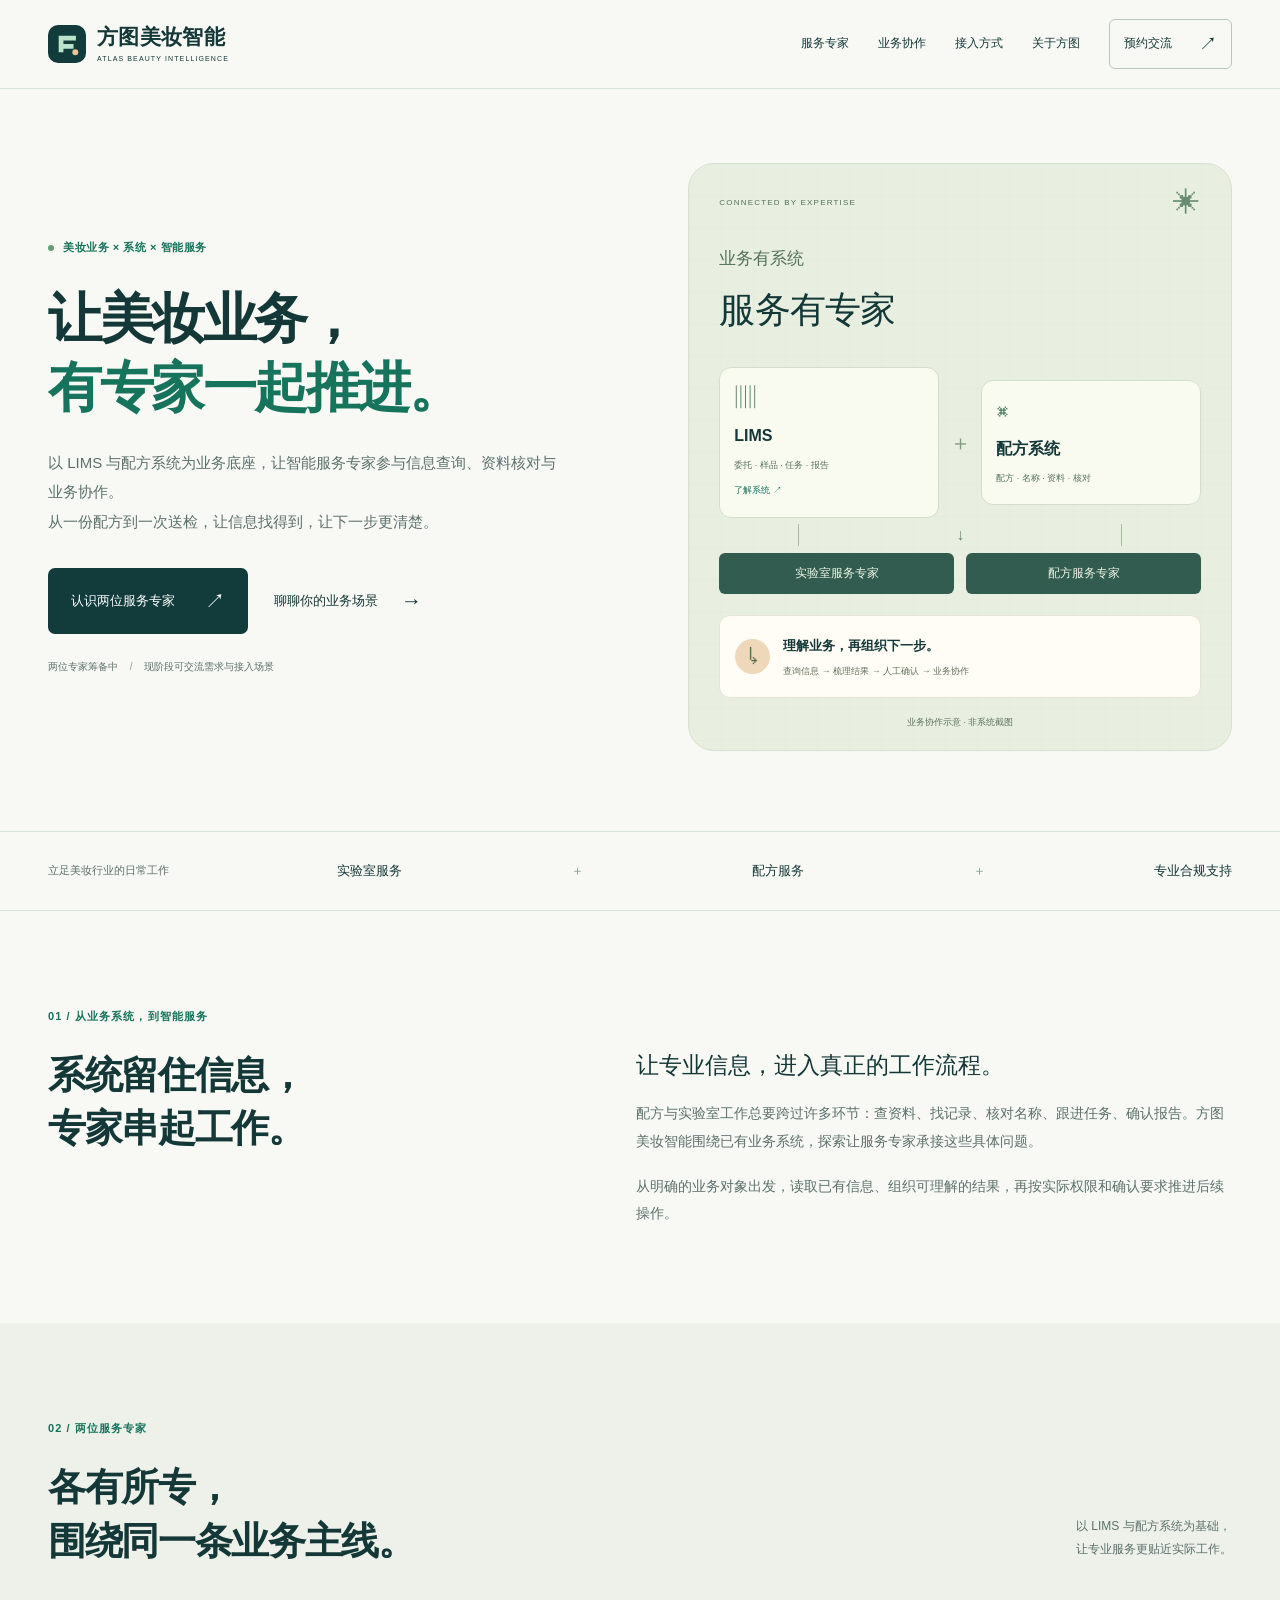
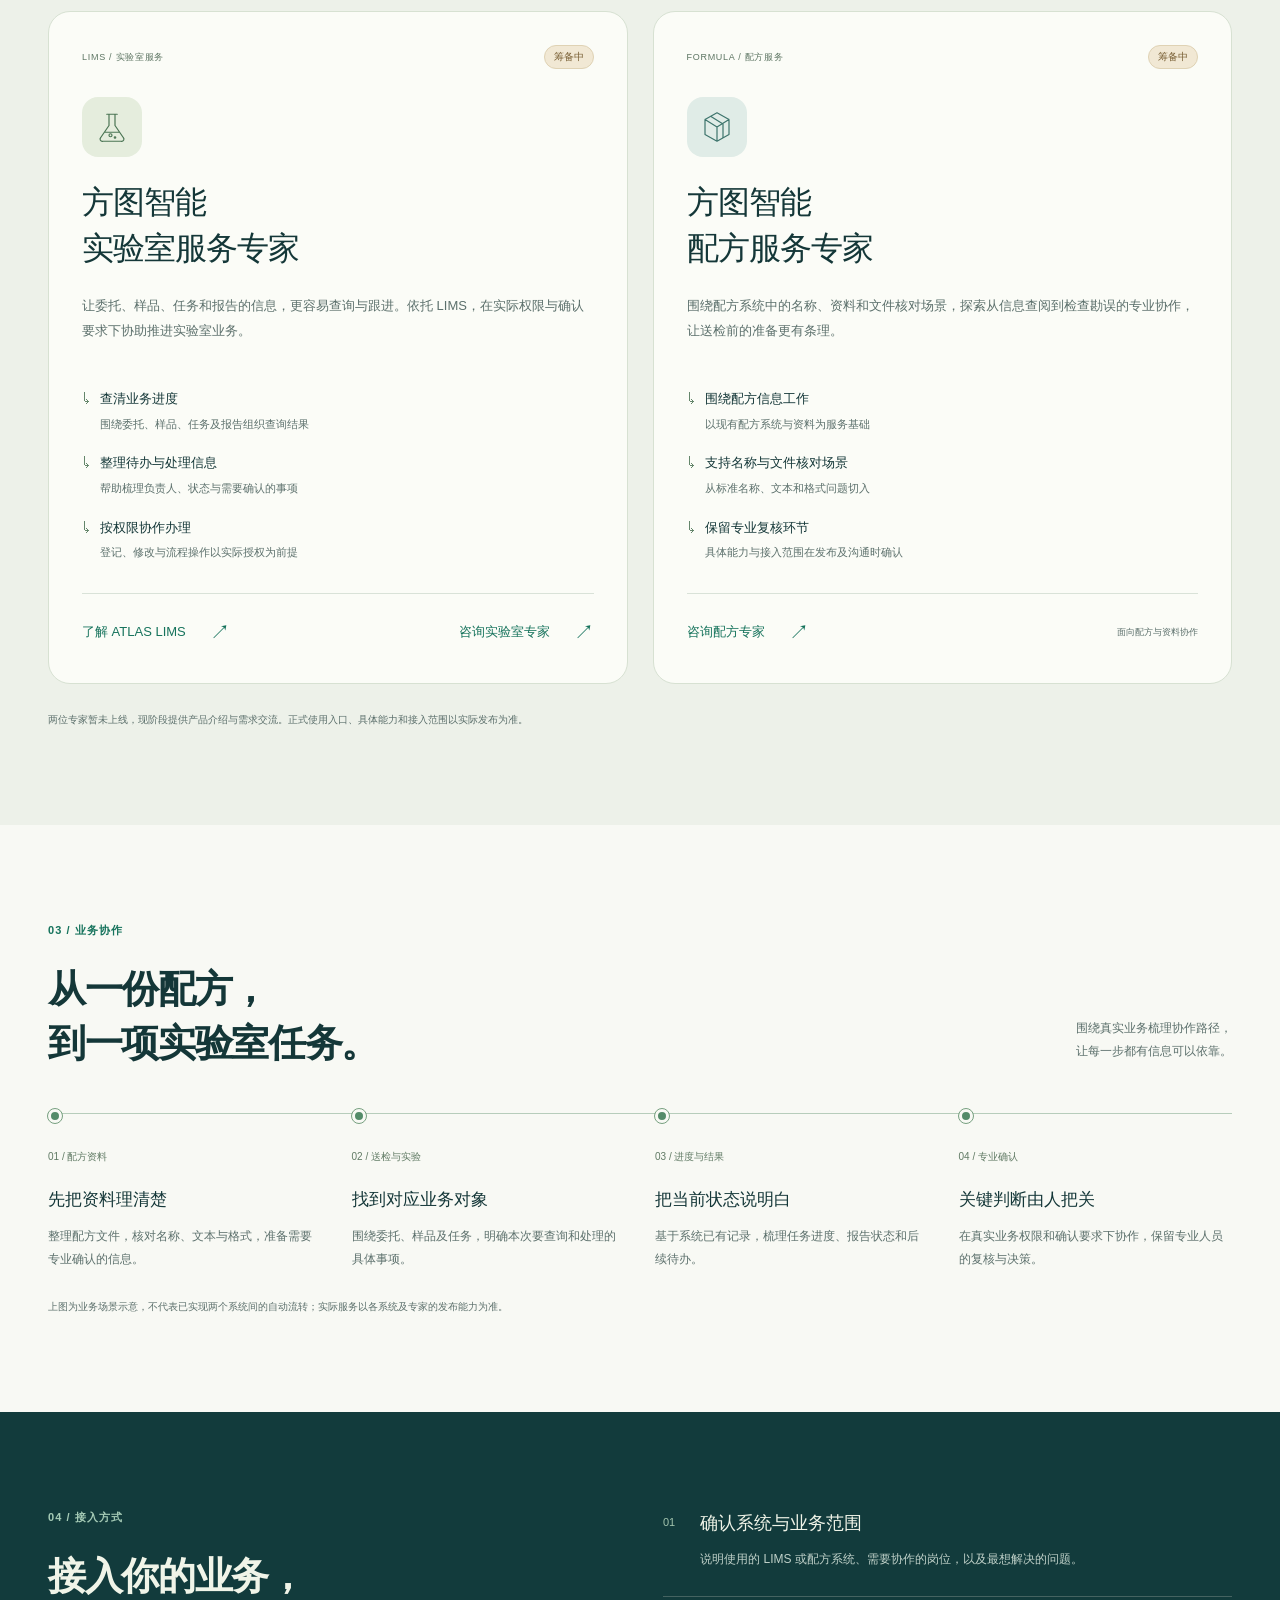
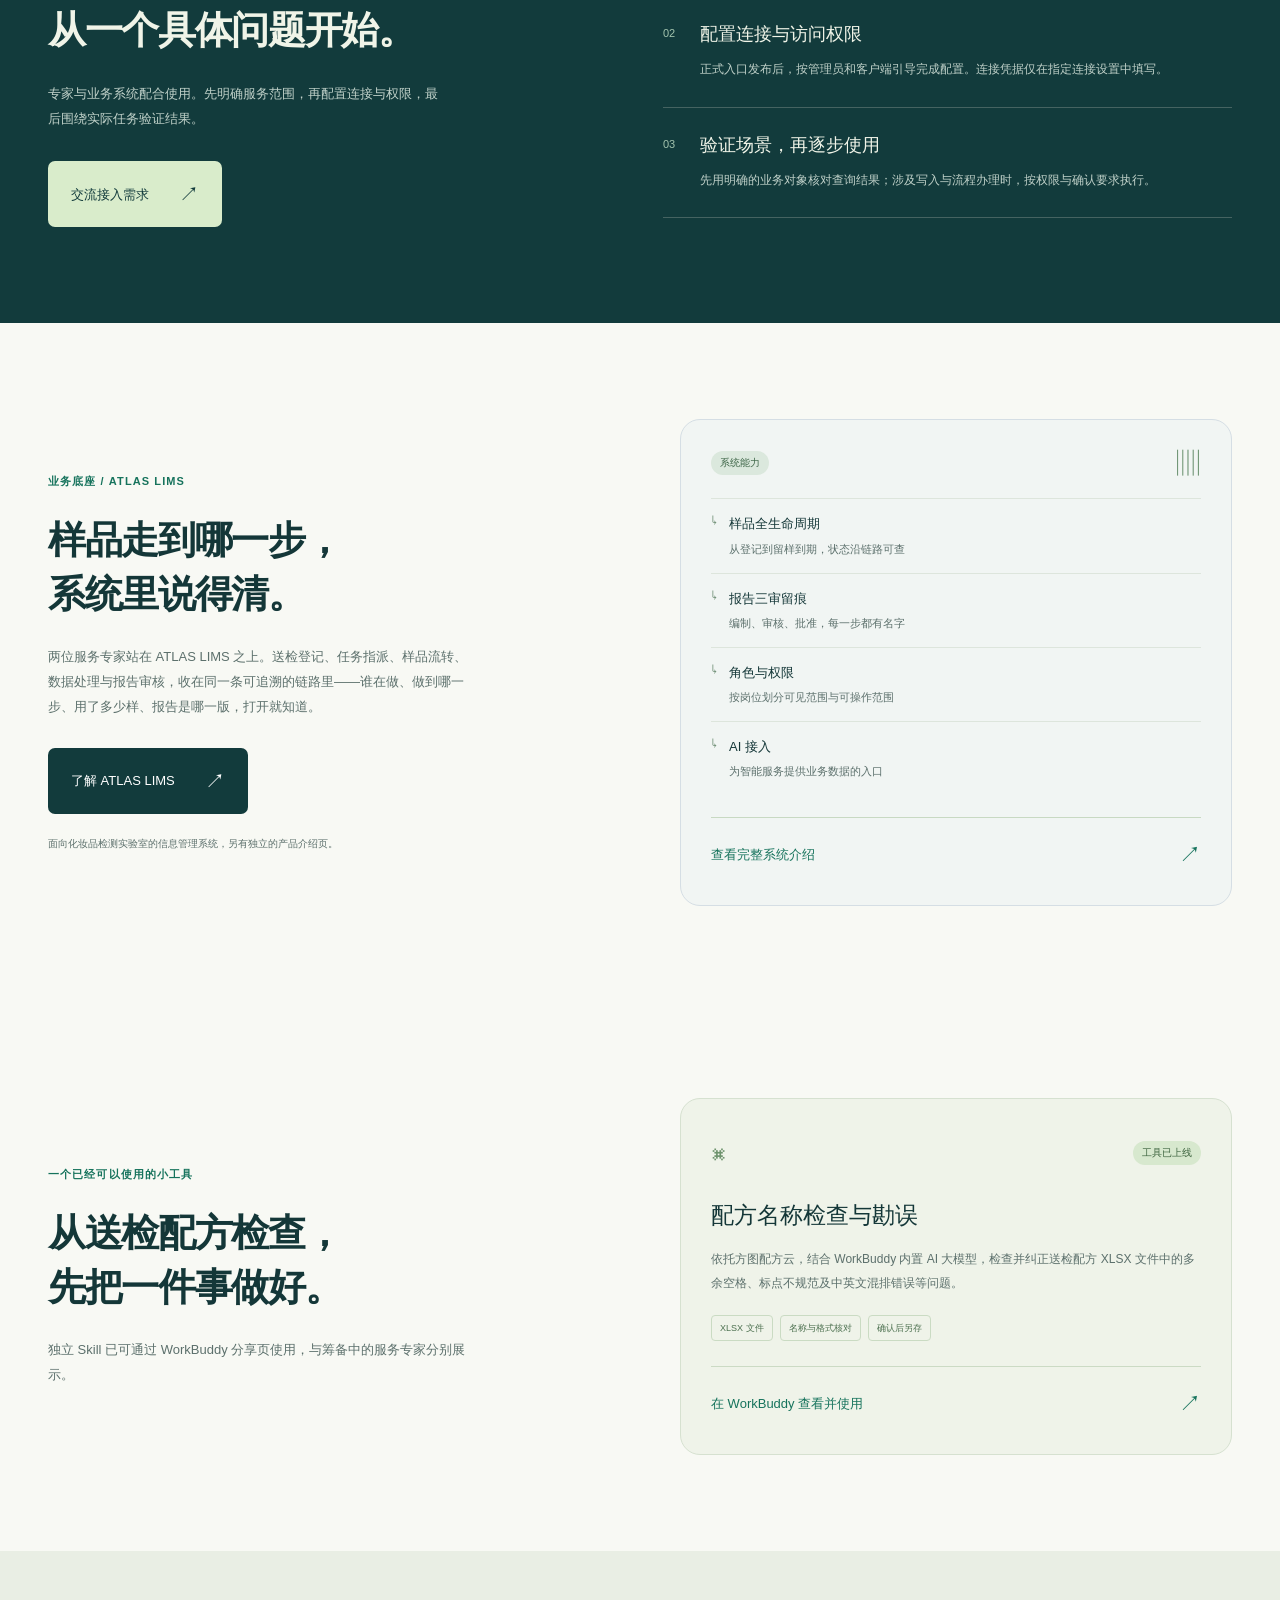
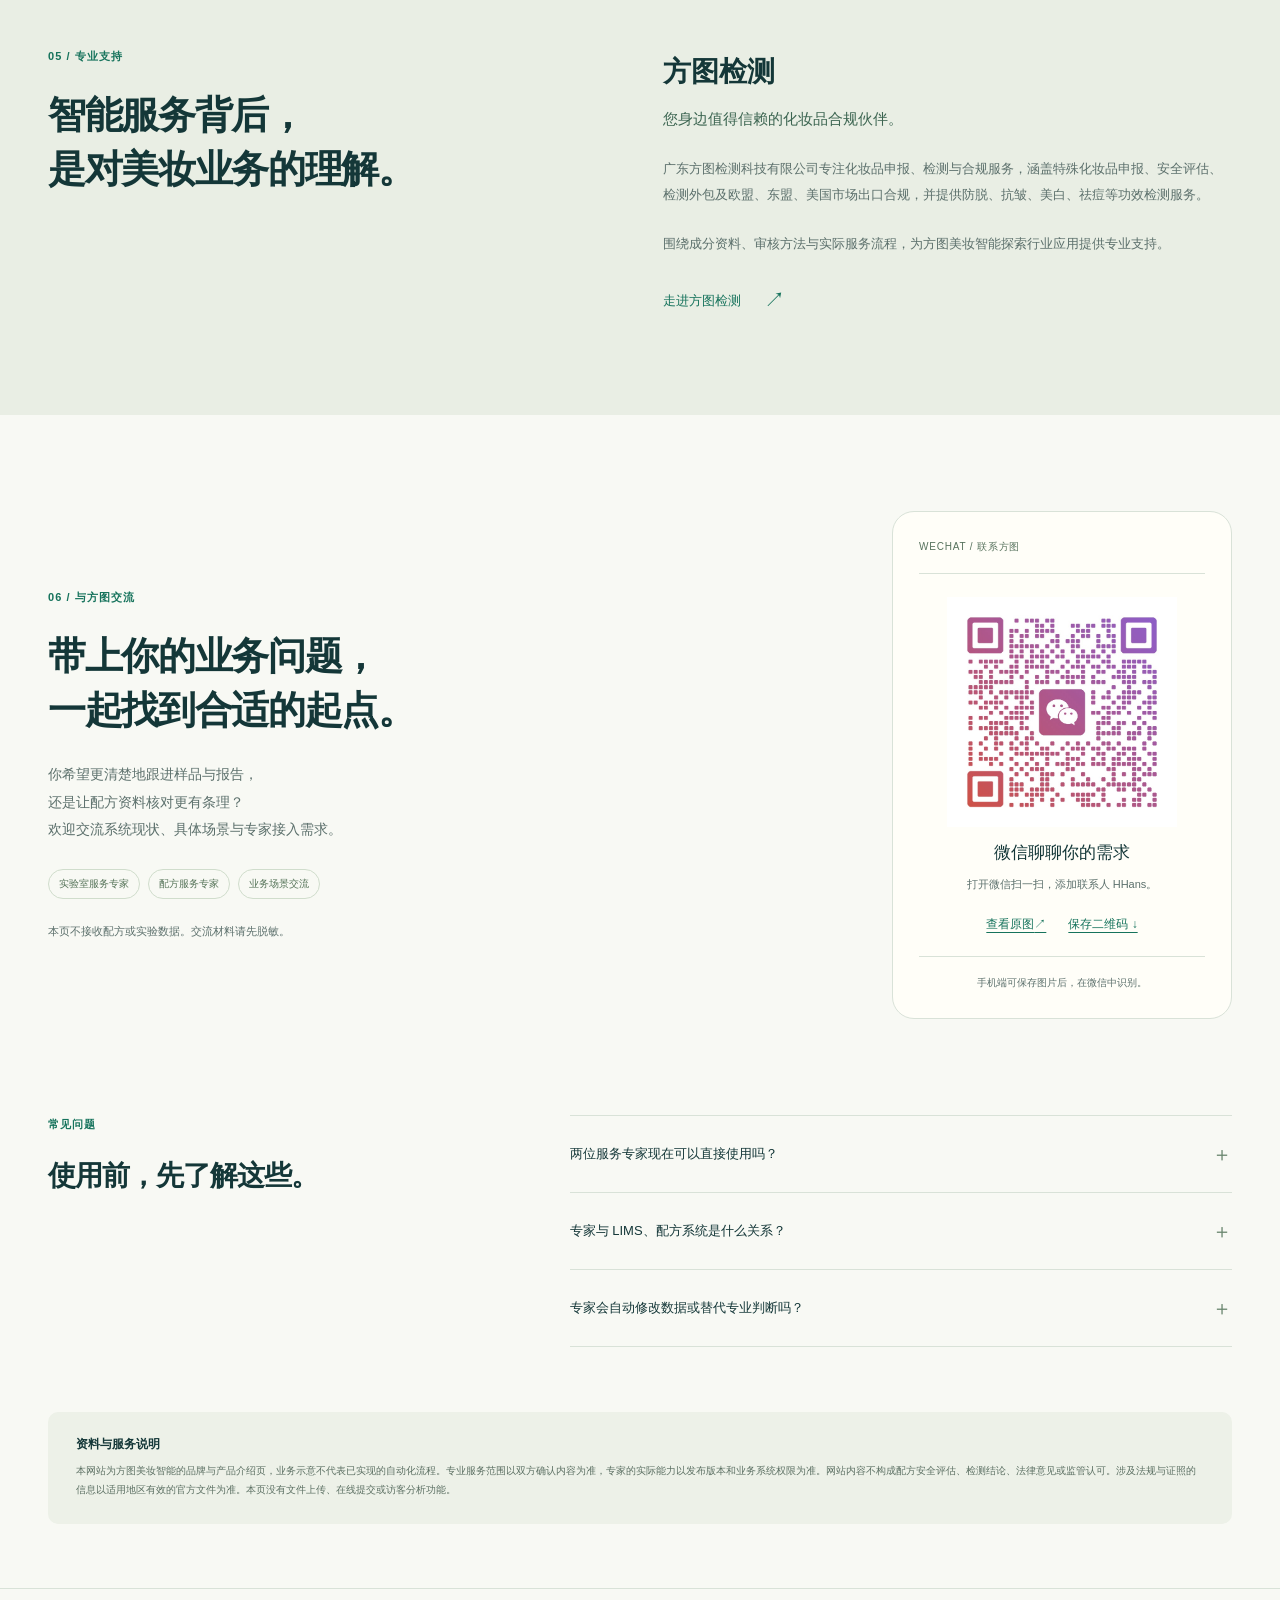
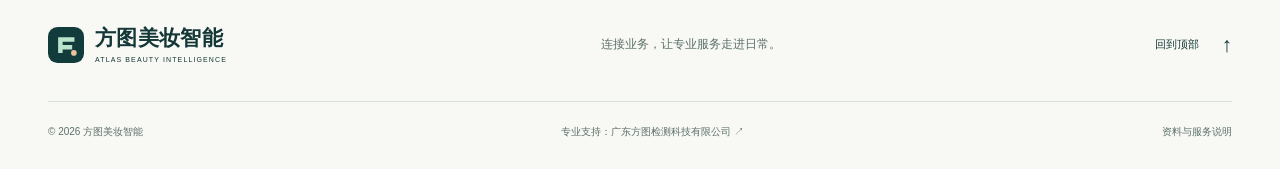
==== commit b5618d10: "feat: add ATLAS LIMS product page and link it from the homepage - Add lims/index.html: standalone AT" ====
--- a/index.html
+++ b/index.html
@@ -38,7 +38,7 @@
   <div class="hero-board" aria-label="系统与服务专家的业务协作示意">
     <div class="board-top"><span>CONNECTED BY EXPERTISE</span><span class="board-symbol" aria-hidden="true">✳</span></div>
     <div class="board-heading"><span>业务有系统</span><strong>服务有专家</strong></div>
-    <div class="board-systems"><div><span class="tiny-icon" aria-hidden="true">▥</span><strong>LIMS</strong><small>委托 · 样品 · 任务 · 报告</small></div><span class="board-plus" aria-hidden="true">＋</span><div><span class="tiny-icon" aria-hidden="true">⌘</span><strong>配方系统</strong><small>配方 · 名称 · 资料 · 核对</small></div></div>
+    <div class="board-systems"><a href="./lims/"><span class="tiny-icon" aria-hidden="true">▥</span><strong>LIMS</strong><small>委托 · 样品 · 任务 · 报告</small><i class="board-sys-more">了解系统 ↗</i></a><span class="board-plus" aria-hidden="true">＋</span><div><span class="tiny-icon" aria-hidden="true">⌘</span><strong>配方系统</strong><small>配方 · 名称 · 资料 · 核对</small></div></div>
     <div class="board-connector" aria-hidden="true"><span></span><i>↓</i><span></span></div>
     <div class="board-experts"><span>实验室服务专家</span><span>配方服务专家</span></div>
     <div class="board-result"><span class="result-icon" aria-hidden="true">↳</span><div><strong>理解业务，再组织下一步。</strong><small>查询信息 → 梳理结果 → 人工确认 → 业务协作</small></div></div>
@@ -50,16 +50,24 @@
 <section class="experts-section" id="experts" aria-labelledby="experts-title"><span class="anchor-target" id="products" aria-hidden="true"></span><div class="container section">
   <div class="section-heading"><div><p class="eyebrow section-kicker">02 / 两位服务专家</p><h2 id="experts-title">各有所专，<br>围绕同一条业务主线。</h2></div><p>以 LIMS 与配方系统为基础，<br>让专业服务更贴近实际工作。</p></div>
   <div class="expert-grid">
-    <article class="expert-card lab-card" id="lab-expert"><div class="expert-top"><span class="expert-type">LIMS / 实验室服务</span><span class="status-badge">筹备中</span></div><div class="expert-mark" aria-hidden="true"><svg viewBox="0 0 48 48"><path d="M17 7h14M20 7v15L9 38a3 3 0 0 0 3 5h24a3 3 0 0 0 3-5L28 22V7M15 31h18"/><circle cx="22" cy="35" r="2"/><circle cx="28" cy="38" r="1"/></svg></div><h3>方图智能<br>实验室服务专家</h3><p class="expert-description">让委托、样品、任务和报告的信息，更容易查询与跟进。依托 LIMS，在实际权限与确认要求下协助推进实验室业务。</p><ul class="expert-features"><li><strong>查清业务进度</strong><span>围绕委托、样品、任务及报告组织查询结果</span></li><li><strong>整理待办与处理信息</strong><span>帮助梳理负责人、状态与需要确认的事项</span></li><li><strong>按权限协作办理</strong><span>登记、修改与流程操作以实际授权为前提</span></li></ul><div class="expert-bottom"><a href="#contact">咨询实验室专家 <span aria-hidden="true">↗</span></a><span>面向实验室与送检协作</span></div></article>
+    <article class="expert-card lab-card" id="lab-expert"><div class="expert-top"><span class="expert-type">LIMS / 实验室服务</span><span class="status-badge">筹备中</span></div><div class="expert-mark" aria-hidden="true"><svg viewBox="0 0 48 48"><path d="M17 7h14M20 7v15L9 38a3 3 0 0 0 3 5h24a3 3 0 0 0 3-5L28 22V7M15 31h18"/><circle cx="22" cy="35" r="2"/><circle cx="28" cy="38" r="1"/></svg></div><h3>方图智能<br>实验室服务专家</h3><p class="expert-description">让委托、样品、任务和报告的信息，更容易查询与跟进。依托 LIMS，在实际权限与确认要求下协助推进实验室业务。</p><ul class="expert-features"><li><strong>查清业务进度</strong><span>围绕委托、样品、任务及报告组织查询结果</span></li><li><strong>整理待办与处理信息</strong><span>帮助梳理负责人、状态与需要确认的事项</span></li><li><strong>按权限协作办理</strong><span>登记、修改与流程操作以实际授权为前提</span></li></ul><div class="expert-bottom"><a href="./lims/">了解 ATLAS LIMS <span aria-hidden="true">↗</span></a><a href="#contact">咨询实验室专家 <span aria-hidden="true">↗</span></a></div></article>
     <article class="expert-card formula-card" id="formula-expert"><div class="expert-top"><span class="expert-type">FORMULA / 配方服务</span><span class="status-badge">筹备中</span></div><div class="expert-mark" aria-hidden="true"><svg viewBox="0 0 48 48"><path d="m24 5 16 9v20l-16 9-16-9V14ZM8 14l16 10 16-10M24 24v19"/><path d="m16 10 16 10v18"/></svg></div><h3>方图智能<br>配方服务专家</h3><p class="expert-description">围绕配方系统中的名称、资料和文件核对场景，探索从信息查阅到检查勘误的专业协作，让送检前的准备更有条理。</p><ul class="expert-features"><li><strong>围绕配方信息工作</strong><span>以现有配方系统与资料为服务基础</span></li><li><strong>支持名称与文件核对场景</strong><span>从标准名称、文本和格式问题切入</span></li><li><strong>保留专业复核环节</strong><span>具体能力与接入范围在发布及沟通时确认</span></li></ul><div class="expert-bottom"><a href="#contact">咨询配方专家 <span aria-hidden="true">↗</span></a><span>面向配方与资料协作</span></div></article>
   </div><p class="section-note">两位专家暂未上线，现阶段提供产品介绍与需求交流。正式使用入口、具体能力和接入范围以实际发布为准。</p>
 </div></section>
 <section class="section container workflow-section" id="workflow" aria-labelledby="workflow-title"><div class="section-heading"><div><p class="eyebrow section-kicker">03 / 业务协作</p><h2 id="workflow-title">从一份配方，<br>到一项实验室任务。</h2></div><p>围绕真实业务梳理协作路径，<br>让每一步都有信息可以依靠。</p></div><div class="workflow-track"><div><span>01 / 配方资料</span><h3>先把资料理清楚</h3><p>整理配方文件，核对名称、文本与格式，准备需要专业确认的信息。</p></div><div><span>02 / 送检与实验</span><h3>找到对应业务对象</h3><p>围绕委托、样品及任务，明确本次要查询和处理的具体事项。</p></div><div><span>03 / 进度与结果</span><h3>把当前状态说明白</h3><p>基于系统已有记录，梳理任务进度、报告状态和后续待办。</p></div><div><span>04 / 专业确认</span><h3>关键判断由人把关</h3><p>在真实业务权限和确认要求下协作，保留专业人员的复核与决策。</p></div></div><p class="section-note">上图为业务场景示意，不代表已实现两个系统间的自动流转；实际服务以各系统及专家的发布能力为准。</p></section>
 <section class="connection-section" id="expertise" aria-labelledby="connect-title"><div class="container section connection-grid"><div><p class="eyebrow section-kicker">04 / 接入方式</p><h2 id="connect-title">接入你的业务，<br>从一个具体问题开始。</h2><p class="connection-intro">专家与业务系统配合使用。先明确服务范围，再配置连接与权限，最后围绕实际任务验证结果。</p><a class="button button-light" href="#contact">交流接入需求 <span aria-hidden="true">↗</span></a></div><ol class="connection-steps"><li><span>01</span><div><h3>确认系统与业务范围</h3><p>说明使用的 LIMS 或配方系统、需要协作的岗位，以及最想解决的问题。</p></div></li><li><span>02</span><div><h3>配置连接与访问权限</h3><p>正式入口发布后，按管理员和客户端引导完成配置。连接凭据仅在指定连接设置中填写。</p></div></li><li><span>03</span><div><h3>验证场景，再逐步使用</h3><p>先用明确的业务对象核对查询结果；涉及写入与流程办理时，按权限与确认要求执行。</p></div></li></ol></div></section>
+<section class="section container lims-section" id="lims" aria-labelledby="lims-title">
+  <div class="lims-intro"><p class="eyebrow section-kicker">业务底座 / ATLAS LIMS</p><h2 id="lims-title">样品走到哪一步，<br>系统里说得清。</h2>
+    <p>两位服务专家站在 ATLAS LIMS 之上。送检登记、任务指派、样品流转、数据处理与报告审核，收在同一条可追溯的链路里——谁在做、做到哪一步、用了多少样、报告是哪一版，打开就知道。</p>
+    <a class="button button-primary" href="./lims/">了解 ATLAS LIMS <span aria-hidden="true">↗</span></a>
+    <p class="section-note">面向化妆品检测实验室的信息管理系统，另有独立的产品介绍页。</p>
+  </div>
+  <article class="lims-card"><div class="lims-card-top"><span class="lims-badge">系统能力</span><span class="lims-mark" aria-hidden="true">▥</span></div><ul class="lims-points"><li><strong>样品全生命周期</strong><span>从登记到留样到期，状态沿链路可查</span></li><li><strong>报告三审留痕</strong><span>编制、审核、批准，每一步都有名字</span></li><li><strong>角色与权限</strong><span>按岗位划分可见范围与可操作范围</span></li><li><strong>AI 接入</strong><span>为智能服务提供业务数据的入口</span></li></ul><a class="lims-link" href="./lims/">查看完整系统介绍 <span aria-hidden="true">↗</span></a></article>
+</section>
 <section class="section container tools-section" id="tools" aria-labelledby="tools-title"><div class="tools-intro"><p class="eyebrow section-kicker">一个已经可以使用的小工具</p><h2 id="tools-title">从送检配方检查，<br>先把一件事做好。</h2><p>独立 Skill 已可通过 WorkBuddy 分享页使用，与筹备中的服务专家分别展示。</p></div><article class="tool-card" id="formula-skill"><div class="tool-card-top"><span class="tool-icon" aria-hidden="true">⌘</span><span class="live-badge">工具已上线</span></div><h3>配方名称检查与勘误</h3><p>依托方图配方云，结合 WorkBuddy 内置 AI 大模型，检查并纠正送检配方 XLSX 文件中的多余空格、标点不规范及中英文混排错误等问题。</p><div class="tool-tags"><span>XLSX 文件</span><span>名称与格式核对</span><span>确认后另存</span></div><a class="tool-link" href="https://www.workbuddy.cn/share/asset?shareCode=xM1luM2P8OqMudIL4hFu3v&amp;sig=taQ05wT5ztWrdfn9" target="_blank" rel="noopener noreferrer">在 WorkBuddy 查看并使用 <span class="visually-hidden">配方名称检查与勘误（新窗口）</span><span aria-hidden="true">↗</span></a></article></section>
 <section class="company-section" id="company" aria-labelledby="company-title"><div class="container section company-grid"><div><p class="eyebrow section-kicker">05 / 专业支持</p><h2 id="company-title">智能服务背后，<br>是对美妆业务的理解。</h2></div><div class="company-copy"><p class="company-name">方图检测</p><p class="company-tagline">您身边值得信赖的化妆品合规伙伴。</p><p>广东方图检测科技有限公司专注化妆品申报、检测与合规服务，涵盖特殊化妆品申报、安全评估、检测外包及欧盟、东盟、美国市场出口合规，并提供防脱、抗皱、美白、祛痘等功效检测服务。</p><p>围绕成分资料、审核方法与实际服务流程，为方图美妆智能探索行业应用提供专业支持。</p><a class="text-link" href="https://www.atlaslabtest.com/" target="_blank" rel="noopener">走进方图检测 <span class="visually-hidden">（新窗口）</span><span aria-hidden="true">↗</span></a></div></div></section>
 <section class="section container contact-section" id="contact" aria-labelledby="contact-title"><div><p class="eyebrow section-kicker">06 / 与方图交流</p><h2 id="contact-title">带上你的业务问题，<br>一起找到合适的起点。</h2><p class="contact-description">你希望更清楚地跟进样品与报告，<br>还是让配方资料核对更有条理？<br>欢迎交流系统现状、具体场景与专家接入需求。</p><div class="contact-topics"><span>实验室服务专家</span><span>配方服务专家</span><span>业务场景交流</span></div><p class="contact-hint">本页不接收配方或实验数据。交流材料请先脱敏。</p></div><div class="contact-card"><p class="contact-card-label">WECHAT / 联系方图</p><a class="wechat-qr-preview" href="./assets/images/wechat-contact.jpg" target="_blank" rel="noopener" aria-label="查看方图美妆智能联系二维码原图（新窗口）"><img src="./assets/images/wechat-contact.jpg" width="888" height="1191" alt="方图美妆智能微信联系人二维码，联系人 HHans" loading="lazy"></a><h3>微信聊聊你的需求</h3><p>打开微信扫一扫，添加联系人 HHans。</p><div class="qr-actions"><a href="./assets/images/wechat-contact.jpg" target="_blank" rel="noopener">查看原图 <span class="visually-hidden">（新窗口）</span>↗</a><a href="./assets/images/wechat-contact.jpg" download="atlas-beauty-wechat.jpg">保存二维码 ↓</a></div><small>手机端可保存图片后，在微信中识别。</small></div></section>
-<section class="container faq-section" aria-labelledby="faq-title"><div><p class="eyebrow section-kicker">常见问题</p><h2 id="faq-title">使用前，先了解这些。</h2></div><div class="faq-list"><details><summary>两位服务专家现在可以直接使用吗？<span aria-hidden="true">＋</span></summary><p>方图智能实验室服务专家与方图智能配方服务专家暂未上线，现阶段可交流需求与接入场景。正式使用入口和具体能力以发布信息为准。独立的「配方名称检查与勘误」Skill 已提供 WorkBuddy 分享入口，可从工具区进入。</p></details><details><summary>专家与 LIMS、配方系统是什么关系？<span aria-hidden="true">＋</span></summary><p>业务系统提供记录、信息与业务规则，专家围绕具体目标组织查询和协作。专家并不意味着所有系统功能都能自动办理；具体可用操作取决于系统连接、业务权限和已发布的能力。</p></details><details><summary>专家会自动修改数据或替代专业判断吗？<span aria-hidden="true">＋</span></summary><p>AI 可能产生错误或遗漏。写入、审核、批准等操作应按系统实际权限与确认要求执行，重要结果需要人工核对。配方安全、实验结论和法规适用仍须由专业人员依据有效资料判断。</p></details></div></section>
+<section class="container faq-section" aria-labelledby="faq-title"><div><p class="eyebrow section-kicker">常见问题</p><h2 id="faq-title">使用前，先了解这些。</h2></div><div class="faq-list"><details><summary>两位服务专家现在可以直接使用吗？<span aria-hidden="true">＋</span></summary><p>方图智能实验室服务专家与方图智能配方服务专家暂未上线，现阶段可交流需求与接入场景。正式使用入口和具体能力以发布信息为准。独立的「配方名称检查与勘误」Skill 已提供 WorkBuddy 分享入口，可从工具区进入。</p></details><details><summary>专家与 LIMS、配方系统是什么关系？<span aria-hidden="true">＋</span></summary><p>业务系统提供记录、信息与业务规则，专家围绕具体目标组织查询和协作。专家并不意味着所有系统功能都能自动办理；具体可用操作取决于系统连接、业务权限和已发布的能力。业务系统的详细介绍见 <a class="inline-link" href="./lims/">ATLAS LIMS 产品说明</a>。</p></details><details><summary>专家会自动修改数据或替代专业判断吗？<span aria-hidden="true">＋</span></summary><p>AI 可能产生错误或遗漏。写入、审核、批准等操作应按系统实际权限与确认要求执行，重要结果需要人工核对。配方安全、实验结论和法规适用仍须由专业人员依据有效资料判断。</p></details></div></section>
 <aside class="container disclaimer" id="notice"><h2>资料与服务说明</h2><p>本网站为方图美妆智能的品牌与产品介绍页，业务示意不代表已实现的自动化流程。专业服务范围以双方确认内容为准，专家的实际能力以发布版本和业务系统权限为准。网站内容不构成配方安全评估、检测结论、法律意见或监管认可。涉及法规与证照的信息以适用地区有效的官方文件为准。本页没有文件上传、在线提交或访客分析功能。</p></aside>
 </main>
 <footer class="site-footer"><div class="container footer-main"><a class="brand" href="#top"><img src="./assets/icons/favicon.svg" width="36" height="36" alt=""><span>方图美妆智能<small>ATLAS BEAUTY INTELLIGENCE</small></span></a><p>连接业务，让专业服务走进日常。</p><a class="text-link" href="#top">回到顶部 <span aria-hidden="true">↑</span></a></div><div class="container footer-bottom"><span>© <span id="year">2026</span> 方图美妆智能</span><a href="https://www.atlaslabtest.com/" target="_blank" rel="noopener">专业支持：广东方图检测科技有限公司 <span class="visually-hidden">（新窗口）</span>↗</a><a href="#notice">资料与服务说明</a></div></footer>
--- a/css/style.css
+++ b/css/style.css
@@ -11,3 +11,31 @@
 @media(max-width:760px){html{scroll-padding-top:94px}.container{width:calc(100% - 40px)}.header-inner{min-height:76px;flex-wrap:wrap;gap:16px;padding-block:14px}.brand img{width:34px;height:34px}.brand>span{font-size:19px}.brand small{font-size:6px;letter-spacing:.14em}.site-nav{width:100%;flex-wrap:wrap;gap:14px;font-size:11px;padding-bottom:5px}.js-enabled .header-inner{flex-wrap:nowrap}.js-enabled .menu-toggle{display:block}.js-enabled .site-nav{display:none;position:absolute;top:100%;left:0;right:0;padding:15px 20px 20px;background:var(--paper);border-bottom:1px solid var(--line);box-shadow:0 12px 18px #1437380b}.js-enabled .site-nav.is-open{display:flex;flex-direction:column;align-items:stretch;gap:0}.js-enabled .site-nav a{display:flex;align-items:center;min-height:44px;padding:10px 12px}.js-enabled .site-nav .nav-cta{justify-content:space-between;margin-top:6px}.hero{grid-template-columns:1fr;padding-block:39px 40px;gap:36px}.hero h1{font-size:clamp(34px,6vw,47px);margin-bottom:22px}.hero .eyebrow{font-size:10px;margin-bottom:21px}.hero-description{font-size:14px;max-width:none}.hero-actions{gap:25px;margin-top:25px}.hero-actions .text-link{font-size:12px}.button{padding:13px 17px;gap:24px;font-size:12px}.hero-note{font-size:9px;margin-top:22px}.hero-board{max-width:550px;width:100%;margin-inline:auto;padding:25px}.board-heading{margin-block:20px}.board-heading strong{font-size:34px}.board-systems{grid-template-columns:1fr 18px 1fr;gap:9px}.board-systems>div{padding:17px 13px}.board-systems small{font-size:9px}.board-experts>span{font-size:11px}.board-result strong{font-size:13px}.board-result small{font-size:9px}.focus-strip>.container{flex-wrap:wrap;justify-content:center;gap:10px 17px;padding-block:18px;font-size:11px}.focus-strip span{flex-basis:100%;text-align:center;font-size:10px}.section{padding-block:62px}h2{font-size:32px}.section-kicker{font-size:10px;margin-bottom:18px}.intro-grid{grid-template-columns:1fr;gap:25px}.intro-grid>div>.lead{font-size:22px}.intro-grid>div>p{font-size:13px}.section-heading{display:block;margin-bottom:29px}.section-heading>p{font-size:11px;margin-top:20px}.expert-grid{grid-template-columns:1fr;gap:22px}.expert-card{padding:27px}.expert-type{font-size:9px}.expert-mark{margin-block:24px 20px;width:52px;height:52px;border-radius:13px}.expert-mark svg{width:31px;height:31px}.expert-card h3{font-size:29px}.expert-features{margin-block:24px 27px}.expert-bottom>span{width:auto}.section-note{font-size:10px;margin-top:22px}.workflow-track{grid-template-columns:1fr 1fr;gap:32px 25px;border-top:0;padding-top:0}.workflow-track>div{border-top:1px solid #b7cdbb;padding-top:20px}.workflow-track>div::before{top:-5px}.workflow-track h3{font-size:16px;margin-top:16px}.workflow-track p{font-size:12px}.connection-grid{grid-template-columns:1fr;gap:36px}.connection-intro{max-width:none;margin-block:22px 25px}.connection-steps li{gap:20px;padding-block:23px}.connection-steps h3{font-size:17px}.tools-section{grid-template-columns:1fr;gap:30px}.tools-intro>p:last-child{font-size:12px;max-width:none;margin-top:21px}.tool-card{padding:25px}.tool-card h3{font-size:22px}.company-grid{grid-template-columns:1fr;gap:28px}.company-name{font-size:25px}.company-tagline{font-size:14px}.company-copy>p:not(.company-name):not(.company-tagline){font-size:12px;margin-top:20px}.contact-section{grid-template-columns:1fr;gap:34px}.contact-section h2{font-size:32px}.contact-description{font-size:13px}.contact-hint{font-size:10px}.contact-card{width:100%;max-width:340px;margin-inline:auto;padding:24px}.faq-section{grid-template-columns:1fr;gap:27px;padding-bottom:43px}.faq-section h2{font-size:26px}.faq-list summary{font-size:12px}.disclaimer{padding:23px;margin-bottom:40px}.footer-main{flex-wrap:wrap;padding-block:29px;gap:24px}.footer-main>p{width:100%;order:3;font-size:11px}.footer-main .text-link{margin-left:auto;gap:12px}.footer-main .brand>span{font-size:18px}.footer-bottom{justify-content:flex-start;gap:12px 25px;font-size:10px}.footer-bottom>a:first-of-type{width:100%;order:3}}
 @media(max-width:380px){.hero h1{font-size:32px}.hero-actions{gap:18px}.hero-actions .text-link{gap:9px;font-size:11px}.hero-board{padding:21px}.board-result{padding:15px 11px;gap:10px}.board-result strong{font-size:11px}.board-result small{font-size:8px}.board-systems small{font-size:8px}.board-caption{font-size:8px}.expert-card{padding:23px}.expert-card h3{font-size:27px}.expert-bottom>span{width:100%}.workflow-track{grid-template-columns:1fr;gap:28px}.contact-section h2,h2{font-size:29px}.brand>span{font-size:18px}.header-inner{gap:10px}.container{width:calc(100% - 32px)}}
 @media(prefers-reduced-motion:reduce){html{scroll-behavior:auto}*,*::before,*::after{transition:none!important;animation:none!important}}
+
+/* ─────────────────────────────────────────────────────────────
+   ATLAS LIMS 入口（2026-11-03 新增）
+   新增规则集中在此，不改动上方既有规则
+   ───────────────────────────────────────────────────────────── */
+.board-systems>a{background:#f9fbf1;border:1px solid #d3dfca;border-radius:12px;padding:18px 14px;min-width:0;transition:background .2s,border-color .2s,transform .2s}
+.board-systems>a:hover{background:#f1f7e6;border-color:#a9c5a1;transform:translateY(-2px)}
+.board-sys-more{display:block;margin-top:9px;font-size:9px;font-style:normal;color:var(--green)}
+.inline-link{color:var(--green);text-decoration:underline;text-underline-offset:3px;text-decoration-thickness:1px}
+.inline-link:hover{color:#0f5a48}
+.lims-section{display:grid;grid-template-columns:1fr 1fr;gap:80px;align-items:center}
+.lims-intro>p:not(.section-kicker):not(.section-note){font-size:13px;color:var(--muted);line-height:1.95;max-width:430px;margin-top:23px}
+.lims-intro .button{margin-top:28px}
+.lims-intro .section-note{margin-top:20px}
+.lims-card{border:1px solid #d5dee4;border-radius:20px;background:#f1f5f3;padding:30px}
+.lims-card-top{display:flex;align-items:center;justify-content:space-between}
+.lims-badge{font-size:10px;border-radius:20px;padding:3px 9px;background:#dbe8dd;color:#3d6547}
+.lims-mark{font-size:26px;line-height:1;color:#6b9170}
+.lims-points{list-style:none;margin:22px 0 0;padding:0}
+.lims-points li{position:relative;padding:13px 0 13px 18px;border-top:1px solid #dde5dc}
+.lims-points li::before{content:'↳';position:absolute;left:0;top:13px;color:#64866b;font-size:12px}
+.lims-points strong{display:block;font-size:13px;font-weight:500}
+.lims-points span{display:block;font-size:11px;color:var(--muted);margin-top:4px}
+.lims-link{display:flex;justify-content:space-between;gap:15px;align-items:center;margin-top:22px;padding-top:17px;border-top:1px solid #c8d9c2;color:var(--green);font-size:13px;font-weight:500}
+.lims-link>span:last-child{font-size:22px}
+.expert-bottom a[href^="./lims"]{color:var(--green)}
+@media(max-width:760px){.lims-section{grid-template-columns:1fr;gap:32px}.lims-card{padding:25px}}
+
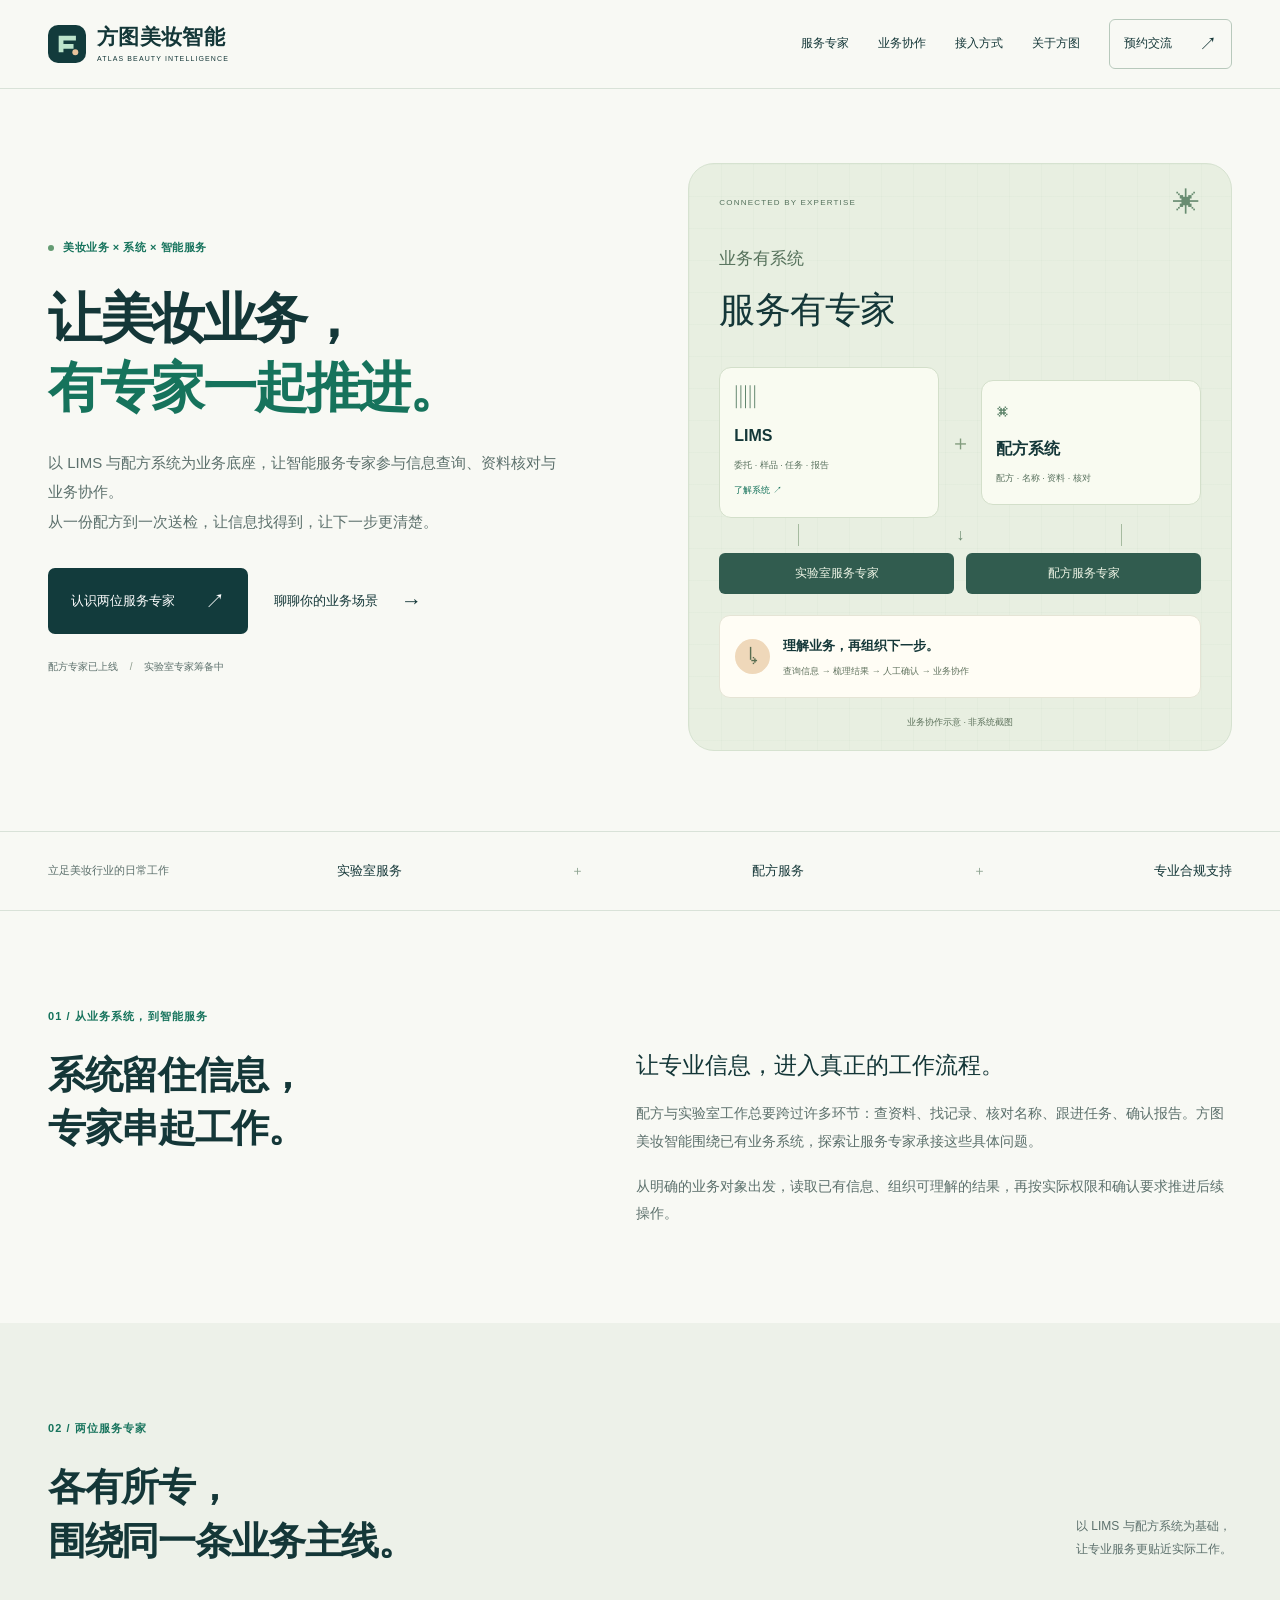
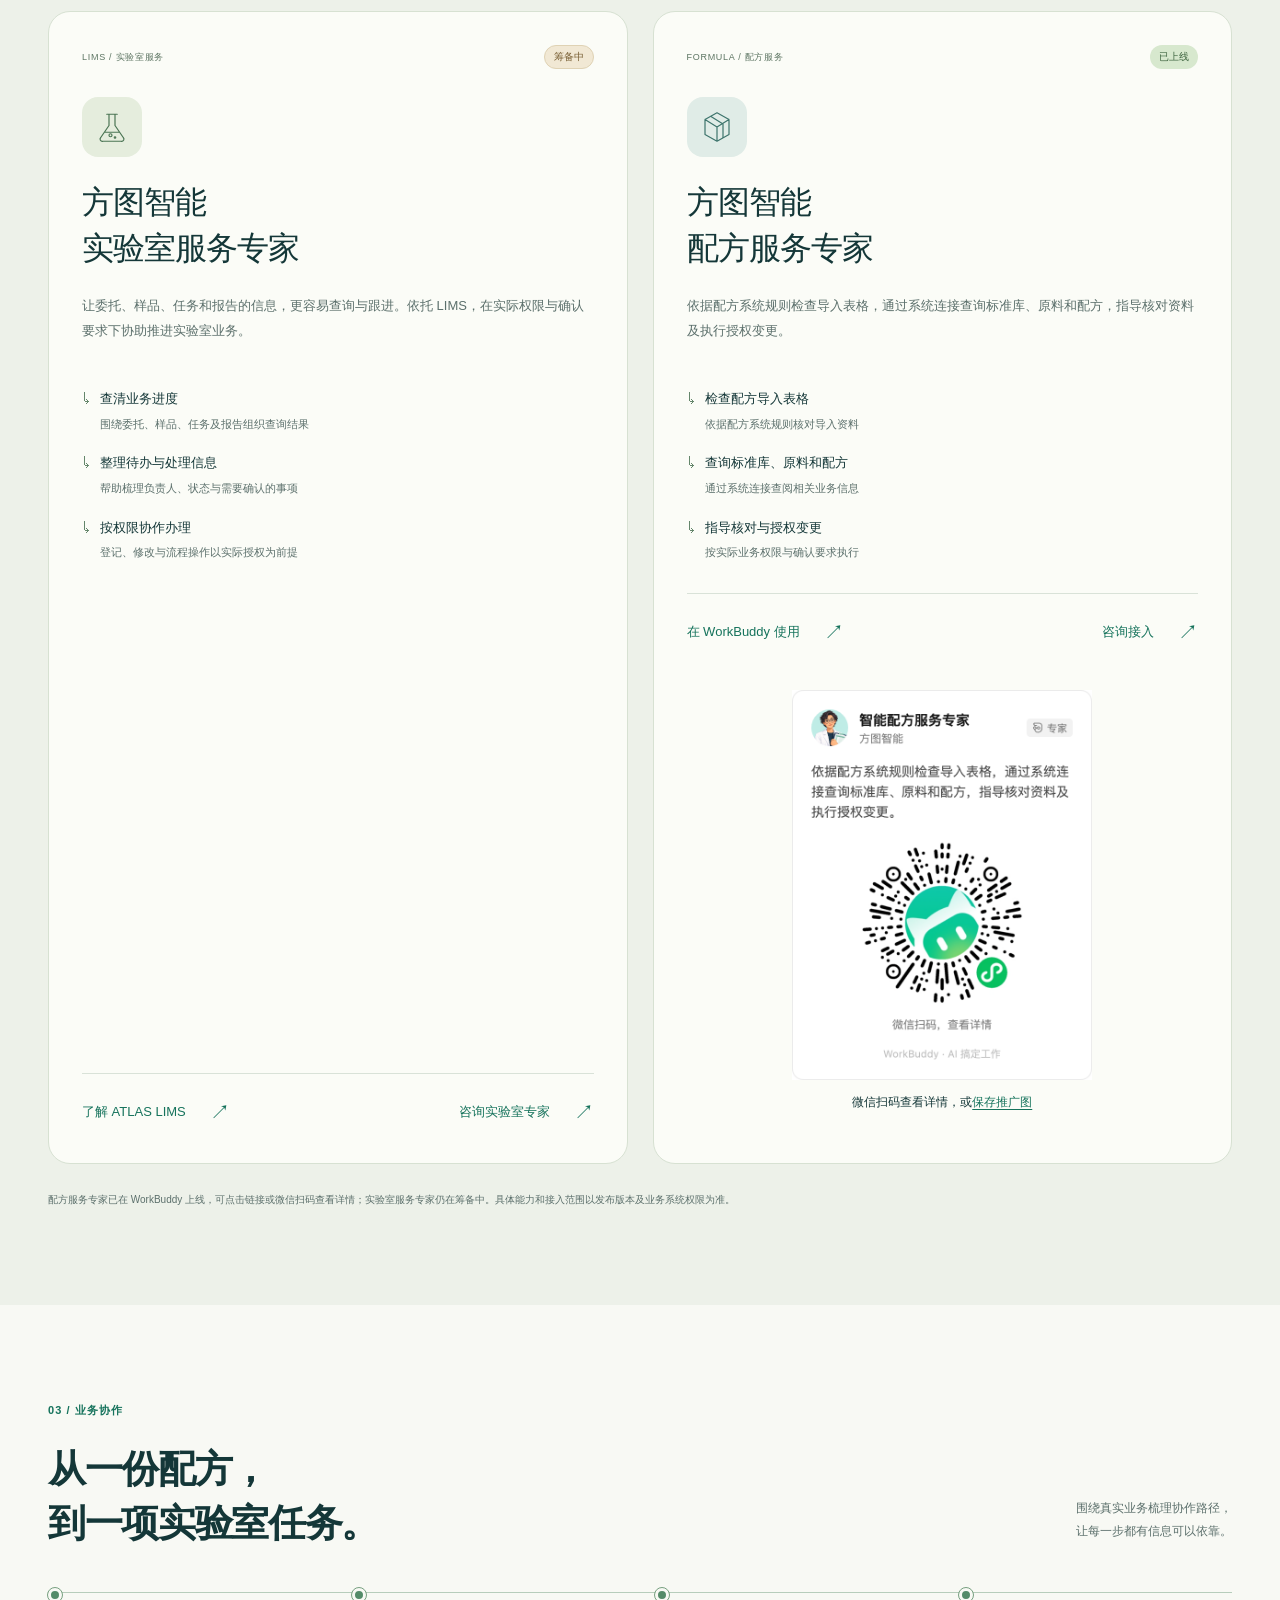
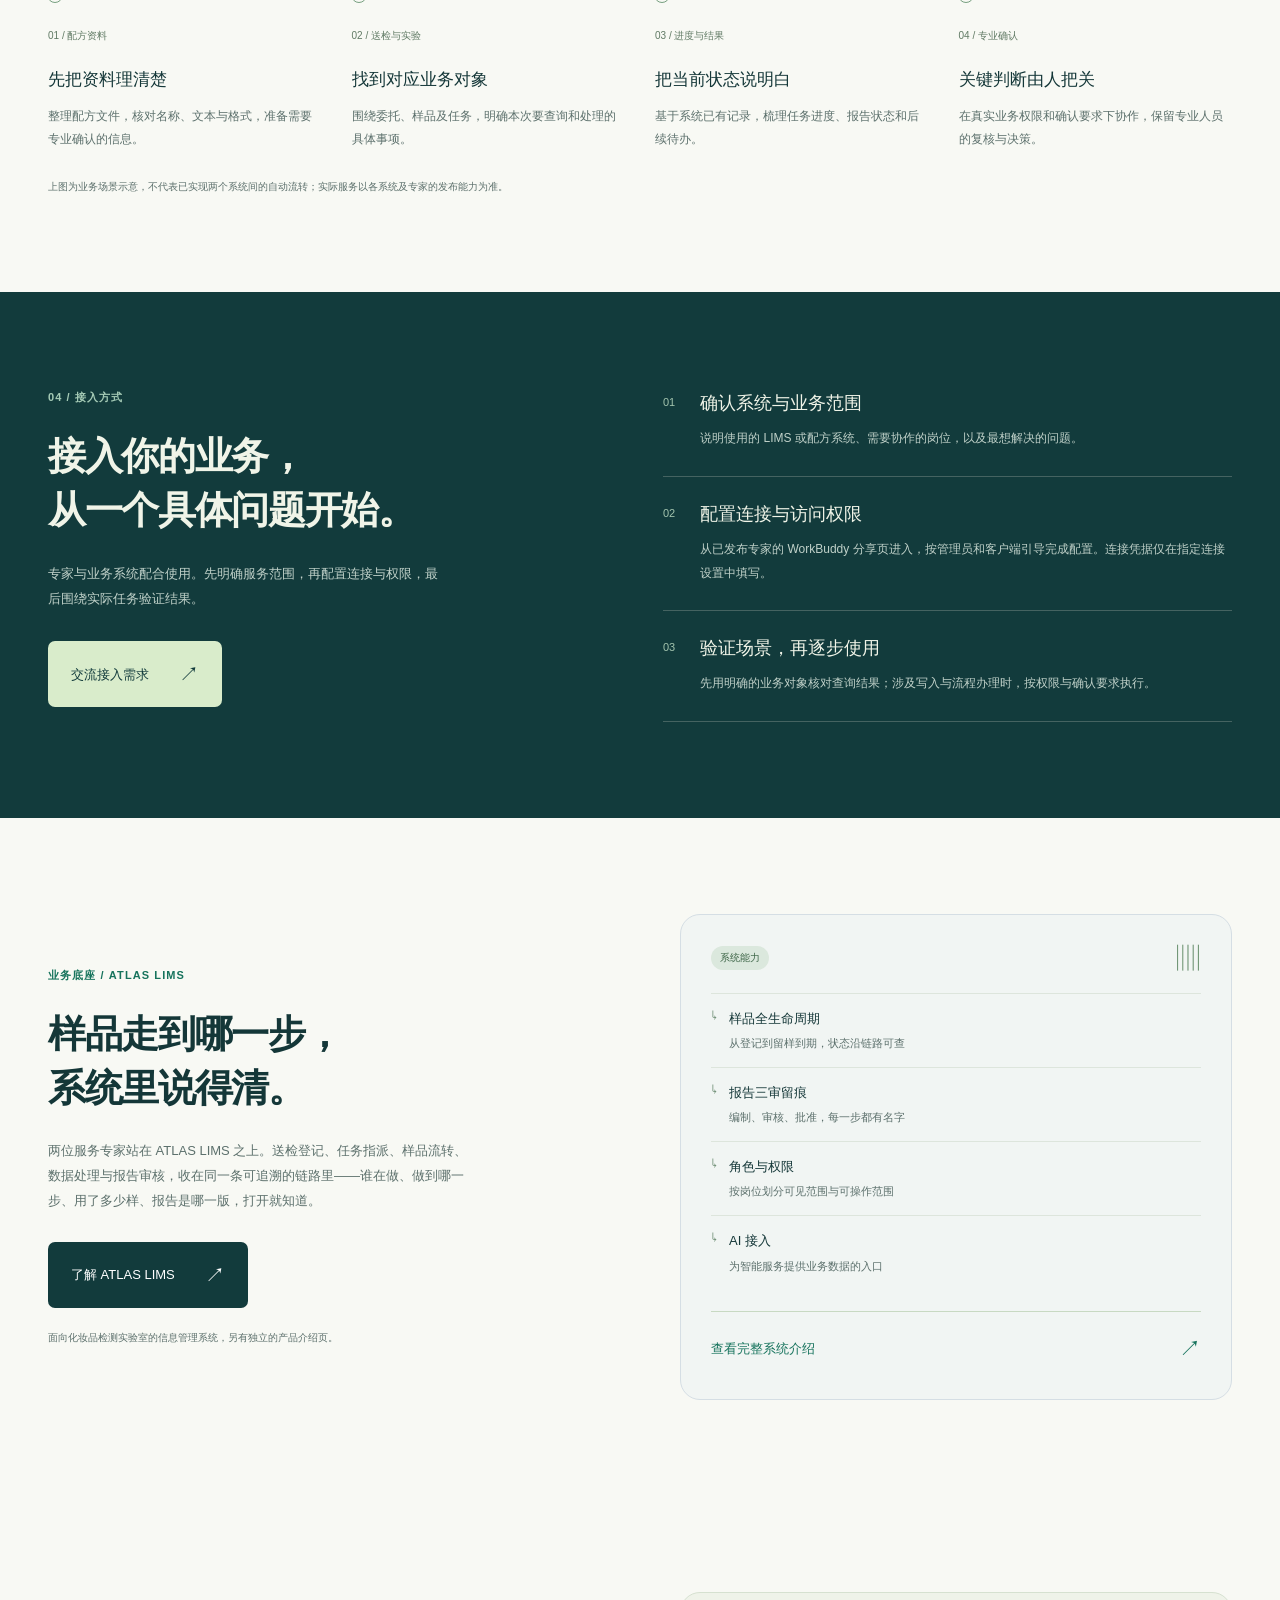
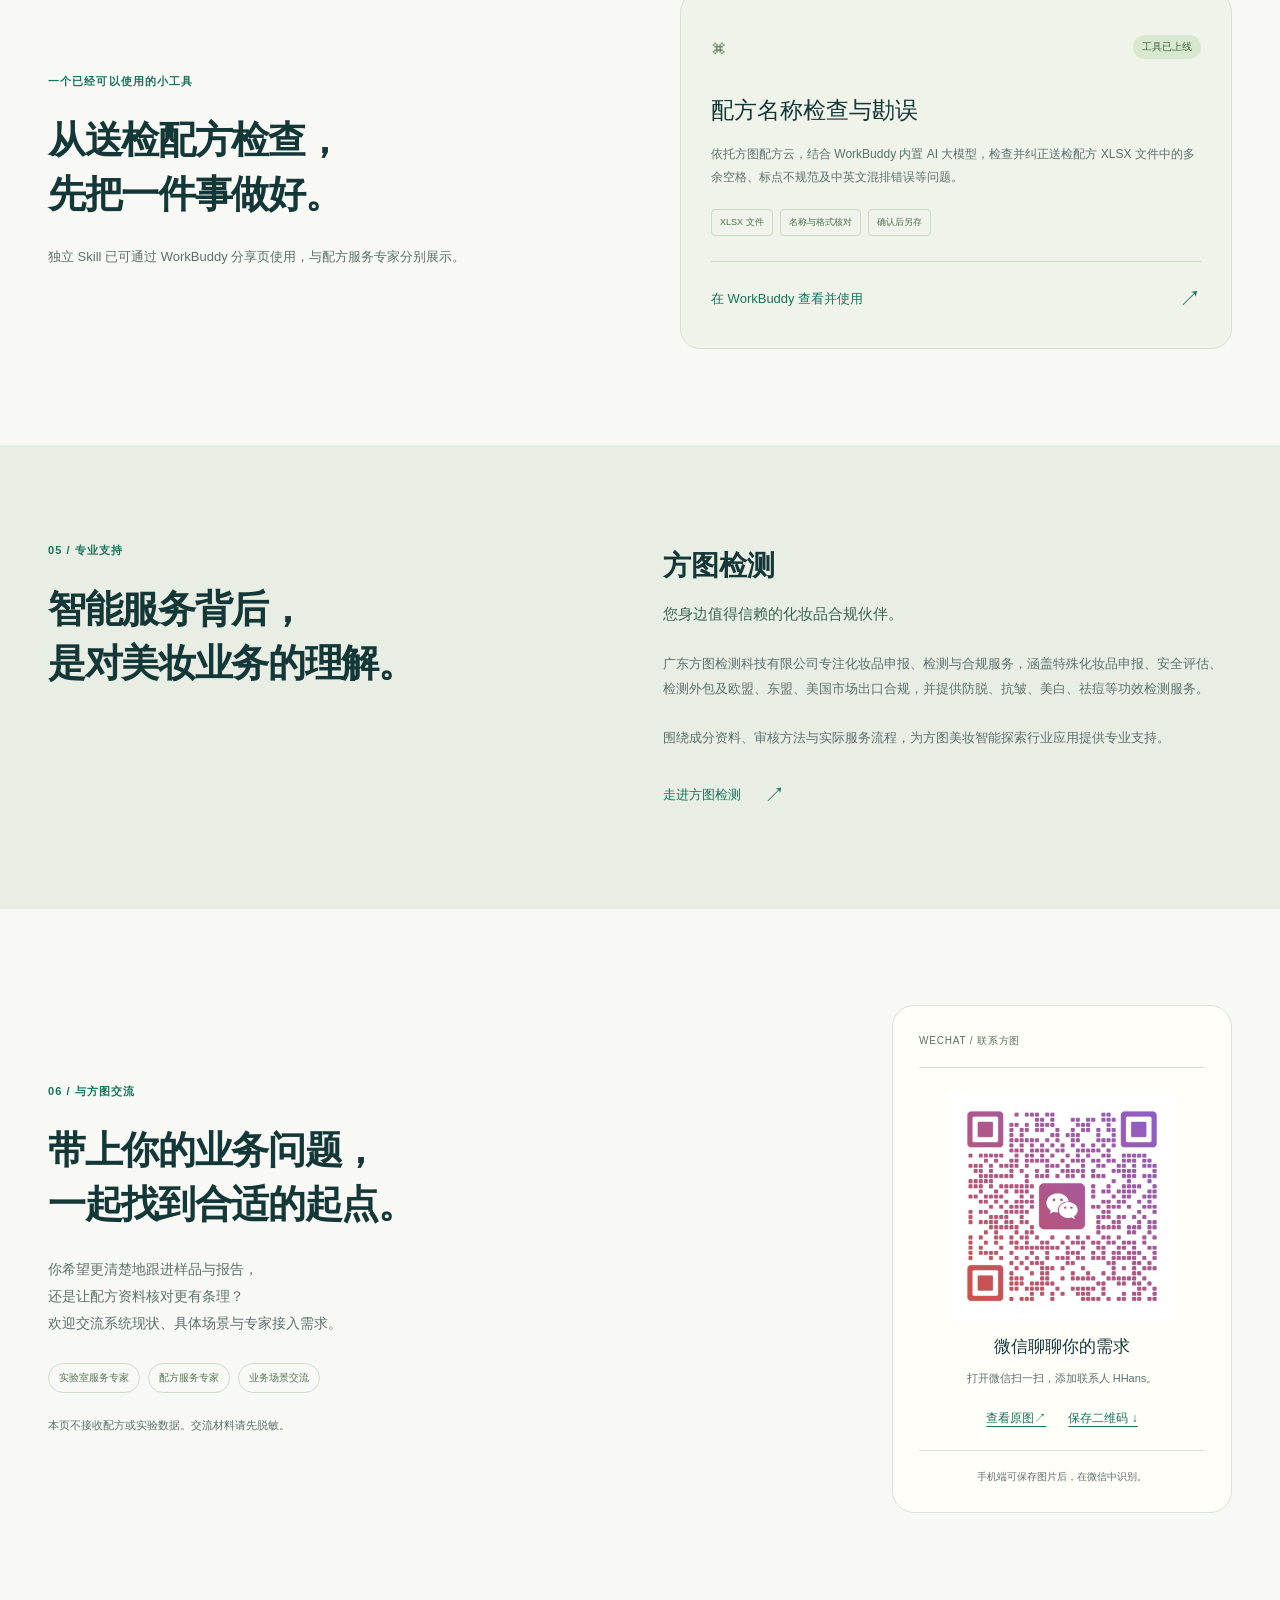
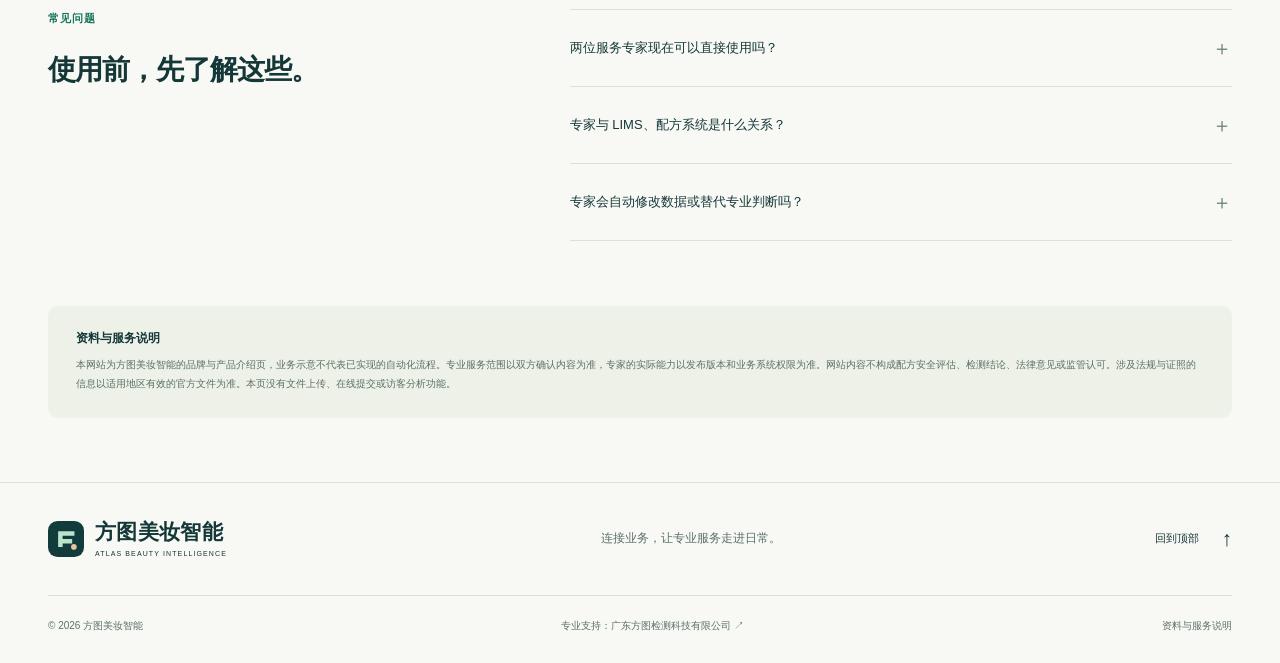
==== commit 6c2c28f6: "feat: publish formula expert promotion link and QR code" ====
--- a/index.html
+++ b/index.html
@@ -4,7 +4,7 @@
   <meta charset="utf-8">
   <meta name="viewport" content="width=device-width, initial-scale=1">
   <title>方图美妆智能｜连接配方与实验室的智能服务</title>
-  <meta name="description" content="方图美妆智能，以 LIMS 与配方系统为业务底座，打造方图智能实验室服务专家、方图智能配方服务专家。连接业务信息与工作流程，让美妆行业的查询、核对和协作更有条理。两位专家筹备中。">
+  <meta name="description" content="方图美妆智能，以 LIMS 与配方系统为业务底座，打造方图智能实验室服务专家、方图智能配方服务专家。连接业务信息与工作流程，让美妆行业的查询、核对和协作更有条理。配方专家已上线，实验室专家筹备中。">
   <meta name="theme-color" content="#123b3c">
   <meta name="color-scheme" content="light">
   <meta name="robots" content="index,follow">
@@ -33,7 +33,7 @@
     <h1 id="hero-title">让美妆业务，<br><em>有专家一起推进。</em></h1>
     <p class="hero-description">以 LIMS 与配方系统为业务底座，让智能服务专家参与信息查询、资料核对与业务协作。<br>从一份配方到一次送检，让信息找得到，让下一步更清楚。</p>
     <div class="hero-actions"><a class="button button-primary" href="#experts">认识两位服务专家 <span aria-hidden="true">↗</span></a><a class="text-link" href="#contact">聊聊你的业务场景 <span aria-hidden="true">→</span></a></div>
-    <p class="hero-note">两位专家筹备中 <span aria-hidden="true">/</span> 现阶段可交流需求与接入场景</p>
+    <p class="hero-note">配方专家已上线 <span aria-hidden="true">/</span> 实验室专家筹备中</p>
   </div>
   <div class="hero-board" aria-label="系统与服务专家的业务协作示意">
     <div class="board-top"><span>CONNECTED BY EXPERTISE</span><span class="board-symbol" aria-hidden="true">✳</span></div>
@@ -51,11 +51,11 @@
   <div class="section-heading"><div><p class="eyebrow section-kicker">02 / 两位服务专家</p><h2 id="experts-title">各有所专，<br>围绕同一条业务主线。</h2></div><p>以 LIMS 与配方系统为基础，<br>让专业服务更贴近实际工作。</p></div>
   <div class="expert-grid">
     <article class="expert-card lab-card" id="lab-expert"><div class="expert-top"><span class="expert-type">LIMS / 实验室服务</span><span class="status-badge">筹备中</span></div><div class="expert-mark" aria-hidden="true"><svg viewBox="0 0 48 48"><path d="M17 7h14M20 7v15L9 38a3 3 0 0 0 3 5h24a3 3 0 0 0 3-5L28 22V7M15 31h18"/><circle cx="22" cy="35" r="2"/><circle cx="28" cy="38" r="1"/></svg></div><h3>方图智能<br>实验室服务专家</h3><p class="expert-description">让委托、样品、任务和报告的信息，更容易查询与跟进。依托 LIMS，在实际权限与确认要求下协助推进实验室业务。</p><ul class="expert-features"><li><strong>查清业务进度</strong><span>围绕委托、样品、任务及报告组织查询结果</span></li><li><strong>整理待办与处理信息</strong><span>帮助梳理负责人、状态与需要确认的事项</span></li><li><strong>按权限协作办理</strong><span>登记、修改与流程操作以实际授权为前提</span></li></ul><div class="expert-bottom"><a href="./lims/">了解 ATLAS LIMS <span aria-hidden="true">↗</span></a><a href="#contact">咨询实验室专家 <span aria-hidden="true">↗</span></a></div></article>
-    <article class="expert-card formula-card" id="formula-expert"><div class="expert-top"><span class="expert-type">FORMULA / 配方服务</span><span class="status-badge">筹备中</span></div><div class="expert-mark" aria-hidden="true"><svg viewBox="0 0 48 48"><path d="m24 5 16 9v20l-16 9-16-9V14ZM8 14l16 10 16-10M24 24v19"/><path d="m16 10 16 10v18"/></svg></div><h3>方图智能<br>配方服务专家</h3><p class="expert-description">围绕配方系统中的名称、资料和文件核对场景，探索从信息查阅到检查勘误的专业协作，让送检前的准备更有条理。</p><ul class="expert-features"><li><strong>围绕配方信息工作</strong><span>以现有配方系统与资料为服务基础</span></li><li><strong>支持名称与文件核对场景</strong><span>从标准名称、文本和格式问题切入</span></li><li><strong>保留专业复核环节</strong><span>具体能力与接入范围在发布及沟通时确认</span></li></ul><div class="expert-bottom"><a href="#contact">咨询配方专家 <span aria-hidden="true">↗</span></a><span>面向配方与资料协作</span></div></article>
-  </div><p class="section-note">两位专家暂未上线，现阶段提供产品介绍与需求交流。正式使用入口、具体能力和接入范围以实际发布为准。</p>
+    <article class="expert-card formula-card" id="formula-expert"><div class="expert-top"><span class="expert-type">FORMULA / 配方服务</span><span class="live-badge">已上线</span></div><div class="expert-mark" aria-hidden="true"><svg viewBox="0 0 48 48"><path d="m24 5 16 9v20l-16 9-16-9V14ZM8 14l16 10 16-10M24 24v19"/><path d="m16 10 16 10v18"/></svg></div><h3>方图智能<br>配方服务专家</h3><p class="expert-description">依据配方系统规则检查导入表格，通过系统连接查询标准库、原料和配方，指导核对资料及执行授权变更。</p><ul class="expert-features"><li><strong>检查配方导入表格</strong><span>依据配方系统规则核对导入资料</span></li><li><strong>查询标准库、原料和配方</strong><span>通过系统连接查阅相关业务信息</span></li><li><strong>指导核对与授权变更</strong><span>按实际业务权限与确认要求执行</span></li></ul><div class="expert-bottom"><a href="https://www.workbuddy.cn/share/asset?shareCode=razlQW2KkHj8I51emCIyic&amp;sig=MsBw0qv2mtqGvBzf" target="_blank" rel="noopener noreferrer">在 WorkBuddy 使用 <span class="visually-hidden">配方服务专家（新窗口）</span><span aria-hidden="true">↗</span></a><a href="#contact">咨询接入 <span aria-hidden="true">↗</span></a></div><figure class="expert-share"><a href="./assets/images/formula-expert-workbuddy.png" target="_blank" rel="noopener" aria-label="查看配方专家推广二维码原图（新窗口）"><img src="./assets/images/formula-expert-workbuddy.png" width="652" height="848" alt="智能配方服务专家 WorkBuddy 推广图，微信扫码查看详情" loading="lazy" style="display:block;width:100%;max-width:300px;height:auto;margin:24px auto 0"></a><figcaption style="text-align:center;font-size:12px;margin-top:12px">微信扫码查看详情，或<a class="inline-link" href="./assets/images/formula-expert-workbuddy.png" download="formula-expert-workbuddy.png">保存推广图</a></figcaption></figure></article>
+  </div><p class="section-note">配方服务专家已在 WorkBuddy 上线，可点击链接或微信扫码查看详情；实验室服务专家仍在筹备中。具体能力和接入范围以发布版本及业务系统权限为准。</p>
 </div></section>
 <section class="section container workflow-section" id="workflow" aria-labelledby="workflow-title"><div class="section-heading"><div><p class="eyebrow section-kicker">03 / 业务协作</p><h2 id="workflow-title">从一份配方，<br>到一项实验室任务。</h2></div><p>围绕真实业务梳理协作路径，<br>让每一步都有信息可以依靠。</p></div><div class="workflow-track"><div><span>01 / 配方资料</span><h3>先把资料理清楚</h3><p>整理配方文件，核对名称、文本与格式，准备需要专业确认的信息。</p></div><div><span>02 / 送检与实验</span><h3>找到对应业务对象</h3><p>围绕委托、样品及任务，明确本次要查询和处理的具体事项。</p></div><div><span>03 / 进度与结果</span><h3>把当前状态说明白</h3><p>基于系统已有记录，梳理任务进度、报告状态和后续待办。</p></div><div><span>04 / 专业确认</span><h3>关键判断由人把关</h3><p>在真实业务权限和确认要求下协作，保留专业人员的复核与决策。</p></div></div><p class="section-note">上图为业务场景示意，不代表已实现两个系统间的自动流转；实际服务以各系统及专家的发布能力为准。</p></section>
-<section class="connection-section" id="expertise" aria-labelledby="connect-title"><div class="container section connection-grid"><div><p class="eyebrow section-kicker">04 / 接入方式</p><h2 id="connect-title">接入你的业务，<br>从一个具体问题开始。</h2><p class="connection-intro">专家与业务系统配合使用。先明确服务范围，再配置连接与权限，最后围绕实际任务验证结果。</p><a class="button button-light" href="#contact">交流接入需求 <span aria-hidden="true">↗</span></a></div><ol class="connection-steps"><li><span>01</span><div><h3>确认系统与业务范围</h3><p>说明使用的 LIMS 或配方系统、需要协作的岗位，以及最想解决的问题。</p></div></li><li><span>02</span><div><h3>配置连接与访问权限</h3><p>正式入口发布后，按管理员和客户端引导完成配置。连接凭据仅在指定连接设置中填写。</p></div></li><li><span>03</span><div><h3>验证场景，再逐步使用</h3><p>先用明确的业务对象核对查询结果；涉及写入与流程办理时，按权限与确认要求执行。</p></div></li></ol></div></section>
+<section class="connection-section" id="expertise" aria-labelledby="connect-title"><div class="container section connection-grid"><div><p class="eyebrow section-kicker">04 / 接入方式</p><h2 id="connect-title">接入你的业务，<br>从一个具体问题开始。</h2><p class="connection-intro">专家与业务系统配合使用。先明确服务范围，再配置连接与权限，最后围绕实际任务验证结果。</p><a class="button button-light" href="#contact">交流接入需求 <span aria-hidden="true">↗</span></a></div><ol class="connection-steps"><li><span>01</span><div><h3>确认系统与业务范围</h3><p>说明使用的 LIMS 或配方系统、需要协作的岗位，以及最想解决的问题。</p></div></li><li><span>02</span><div><h3>配置连接与访问权限</h3><p>从已发布专家的 WorkBuddy 分享页进入，按管理员和客户端引导完成配置。连接凭据仅在指定连接设置中填写。</p></div></li><li><span>03</span><div><h3>验证场景，再逐步使用</h3><p>先用明确的业务对象核对查询结果；涉及写入与流程办理时，按权限与确认要求执行。</p></div></li></ol></div></section>
 <section class="section container lims-section" id="lims" aria-labelledby="lims-title">
   <div class="lims-intro"><p class="eyebrow section-kicker">业务底座 / ATLAS LIMS</p><h2 id="lims-title">样品走到哪一步，<br>系统里说得清。</h2>
     <p>两位服务专家站在 ATLAS LIMS 之上。送检登记、任务指派、样品流转、数据处理与报告审核，收在同一条可追溯的链路里——谁在做、做到哪一步、用了多少样、报告是哪一版，打开就知道。</p>
@@ -64,10 +64,10 @@
   </div>
   <article class="lims-card"><div class="lims-card-top"><span class="lims-badge">系统能力</span><span class="lims-mark" aria-hidden="true">▥</span></div><ul class="lims-points"><li><strong>样品全生命周期</strong><span>从登记到留样到期，状态沿链路可查</span></li><li><strong>报告三审留痕</strong><span>编制、审核、批准，每一步都有名字</span></li><li><strong>角色与权限</strong><span>按岗位划分可见范围与可操作范围</span></li><li><strong>AI 接入</strong><span>为智能服务提供业务数据的入口</span></li></ul><a class="lims-link" href="./lims/">查看完整系统介绍 <span aria-hidden="true">↗</span></a></article>
 </section>
-<section class="section container tools-section" id="tools" aria-labelledby="tools-title"><div class="tools-intro"><p class="eyebrow section-kicker">一个已经可以使用的小工具</p><h2 id="tools-title">从送检配方检查，<br>先把一件事做好。</h2><p>独立 Skill 已可通过 WorkBuddy 分享页使用，与筹备中的服务专家分别展示。</p></div><article class="tool-card" id="formula-skill"><div class="tool-card-top"><span class="tool-icon" aria-hidden="true">⌘</span><span class="live-badge">工具已上线</span></div><h3>配方名称检查与勘误</h3><p>依托方图配方云，结合 WorkBuddy 内置 AI 大模型，检查并纠正送检配方 XLSX 文件中的多余空格、标点不规范及中英文混排错误等问题。</p><div class="tool-tags"><span>XLSX 文件</span><span>名称与格式核对</span><span>确认后另存</span></div><a class="tool-link" href="https://www.workbuddy.cn/share/asset?shareCode=xM1luM2P8OqMudIL4hFu3v&amp;sig=taQ05wT5ztWrdfn9" target="_blank" rel="noopener noreferrer">在 WorkBuddy 查看并使用 <span class="visually-hidden">配方名称检查与勘误（新窗口）</span><span aria-hidden="true">↗</span></a></article></section>
+<section class="section container tools-section" id="tools" aria-labelledby="tools-title"><div class="tools-intro"><p class="eyebrow section-kicker">一个已经可以使用的小工具</p><h2 id="tools-title">从送检配方检查，<br>先把一件事做好。</h2><p>独立 Skill 已可通过 WorkBuddy 分享页使用，与配方服务专家分别展示。</p></div><article class="tool-card" id="formula-skill"><div class="tool-card-top"><span class="tool-icon" aria-hidden="true">⌘</span><span class="live-badge">工具已上线</span></div><h3>配方名称检查与勘误</h3><p>依托方图配方云，结合 WorkBuddy 内置 AI 大模型，检查并纠正送检配方 XLSX 文件中的多余空格、标点不规范及中英文混排错误等问题。</p><div class="tool-tags"><span>XLSX 文件</span><span>名称与格式核对</span><span>确认后另存</span></div><a class="tool-link" href="https://www.workbuddy.cn/share/asset?shareCode=xM1luM2P8OqMudIL4hFu3v&amp;sig=taQ05wT5ztWrdfn9" target="_blank" rel="noopener noreferrer">在 WorkBuddy 查看并使用 <span class="visually-hidden">配方名称检查与勘误（新窗口）</span><span aria-hidden="true">↗</span></a></article></section>
 <section class="company-section" id="company" aria-labelledby="company-title"><div class="container section company-grid"><div><p class="eyebrow section-kicker">05 / 专业支持</p><h2 id="company-title">智能服务背后，<br>是对美妆业务的理解。</h2></div><div class="company-copy"><p class="company-name">方图检测</p><p class="company-tagline">您身边值得信赖的化妆品合规伙伴。</p><p>广东方图检测科技有限公司专注化妆品申报、检测与合规服务，涵盖特殊化妆品申报、安全评估、检测外包及欧盟、东盟、美国市场出口合规，并提供防脱、抗皱、美白、祛痘等功效检测服务。</p><p>围绕成分资料、审核方法与实际服务流程，为方图美妆智能探索行业应用提供专业支持。</p><a class="text-link" href="https://www.atlaslabtest.com/" target="_blank" rel="noopener">走进方图检测 <span class="visually-hidden">（新窗口）</span><span aria-hidden="true">↗</span></a></div></div></section>
 <section class="section container contact-section" id="contact" aria-labelledby="contact-title"><div><p class="eyebrow section-kicker">06 / 与方图交流</p><h2 id="contact-title">带上你的业务问题，<br>一起找到合适的起点。</h2><p class="contact-description">你希望更清楚地跟进样品与报告，<br>还是让配方资料核对更有条理？<br>欢迎交流系统现状、具体场景与专家接入需求。</p><div class="contact-topics"><span>实验室服务专家</span><span>配方服务专家</span><span>业务场景交流</span></div><p class="contact-hint">本页不接收配方或实验数据。交流材料请先脱敏。</p></div><div class="contact-card"><p class="contact-card-label">WECHAT / 联系方图</p><a class="wechat-qr-preview" href="./assets/images/wechat-contact.jpg" target="_blank" rel="noopener" aria-label="查看方图美妆智能联系二维码原图（新窗口）"><img src="./assets/images/wechat-contact.jpg" width="888" height="1191" alt="方图美妆智能微信联系人二维码，联系人 HHans" loading="lazy"></a><h3>微信聊聊你的需求</h3><p>打开微信扫一扫，添加联系人 HHans。</p><div class="qr-actions"><a href="./assets/images/wechat-contact.jpg" target="_blank" rel="noopener">查看原图 <span class="visually-hidden">（新窗口）</span>↗</a><a href="./assets/images/wechat-contact.jpg" download="atlas-beauty-wechat.jpg">保存二维码 ↓</a></div><small>手机端可保存图片后，在微信中识别。</small></div></section>
-<section class="container faq-section" aria-labelledby="faq-title"><div><p class="eyebrow section-kicker">常见问题</p><h2 id="faq-title">使用前，先了解这些。</h2></div><div class="faq-list"><details><summary>两位服务专家现在可以直接使用吗？<span aria-hidden="true">＋</span></summary><p>方图智能实验室服务专家与方图智能配方服务专家暂未上线，现阶段可交流需求与接入场景。正式使用入口和具体能力以发布信息为准。独立的「配方名称检查与勘误」Skill 已提供 WorkBuddy 分享入口，可从工具区进入。</p></details><details><summary>专家与 LIMS、配方系统是什么关系？<span aria-hidden="true">＋</span></summary><p>业务系统提供记录、信息与业务规则，专家围绕具体目标组织查询和协作。专家并不意味着所有系统功能都能自动办理；具体可用操作取决于系统连接、业务权限和已发布的能力。业务系统的详细介绍见 <a class="inline-link" href="./lims/">ATLAS LIMS 产品说明</a>。</p></details><details><summary>专家会自动修改数据或替代专业判断吗？<span aria-hidden="true">＋</span></summary><p>AI 可能产生错误或遗漏。写入、审核、批准等操作应按系统实际权限与确认要求执行，重要结果需要人工核对。配方安全、实验结论和法规适用仍须由专业人员依据有效资料判断。</p></details></div></section>
+<section class="container faq-section" aria-labelledby="faq-title"><div><p class="eyebrow section-kicker">常见问题</p><h2 id="faq-title">使用前，先了解这些。</h2></div><div class="faq-list"><details><summary>两位服务专家现在可以直接使用吗？<span aria-hidden="true">＋</span></summary><p>方图智能配方服务专家已在 WorkBuddy 上线，可从上方配方专家卡片进入分享页，或使用微信扫描推广图。方图智能实验室服务专家仍在筹备中，可先交流需求与接入场景。独立的「配方名称检查与勘误」Skill 已提供 WorkBuddy 分享入口，可从工具区进入。</p></details><details><summary>专家与 LIMS、配方系统是什么关系？<span aria-hidden="true">＋</span></summary><p>业务系统提供记录、信息与业务规则，专家围绕具体目标组织查询和协作。专家并不意味着所有系统功能都能自动办理；具体可用操作取决于系统连接、业务权限和已发布的能力。业务系统的详细介绍见 <a class="inline-link" href="./lims/">ATLAS LIMS 产品说明</a>。</p></details><details><summary>专家会自动修改数据或替代专业判断吗？<span aria-hidden="true">＋</span></summary><p>AI 可能产生错误或遗漏。写入、审核、批准等操作应按系统实际权限与确认要求执行，重要结果需要人工核对。配方安全、实验结论和法规适用仍须由专业人员依据有效资料判断。</p></details></div></section>
 <aside class="container disclaimer" id="notice"><h2>资料与服务说明</h2><p>本网站为方图美妆智能的品牌与产品介绍页，业务示意不代表已实现的自动化流程。专业服务范围以双方确认内容为准，专家的实际能力以发布版本和业务系统权限为准。网站内容不构成配方安全评估、检测结论、法律意见或监管认可。涉及法规与证照的信息以适用地区有效的官方文件为准。本页没有文件上传、在线提交或访客分析功能。</p></aside>
 </main>
 <footer class="site-footer"><div class="container footer-main"><a class="brand" href="#top"><img src="./assets/icons/favicon.svg" width="36" height="36" alt=""><span>方图美妆智能<small>ATLAS BEAUTY INTELLIGENCE</small></span></a><p>连接业务，让专业服务走进日常。</p><a class="text-link" href="#top">回到顶部 <span aria-hidden="true">↑</span></a></div><div class="container footer-bottom"><span>© <span id="year">2026</span> 方图美妆智能</span><a href="https://www.atlaslabtest.com/" target="_blank" rel="noopener">专业支持：广东方图检测科技有限公司 <span class="visually-hidden">（新窗口）</span>↗</a><a href="#notice">资料与服务说明</a></div></footer>
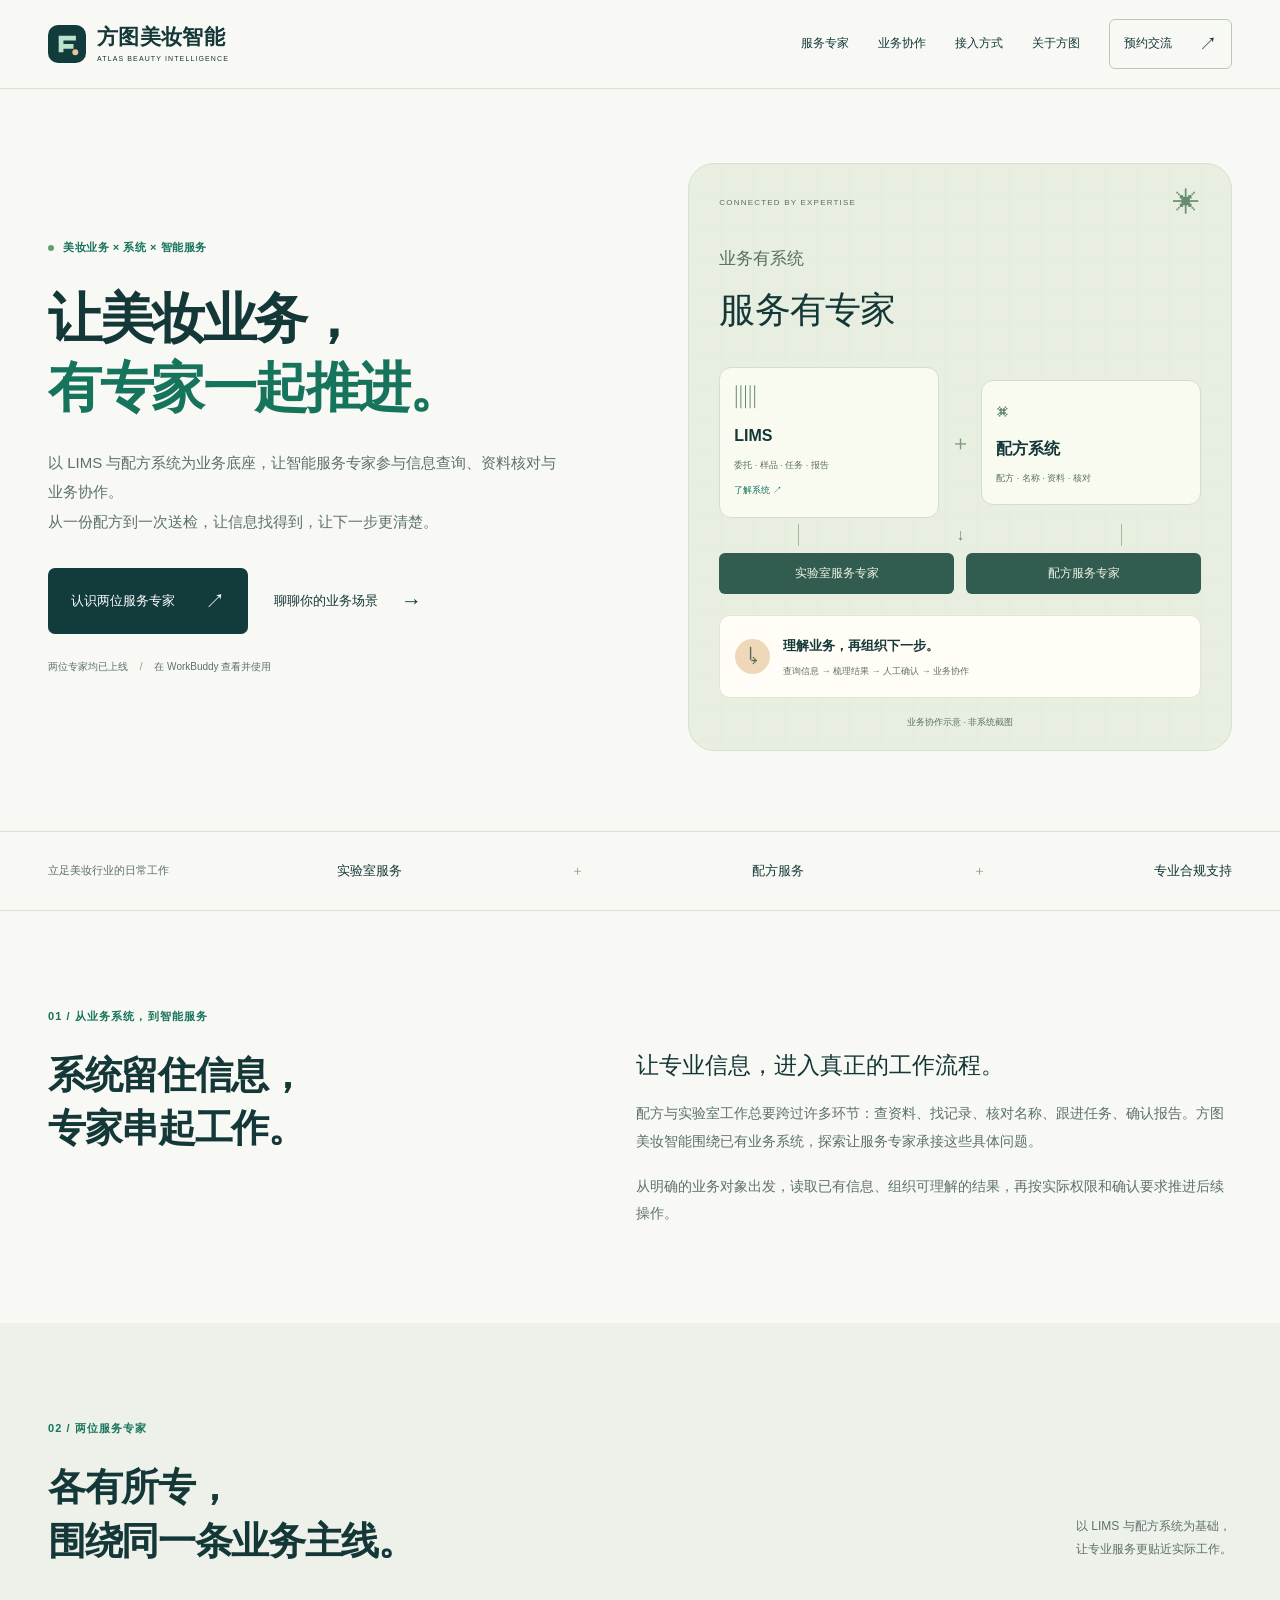
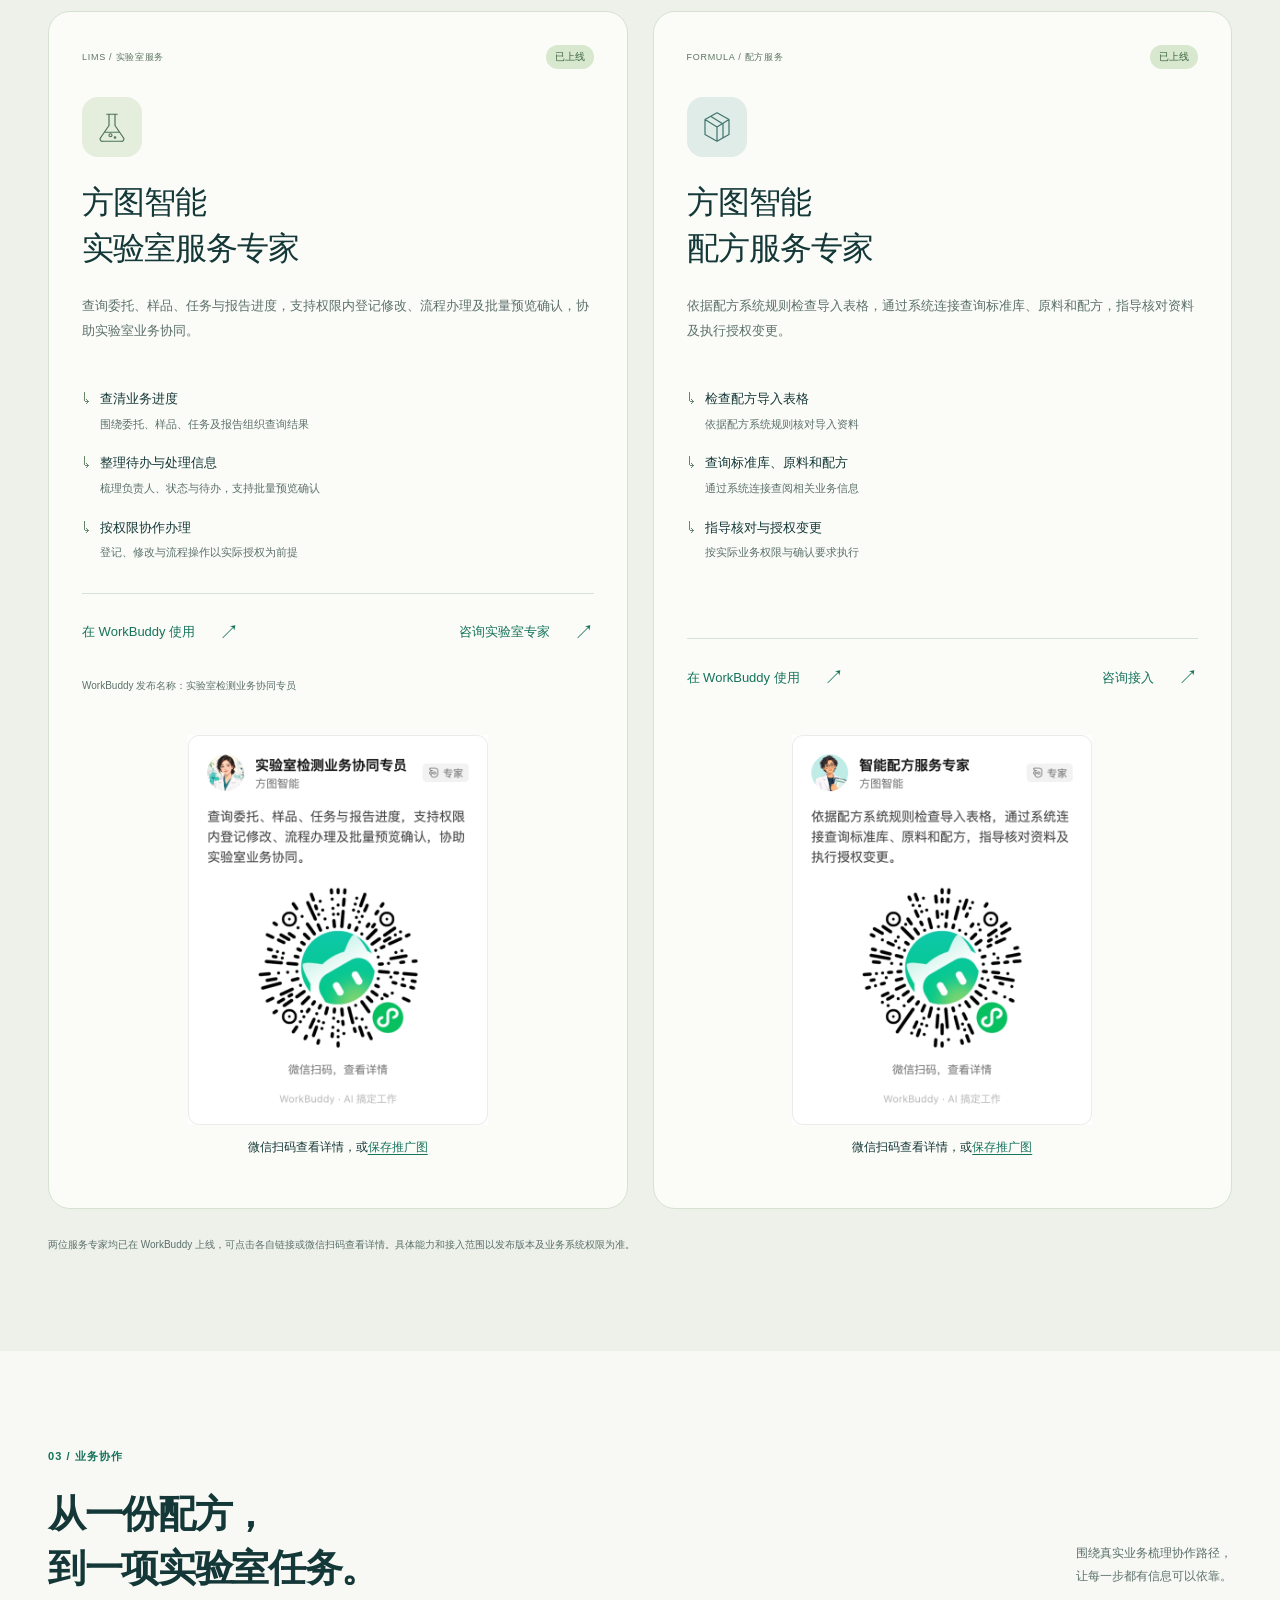
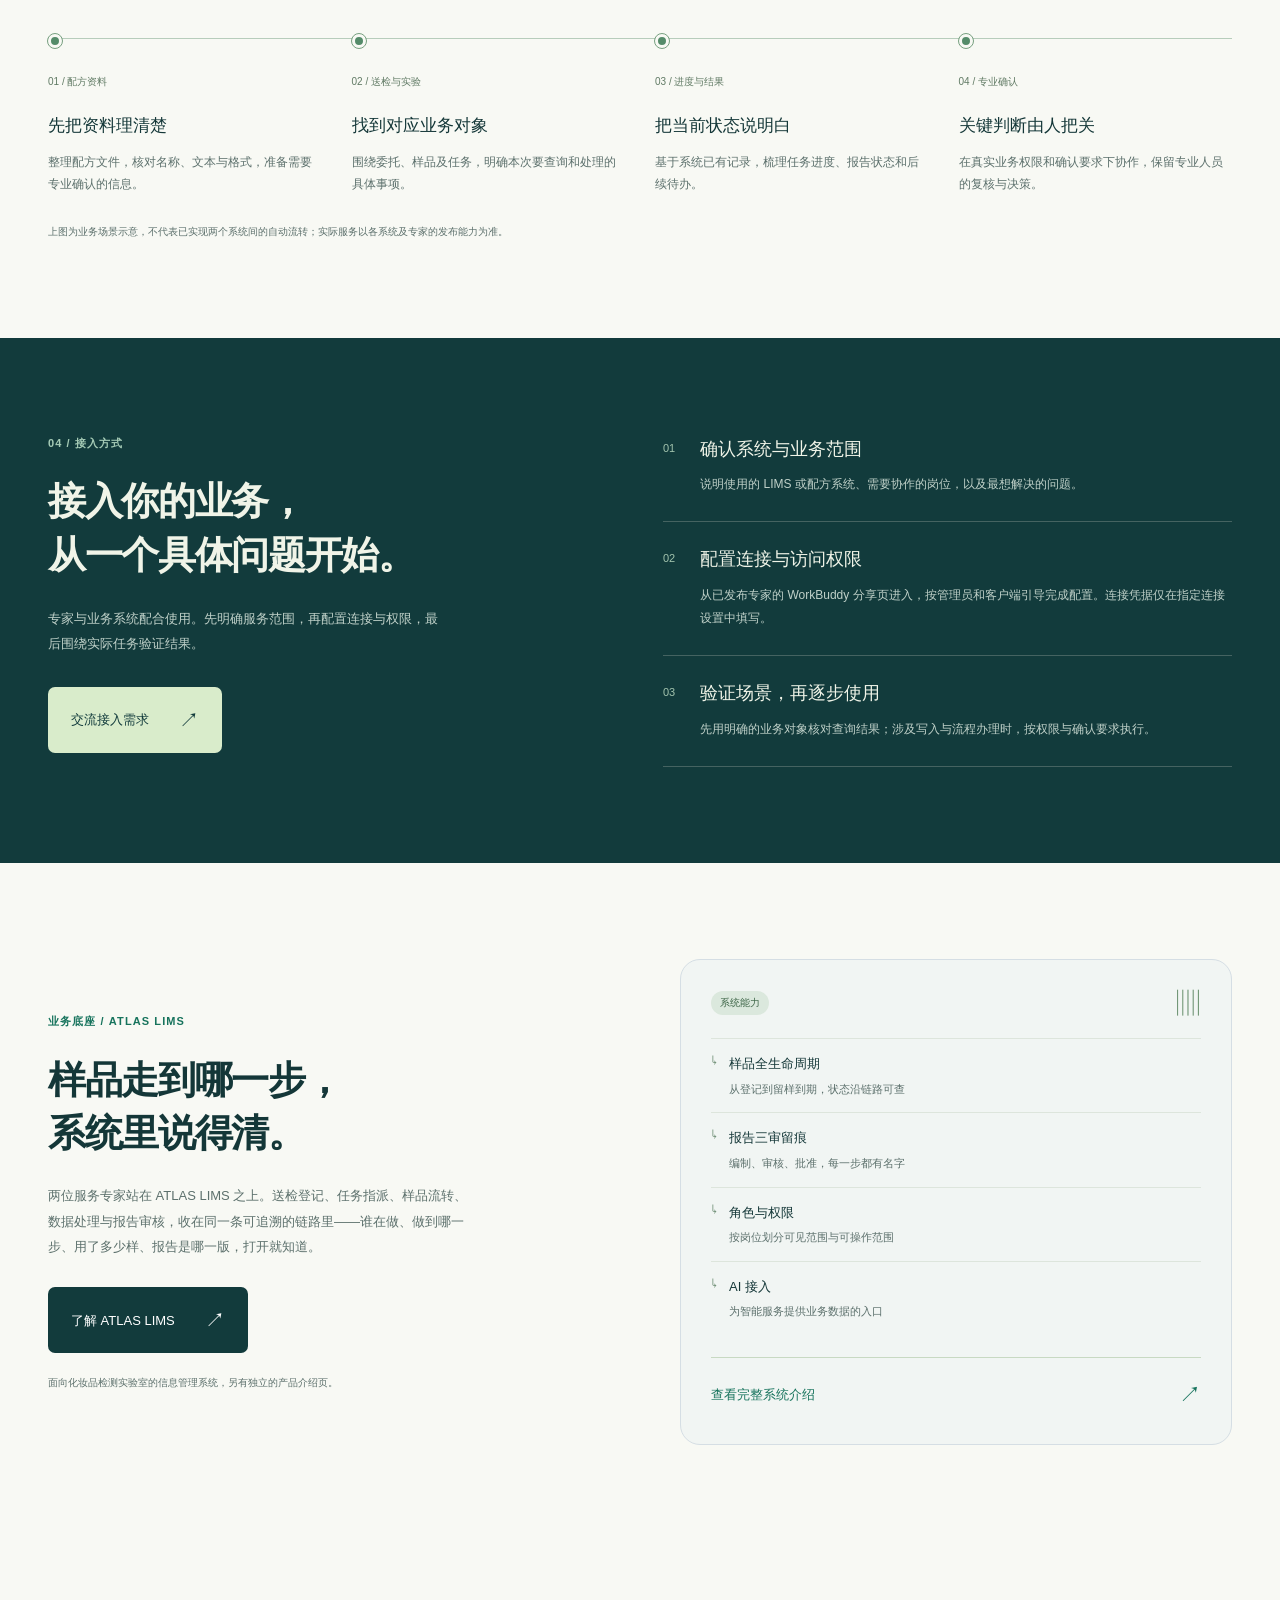
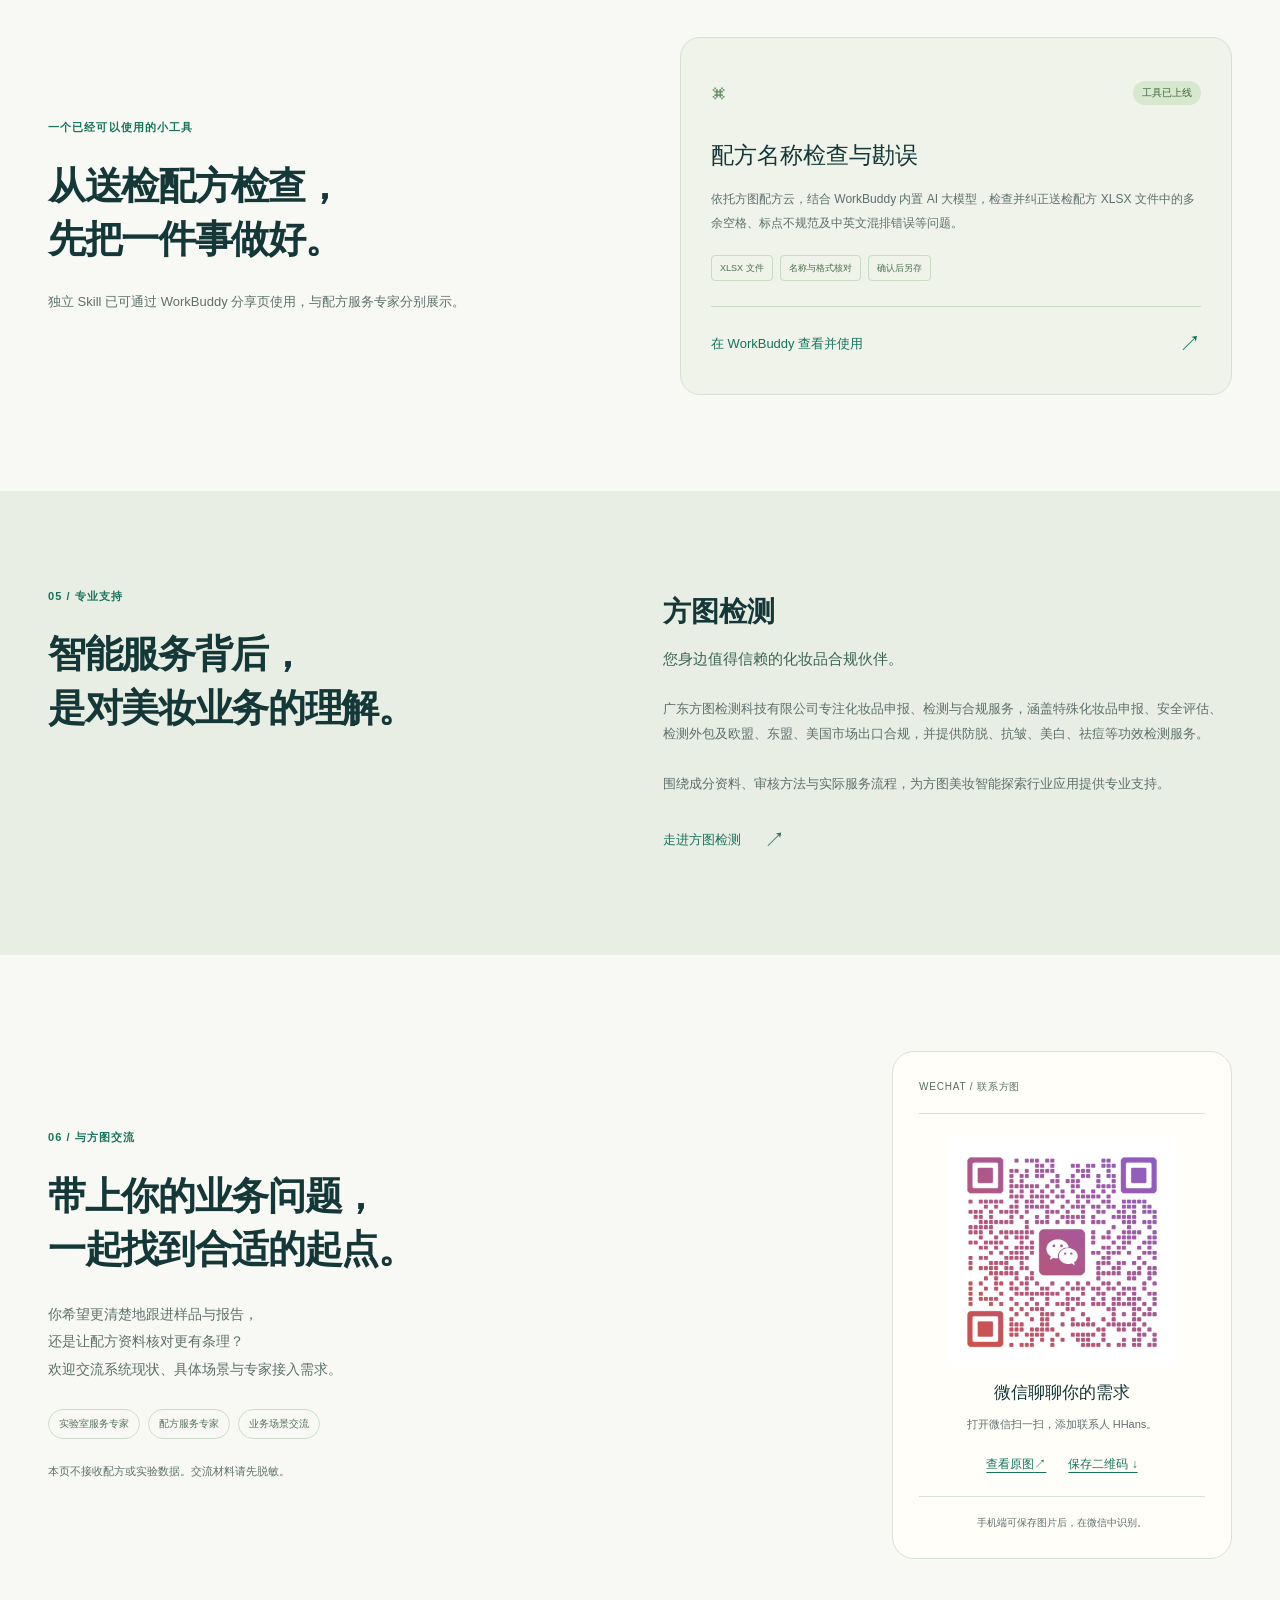
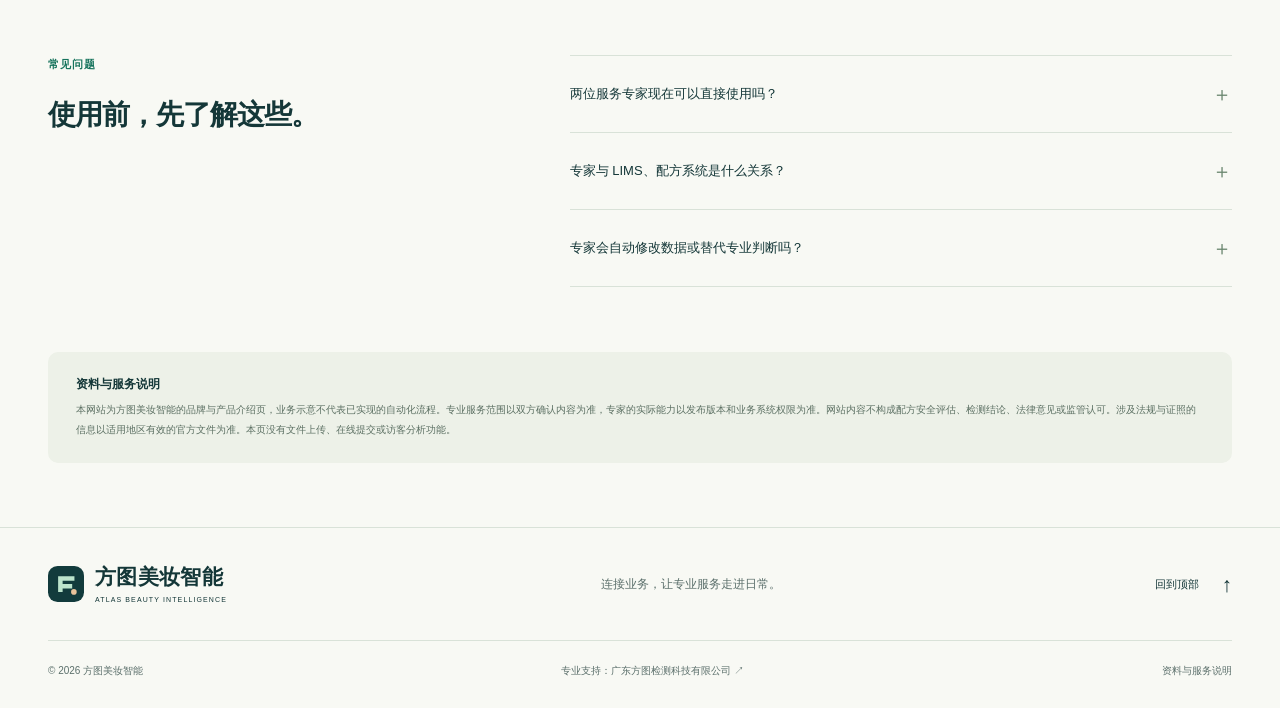
==== commit 1aa2d459: "feat: launch LIMS expert with WorkBuddy link and QR code" ====
--- a/index.html
+++ b/index.html
@@ -4,7 +4,7 @@
   <meta charset="utf-8">
   <meta name="viewport" content="width=device-width, initial-scale=1">
   <title>方图美妆智能｜连接配方与实验室的智能服务</title>
-  <meta name="description" content="方图美妆智能，以 LIMS 与配方系统为业务底座，打造方图智能实验室服务专家、方图智能配方服务专家。连接业务信息与工作流程，让美妆行业的查询、核对和协作更有条理。配方专家已上线，实验室专家筹备中。">
+  <meta name="description" content="方图美妆智能，以 LIMS 与配方系统为业务底座，打造方图智能实验室服务专家、方图智能配方服务专家。连接业务信息与工作流程，让美妆行业的查询、核对和协作更有条理。实验室专家与配方专家均已在 WorkBuddy 上线。">
   <meta name="theme-color" content="#123b3c">
   <meta name="color-scheme" content="light">
   <meta name="robots" content="index,follow">
@@ -13,7 +13,7 @@
   <meta property="og:locale" content="zh_CN">
   <meta property="og:site_name" content="方图美妆智能">
   <meta property="og:title" content="方图美妆智能｜让美妆业务，有专家一起推进">
-  <meta property="og:description" content="以 LIMS 与配方系统为业务底座，让智能服务专家参与信息查询、资料核对与业务协作。实验室服务专家与配方服务专家筹备中。">
+  <meta property="og:description" content="以 LIMS 与配方系统为业务底座，让智能服务专家参与信息查询、资料核对与业务协作。实验室服务专家与配方服务专家均已在 WorkBuddy 上线。">
   <meta property="og:url" content="https://snowleung.github.io/zhuangyanjun-web/">
   <meta name="twitter:card" content="summary">
   <link rel="icon" type="image/svg+xml" href="./assets/icons/favicon.svg">
@@ -33,7 +33,7 @@
     <h1 id="hero-title">让美妆业务，<br><em>有专家一起推进。</em></h1>
     <p class="hero-description">以 LIMS 与配方系统为业务底座，让智能服务专家参与信息查询、资料核对与业务协作。<br>从一份配方到一次送检，让信息找得到，让下一步更清楚。</p>
     <div class="hero-actions"><a class="button button-primary" href="#experts">认识两位服务专家 <span aria-hidden="true">↗</span></a><a class="text-link" href="#contact">聊聊你的业务场景 <span aria-hidden="true">→</span></a></div>
-    <p class="hero-note">配方专家已上线 <span aria-hidden="true">/</span> 实验室专家筹备中</p>
+    <p class="hero-note">两位专家均已上线 <span aria-hidden="true">/</span> 在 WorkBuddy 查看并使用</p>
   </div>
   <div class="hero-board" aria-label="系统与服务专家的业务协作示意">
     <div class="board-top"><span>CONNECTED BY EXPERTISE</span><span class="board-symbol" aria-hidden="true">✳</span></div>
@@ -50,9 +50,9 @@
 <section class="experts-section" id="experts" aria-labelledby="experts-title"><span class="anchor-target" id="products" aria-hidden="true"></span><div class="container section">
   <div class="section-heading"><div><p class="eyebrow section-kicker">02 / 两位服务专家</p><h2 id="experts-title">各有所专，<br>围绕同一条业务主线。</h2></div><p>以 LIMS 与配方系统为基础，<br>让专业服务更贴近实际工作。</p></div>
   <div class="expert-grid">
-    <article class="expert-card lab-card" id="lab-expert"><div class="expert-top"><span class="expert-type">LIMS / 实验室服务</span><span class="status-badge">筹备中</span></div><div class="expert-mark" aria-hidden="true"><svg viewBox="0 0 48 48"><path d="M17 7h14M20 7v15L9 38a3 3 0 0 0 3 5h24a3 3 0 0 0 3-5L28 22V7M15 31h18"/><circle cx="22" cy="35" r="2"/><circle cx="28" cy="38" r="1"/></svg></div><h3>方图智能<br>实验室服务专家</h3><p class="expert-description">让委托、样品、任务和报告的信息，更容易查询与跟进。依托 LIMS，在实际权限与确认要求下协助推进实验室业务。</p><ul class="expert-features"><li><strong>查清业务进度</strong><span>围绕委托、样品、任务及报告组织查询结果</span></li><li><strong>整理待办与处理信息</strong><span>帮助梳理负责人、状态与需要确认的事项</span></li><li><strong>按权限协作办理</strong><span>登记、修改与流程操作以实际授权为前提</span></li></ul><div class="expert-bottom"><a href="./lims/">了解 ATLAS LIMS <span aria-hidden="true">↗</span></a><a href="#contact">咨询实验室专家 <span aria-hidden="true">↗</span></a></div></article>
+    <article class="expert-card lab-card" id="lab-expert"><div class="expert-top"><span class="expert-type">LIMS / 实验室服务</span><span class="live-badge">已上线</span></div><div class="expert-mark" aria-hidden="true"><svg viewBox="0 0 48 48"><path d="M17 7h14M20 7v15L9 38a3 3 0 0 0 3 5h24a3 3 0 0 0 3-5L28 22V7M15 31h18"/><circle cx="22" cy="35" r="2"/><circle cx="28" cy="38" r="1"/></svg></div><h3>方图智能<br>实验室服务专家</h3><p class="expert-description">查询委托、样品、任务与报告进度，支持权限内登记修改、流程办理及批量预览确认，协助实验室业务协同。</p><ul class="expert-features"><li><strong>查清业务进度</strong><span>围绕委托、样品、任务及报告组织查询结果</span></li><li><strong>整理待办与处理信息</strong><span>梳理负责人、状态与待办，支持批量预览确认</span></li><li><strong>按权限协作办理</strong><span>登记、修改与流程操作以实际授权为前提</span></li></ul><div class="expert-bottom"><a href="https://www.workbuddy.cn/share/asset?shareCode=ZNp9LNcSlijWjxOTfNdYvU&amp;sig=JhmmcuxI_kYOi1wx" target="_blank" rel="noopener noreferrer">在 WorkBuddy 使用 <span class="visually-hidden">实验室检测业务协同专员（新窗口）</span><span aria-hidden="true">↗</span></a><a href="#contact">咨询实验室专家 <span aria-hidden="true">↗</span></a></div><p class="section-note">WorkBuddy 发布名称：实验室检测业务协同专员</p><figure class="expert-share"><a href="./assets/images/lab-expert-workbuddy.png" target="_blank" rel="noopener" aria-label="查看实验室专家推广二维码原图（新窗口）"><img src="./assets/images/lab-expert-workbuddy.png" width="652" height="848" alt="实验室检测业务协同专员 WorkBuddy 推广图，微信扫码查看详情" loading="lazy" style="display:block;width:100%;max-width:300px;height:auto;margin:24px auto 0"></a><figcaption style="text-align:center;font-size:12px;margin-top:12px">微信扫码查看详情，或<a class="inline-link" href="./assets/images/lab-expert-workbuddy.png" download="lab-expert-workbuddy.png">保存推广图</a></figcaption></figure></article>
     <article class="expert-card formula-card" id="formula-expert"><div class="expert-top"><span class="expert-type">FORMULA / 配方服务</span><span class="live-badge">已上线</span></div><div class="expert-mark" aria-hidden="true"><svg viewBox="0 0 48 48"><path d="m24 5 16 9v20l-16 9-16-9V14ZM8 14l16 10 16-10M24 24v19"/><path d="m16 10 16 10v18"/></svg></div><h3>方图智能<br>配方服务专家</h3><p class="expert-description">依据配方系统规则检查导入表格，通过系统连接查询标准库、原料和配方，指导核对资料及执行授权变更。</p><ul class="expert-features"><li><strong>检查配方导入表格</strong><span>依据配方系统规则核对导入资料</span></li><li><strong>查询标准库、原料和配方</strong><span>通过系统连接查阅相关业务信息</span></li><li><strong>指导核对与授权变更</strong><span>按实际业务权限与确认要求执行</span></li></ul><div class="expert-bottom"><a href="https://www.workbuddy.cn/share/asset?shareCode=razlQW2KkHj8I51emCIyic&amp;sig=MsBw0qv2mtqGvBzf" target="_blank" rel="noopener noreferrer">在 WorkBuddy 使用 <span class="visually-hidden">配方服务专家（新窗口）</span><span aria-hidden="true">↗</span></a><a href="#contact">咨询接入 <span aria-hidden="true">↗</span></a></div><figure class="expert-share"><a href="./assets/images/formula-expert-workbuddy.png" target="_blank" rel="noopener" aria-label="查看配方专家推广二维码原图（新窗口）"><img src="./assets/images/formula-expert-workbuddy.png" width="652" height="848" alt="智能配方服务专家 WorkBuddy 推广图，微信扫码查看详情" loading="lazy" style="display:block;width:100%;max-width:300px;height:auto;margin:24px auto 0"></a><figcaption style="text-align:center;font-size:12px;margin-top:12px">微信扫码查看详情，或<a class="inline-link" href="./assets/images/formula-expert-workbuddy.png" download="formula-expert-workbuddy.png">保存推广图</a></figcaption></figure></article>
-  </div><p class="section-note">配方服务专家已在 WorkBuddy 上线，可点击链接或微信扫码查看详情；实验室服务专家仍在筹备中。具体能力和接入范围以发布版本及业务系统权限为准。</p>
+  </div><p class="section-note">两位服务专家均已在 WorkBuddy 上线，可点击各自链接或微信扫码查看详情。具体能力和接入范围以发布版本及业务系统权限为准。</p>
 </div></section>
 <section class="section container workflow-section" id="workflow" aria-labelledby="workflow-title"><div class="section-heading"><div><p class="eyebrow section-kicker">03 / 业务协作</p><h2 id="workflow-title">从一份配方，<br>到一项实验室任务。</h2></div><p>围绕真实业务梳理协作路径，<br>让每一步都有信息可以依靠。</p></div><div class="workflow-track"><div><span>01 / 配方资料</span><h3>先把资料理清楚</h3><p>整理配方文件，核对名称、文本与格式，准备需要专业确认的信息。</p></div><div><span>02 / 送检与实验</span><h3>找到对应业务对象</h3><p>围绕委托、样品及任务，明确本次要查询和处理的具体事项。</p></div><div><span>03 / 进度与结果</span><h3>把当前状态说明白</h3><p>基于系统已有记录，梳理任务进度、报告状态和后续待办。</p></div><div><span>04 / 专业确认</span><h3>关键判断由人把关</h3><p>在真实业务权限和确认要求下协作，保留专业人员的复核与决策。</p></div></div><p class="section-note">上图为业务场景示意，不代表已实现两个系统间的自动流转；实际服务以各系统及专家的发布能力为准。</p></section>
 <section class="connection-section" id="expertise" aria-labelledby="connect-title"><div class="container section connection-grid"><div><p class="eyebrow section-kicker">04 / 接入方式</p><h2 id="connect-title">接入你的业务，<br>从一个具体问题开始。</h2><p class="connection-intro">专家与业务系统配合使用。先明确服务范围，再配置连接与权限，最后围绕实际任务验证结果。</p><a class="button button-light" href="#contact">交流接入需求 <span aria-hidden="true">↗</span></a></div><ol class="connection-steps"><li><span>01</span><div><h3>确认系统与业务范围</h3><p>说明使用的 LIMS 或配方系统、需要协作的岗位，以及最想解决的问题。</p></div></li><li><span>02</span><div><h3>配置连接与访问权限</h3><p>从已发布专家的 WorkBuddy 分享页进入，按管理员和客户端引导完成配置。连接凭据仅在指定连接设置中填写。</p></div></li><li><span>03</span><div><h3>验证场景，再逐步使用</h3><p>先用明确的业务对象核对查询结果；涉及写入与流程办理时，按权限与确认要求执行。</p></div></li></ol></div></section>
@@ -67,7 +67,7 @@
 <section class="section container tools-section" id="tools" aria-labelledby="tools-title"><div class="tools-intro"><p class="eyebrow section-kicker">一个已经可以使用的小工具</p><h2 id="tools-title">从送检配方检查，<br>先把一件事做好。</h2><p>独立 Skill 已可通过 WorkBuddy 分享页使用，与配方服务专家分别展示。</p></div><article class="tool-card" id="formula-skill"><div class="tool-card-top"><span class="tool-icon" aria-hidden="true">⌘</span><span class="live-badge">工具已上线</span></div><h3>配方名称检查与勘误</h3><p>依托方图配方云，结合 WorkBuddy 内置 AI 大模型，检查并纠正送检配方 XLSX 文件中的多余空格、标点不规范及中英文混排错误等问题。</p><div class="tool-tags"><span>XLSX 文件</span><span>名称与格式核对</span><span>确认后另存</span></div><a class="tool-link" href="https://www.workbuddy.cn/share/asset?shareCode=xM1luM2P8OqMudIL4hFu3v&amp;sig=taQ05wT5ztWrdfn9" target="_blank" rel="noopener noreferrer">在 WorkBuddy 查看并使用 <span class="visually-hidden">配方名称检查与勘误（新窗口）</span><span aria-hidden="true">↗</span></a></article></section>
 <section class="company-section" id="company" aria-labelledby="company-title"><div class="container section company-grid"><div><p class="eyebrow section-kicker">05 / 专业支持</p><h2 id="company-title">智能服务背后，<br>是对美妆业务的理解。</h2></div><div class="company-copy"><p class="company-name">方图检测</p><p class="company-tagline">您身边值得信赖的化妆品合规伙伴。</p><p>广东方图检测科技有限公司专注化妆品申报、检测与合规服务，涵盖特殊化妆品申报、安全评估、检测外包及欧盟、东盟、美国市场出口合规，并提供防脱、抗皱、美白、祛痘等功效检测服务。</p><p>围绕成分资料、审核方法与实际服务流程，为方图美妆智能探索行业应用提供专业支持。</p><a class="text-link" href="https://www.atlaslabtest.com/" target="_blank" rel="noopener">走进方图检测 <span class="visually-hidden">（新窗口）</span><span aria-hidden="true">↗</span></a></div></div></section>
 <section class="section container contact-section" id="contact" aria-labelledby="contact-title"><div><p class="eyebrow section-kicker">06 / 与方图交流</p><h2 id="contact-title">带上你的业务问题，<br>一起找到合适的起点。</h2><p class="contact-description">你希望更清楚地跟进样品与报告，<br>还是让配方资料核对更有条理？<br>欢迎交流系统现状、具体场景与专家接入需求。</p><div class="contact-topics"><span>实验室服务专家</span><span>配方服务专家</span><span>业务场景交流</span></div><p class="contact-hint">本页不接收配方或实验数据。交流材料请先脱敏。</p></div><div class="contact-card"><p class="contact-card-label">WECHAT / 联系方图</p><a class="wechat-qr-preview" href="./assets/images/wechat-contact.jpg" target="_blank" rel="noopener" aria-label="查看方图美妆智能联系二维码原图（新窗口）"><img src="./assets/images/wechat-contact.jpg" width="888" height="1191" alt="方图美妆智能微信联系人二维码，联系人 HHans" loading="lazy"></a><h3>微信聊聊你的需求</h3><p>打开微信扫一扫，添加联系人 HHans。</p><div class="qr-actions"><a href="./assets/images/wechat-contact.jpg" target="_blank" rel="noopener">查看原图 <span class="visually-hidden">（新窗口）</span>↗</a><a href="./assets/images/wechat-contact.jpg" download="atlas-beauty-wechat.jpg">保存二维码 ↓</a></div><small>手机端可保存图片后，在微信中识别。</small></div></section>
-<section class="container faq-section" aria-labelledby="faq-title"><div><p class="eyebrow section-kicker">常见问题</p><h2 id="faq-title">使用前，先了解这些。</h2></div><div class="faq-list"><details><summary>两位服务专家现在可以直接使用吗？<span aria-hidden="true">＋</span></summary><p>方图智能配方服务专家已在 WorkBuddy 上线，可从上方配方专家卡片进入分享页，或使用微信扫描推广图。方图智能实验室服务专家仍在筹备中，可先交流需求与接入场景。独立的「配方名称检查与勘误」Skill 已提供 WorkBuddy 分享入口，可从工具区进入。</p></details><details><summary>专家与 LIMS、配方系统是什么关系？<span aria-hidden="true">＋</span></summary><p>业务系统提供记录、信息与业务规则，专家围绕具体目标组织查询和协作。专家并不意味着所有系统功能都能自动办理；具体可用操作取决于系统连接、业务权限和已发布的能力。业务系统的详细介绍见 <a class="inline-link" href="./lims/">ATLAS LIMS 产品说明</a>。</p></details><details><summary>专家会自动修改数据或替代专业判断吗？<span aria-hidden="true">＋</span></summary><p>AI 可能产生错误或遗漏。写入、审核、批准等操作应按系统实际权限与确认要求执行，重要结果需要人工核对。配方安全、实验结论和法规适用仍须由专业人员依据有效资料判断。</p></details></div></section>
+<section class="container faq-section" aria-labelledby="faq-title"><div><p class="eyebrow section-kicker">常见问题</p><h2 id="faq-title">使用前，先了解这些。</h2></div><div class="faq-list"><details><summary>两位服务专家现在可以直接使用吗？<span aria-hidden="true">＋</span></summary><p>两位服务专家均已在 WorkBuddy 上线，可从各自卡片进入分享页，或使用微信扫描对应推广图。实验室专家的发布名称为「实验室检测业务协同专员」。系统连接与可用操作须按管理员配置、业务权限和确认要求执行。独立的「配方名称检查与勘误」Skill 已提供 WorkBuddy 分享入口，可从工具区进入。</p></details><details><summary>专家与 LIMS、配方系统是什么关系？<span aria-hidden="true">＋</span></summary><p>业务系统提供记录、信息与业务规则，专家围绕具体目标组织查询和协作。专家并不意味着所有系统功能都能自动办理；具体可用操作取决于系统连接、业务权限和已发布的能力。业务系统的详细介绍见 <a class="inline-link" href="./lims/">ATLAS LIMS 产品说明</a>。</p></details><details><summary>专家会自动修改数据或替代专业判断吗？<span aria-hidden="true">＋</span></summary><p>AI 可能产生错误或遗漏。写入、审核、批准等操作应按系统实际权限与确认要求执行，重要结果需要人工核对。配方安全、实验结论和法规适用仍须由专业人员依据有效资料判断。</p></details></div></section>
 <aside class="container disclaimer" id="notice"><h2>资料与服务说明</h2><p>本网站为方图美妆智能的品牌与产品介绍页，业务示意不代表已实现的自动化流程。专业服务范围以双方确认内容为准，专家的实际能力以发布版本和业务系统权限为准。网站内容不构成配方安全评估、检测结论、法律意见或监管认可。涉及法规与证照的信息以适用地区有效的官方文件为准。本页没有文件上传、在线提交或访客分析功能。</p></aside>
 </main>
 <footer class="site-footer"><div class="container footer-main"><a class="brand" href="#top"><img src="./assets/icons/favicon.svg" width="36" height="36" alt=""><span>方图美妆智能<small>ATLAS BEAUTY INTELLIGENCE</small></span></a><p>连接业务，让专业服务走进日常。</p><a class="text-link" href="#top">回到顶部 <span aria-hidden="true">↑</span></a></div><div class="container footer-bottom"><span>© <span id="year">2026</span> 方图美妆智能</span><a href="https://www.atlaslabtest.com/" target="_blank" rel="noopener">专业支持：广东方图检测科技有限公司 <span class="visually-hidden">（新窗口）</span>↗</a><a href="#notice">资料与服务说明</a></div></footer>
